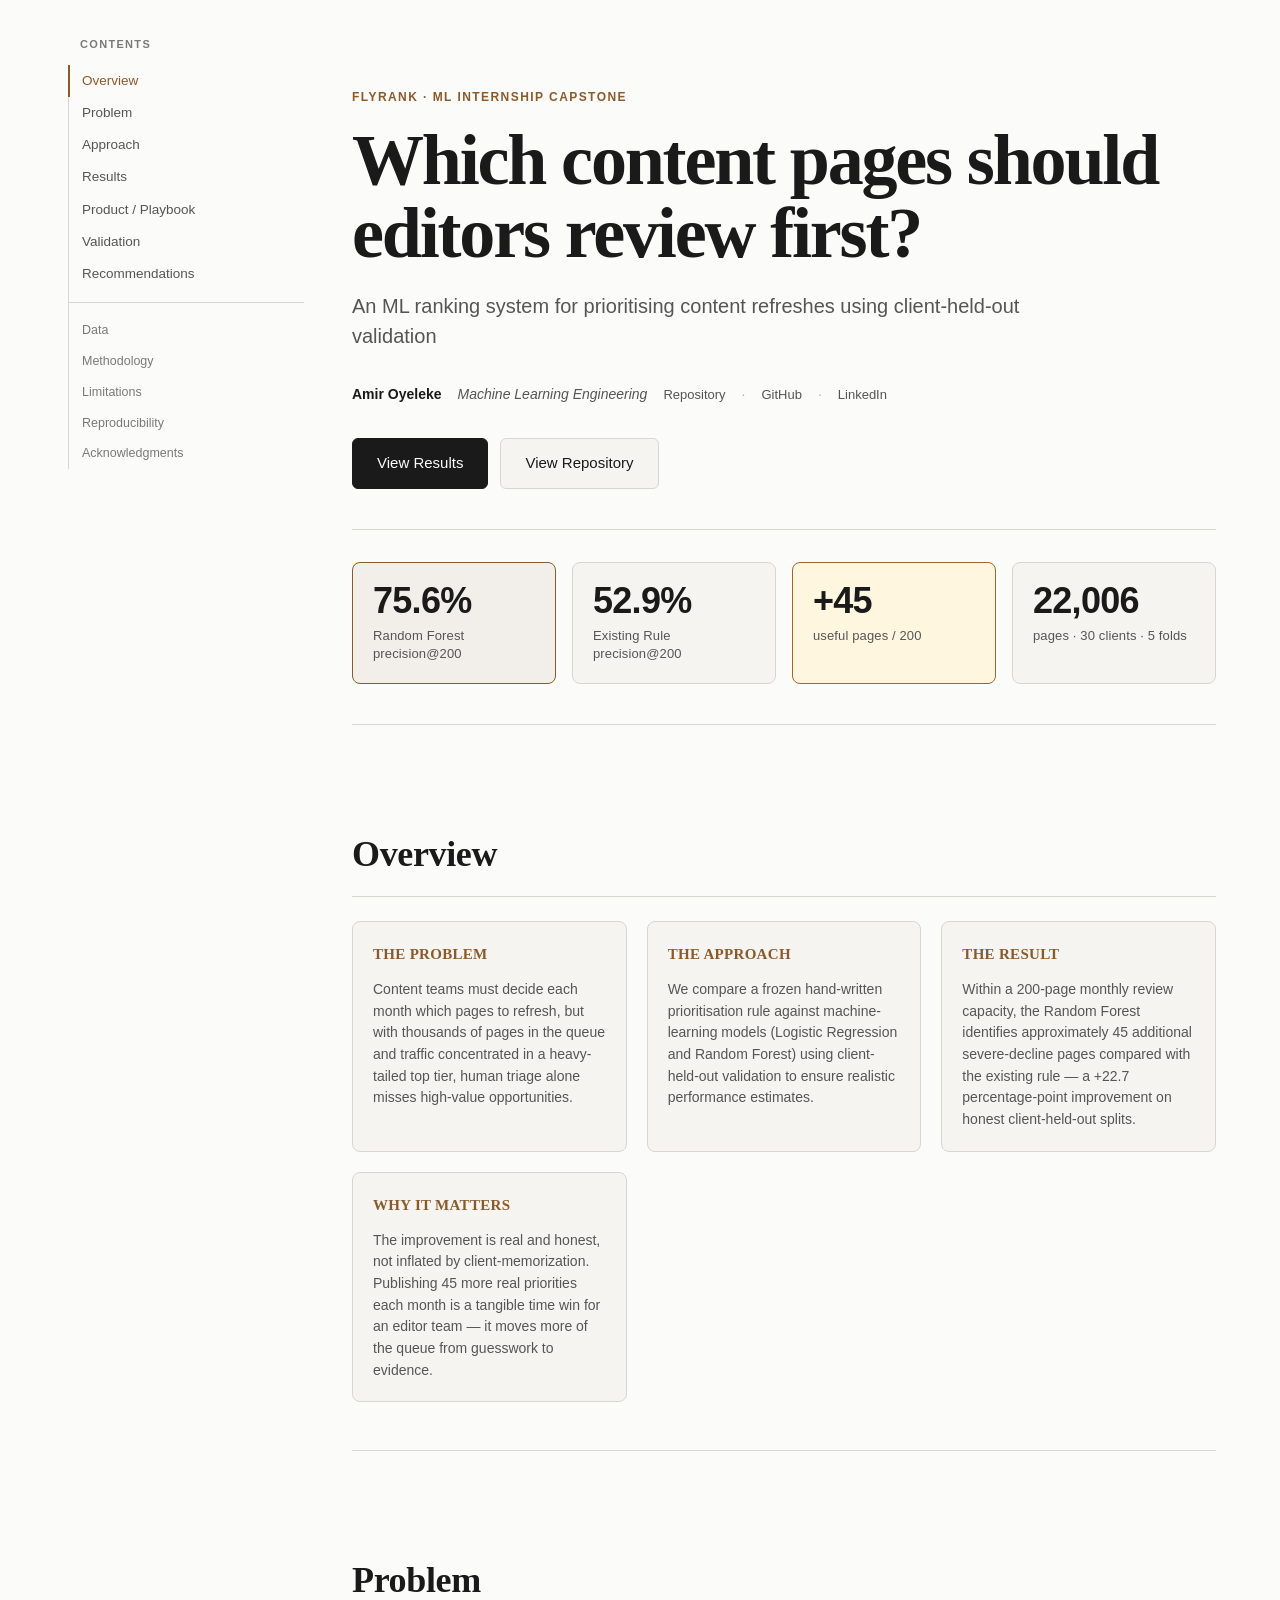
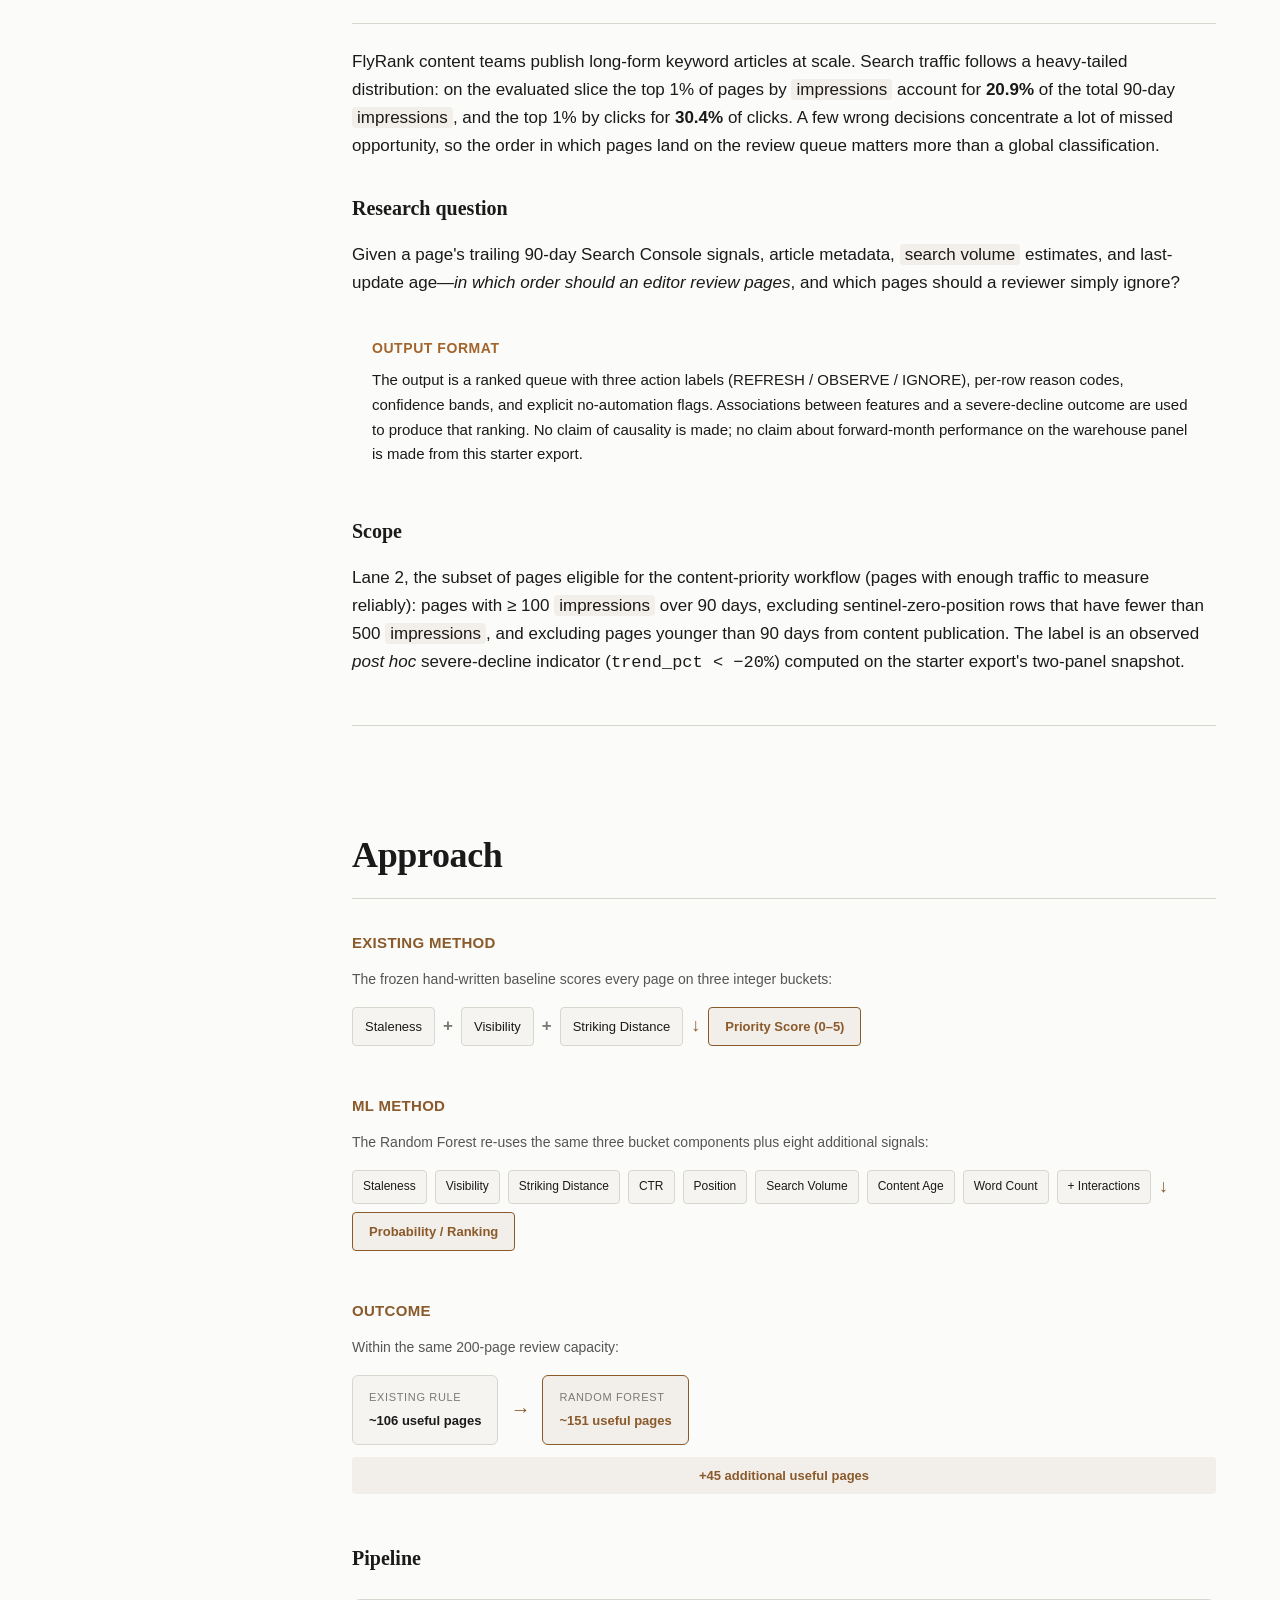
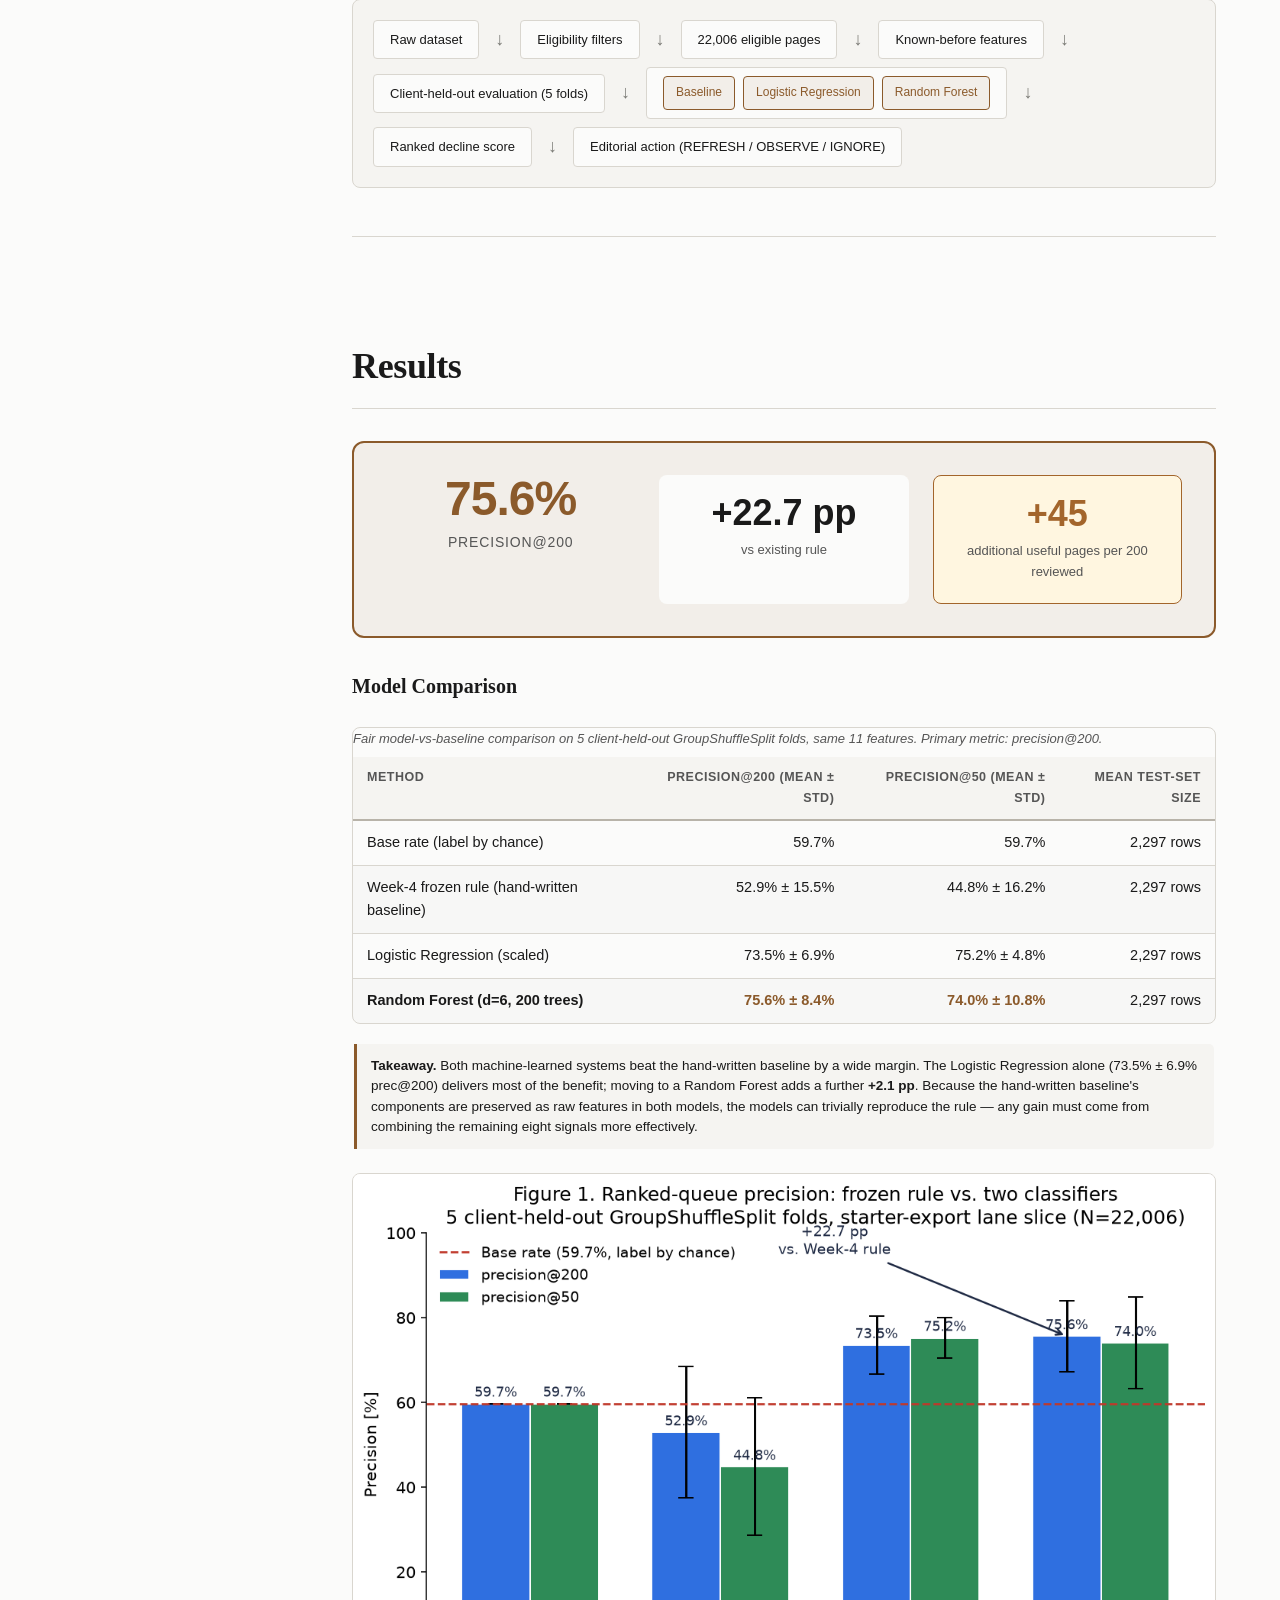
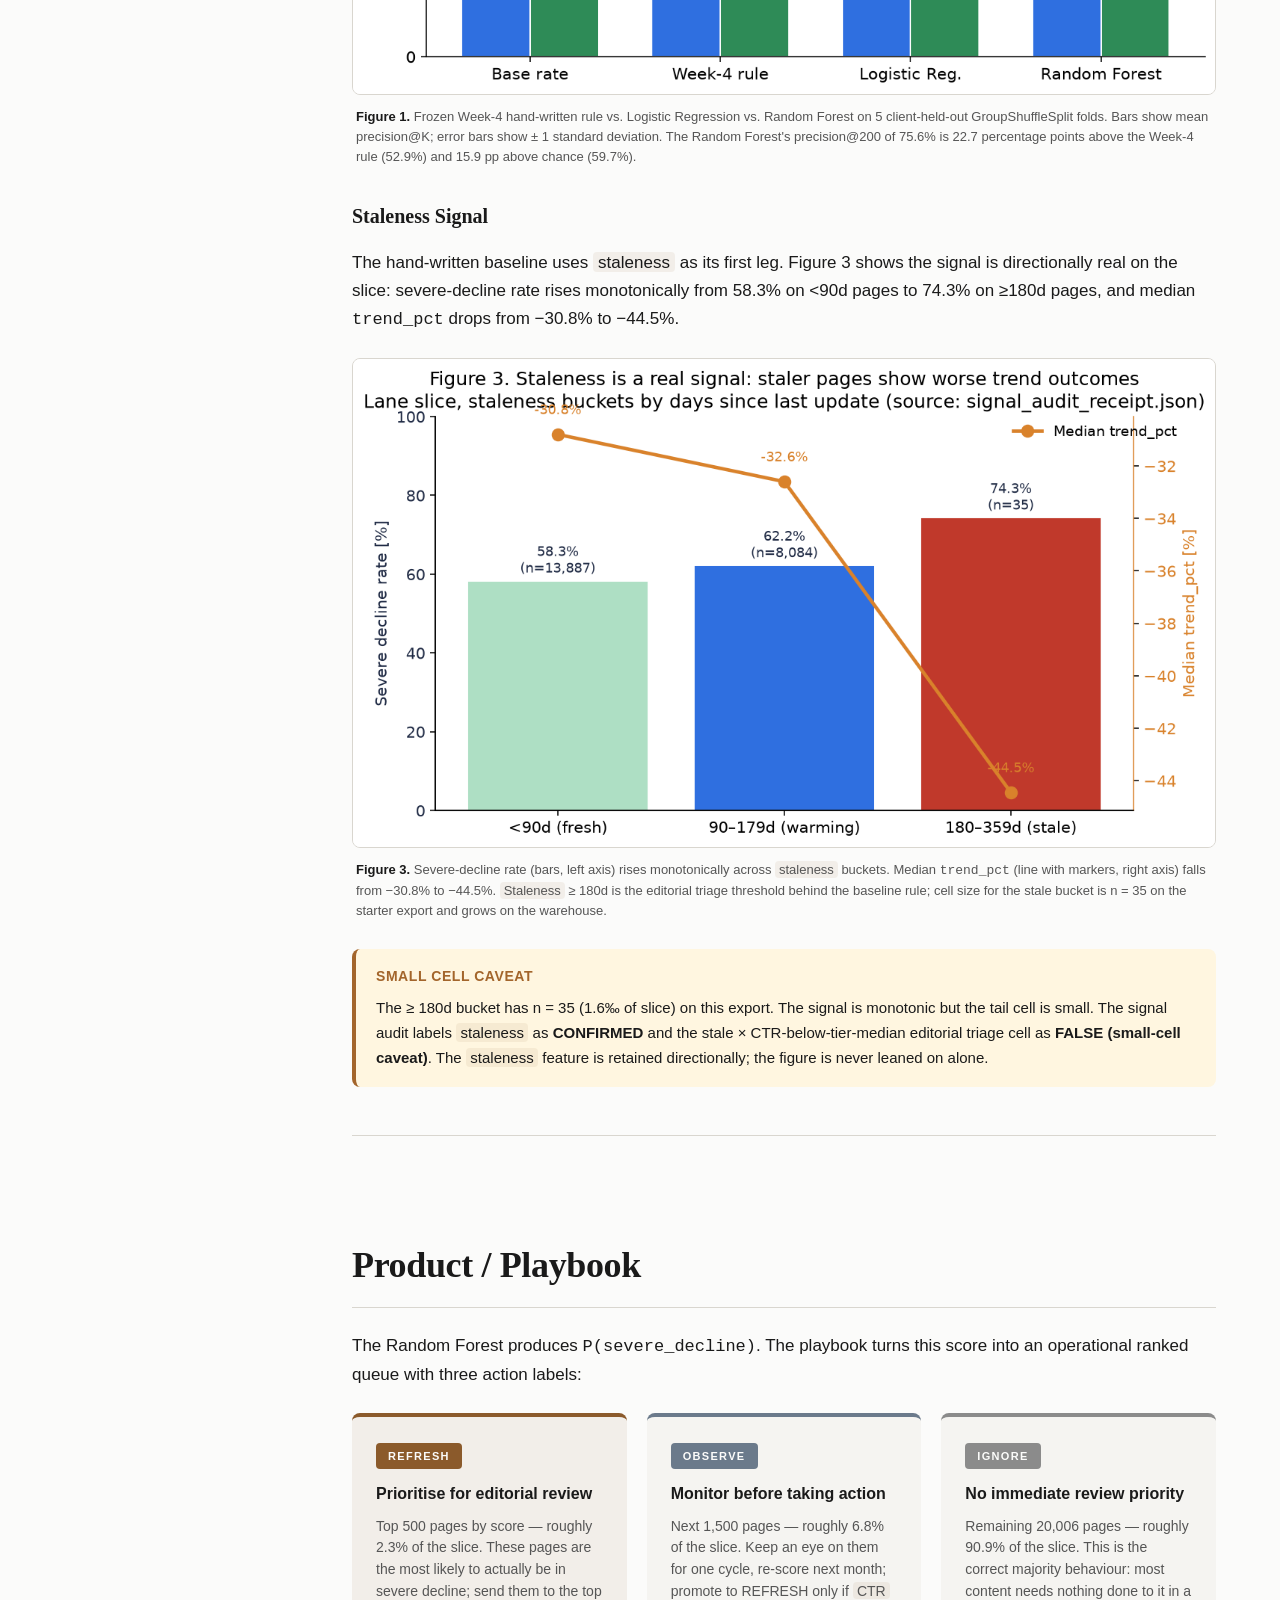
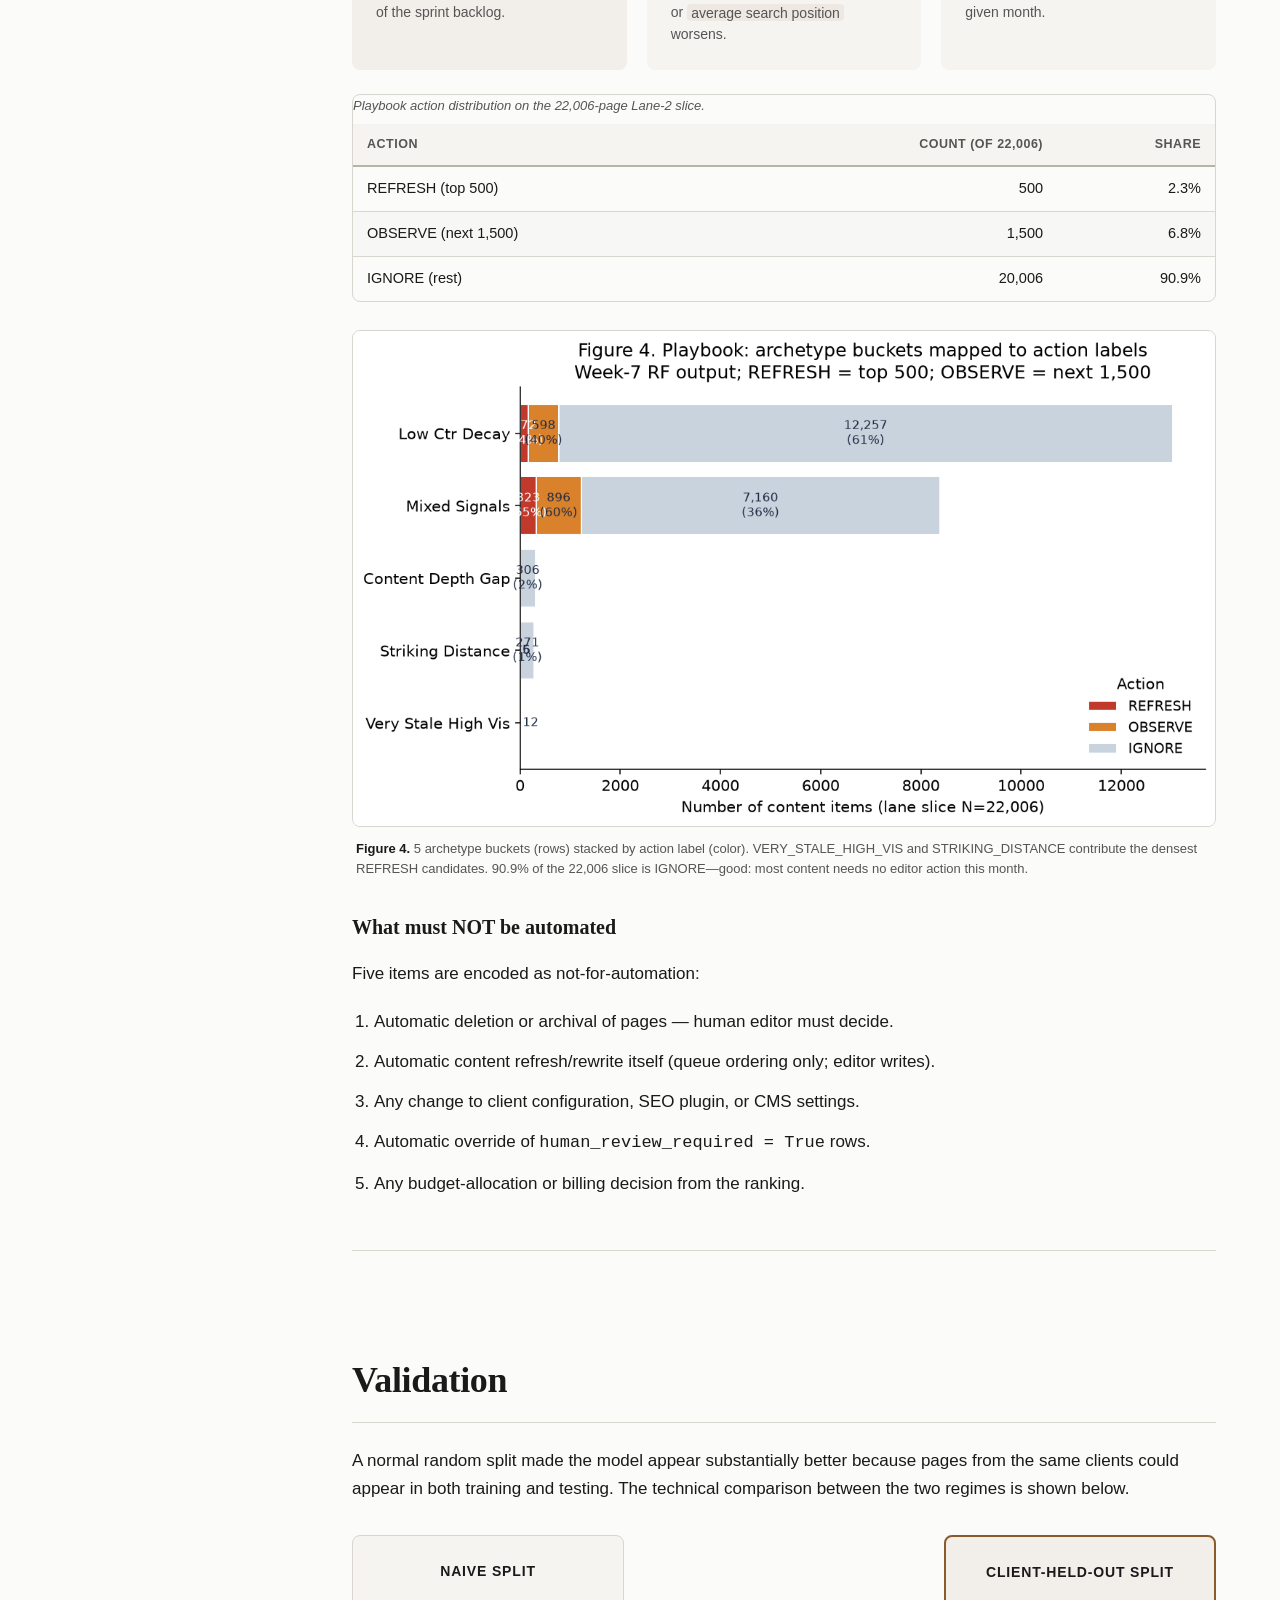
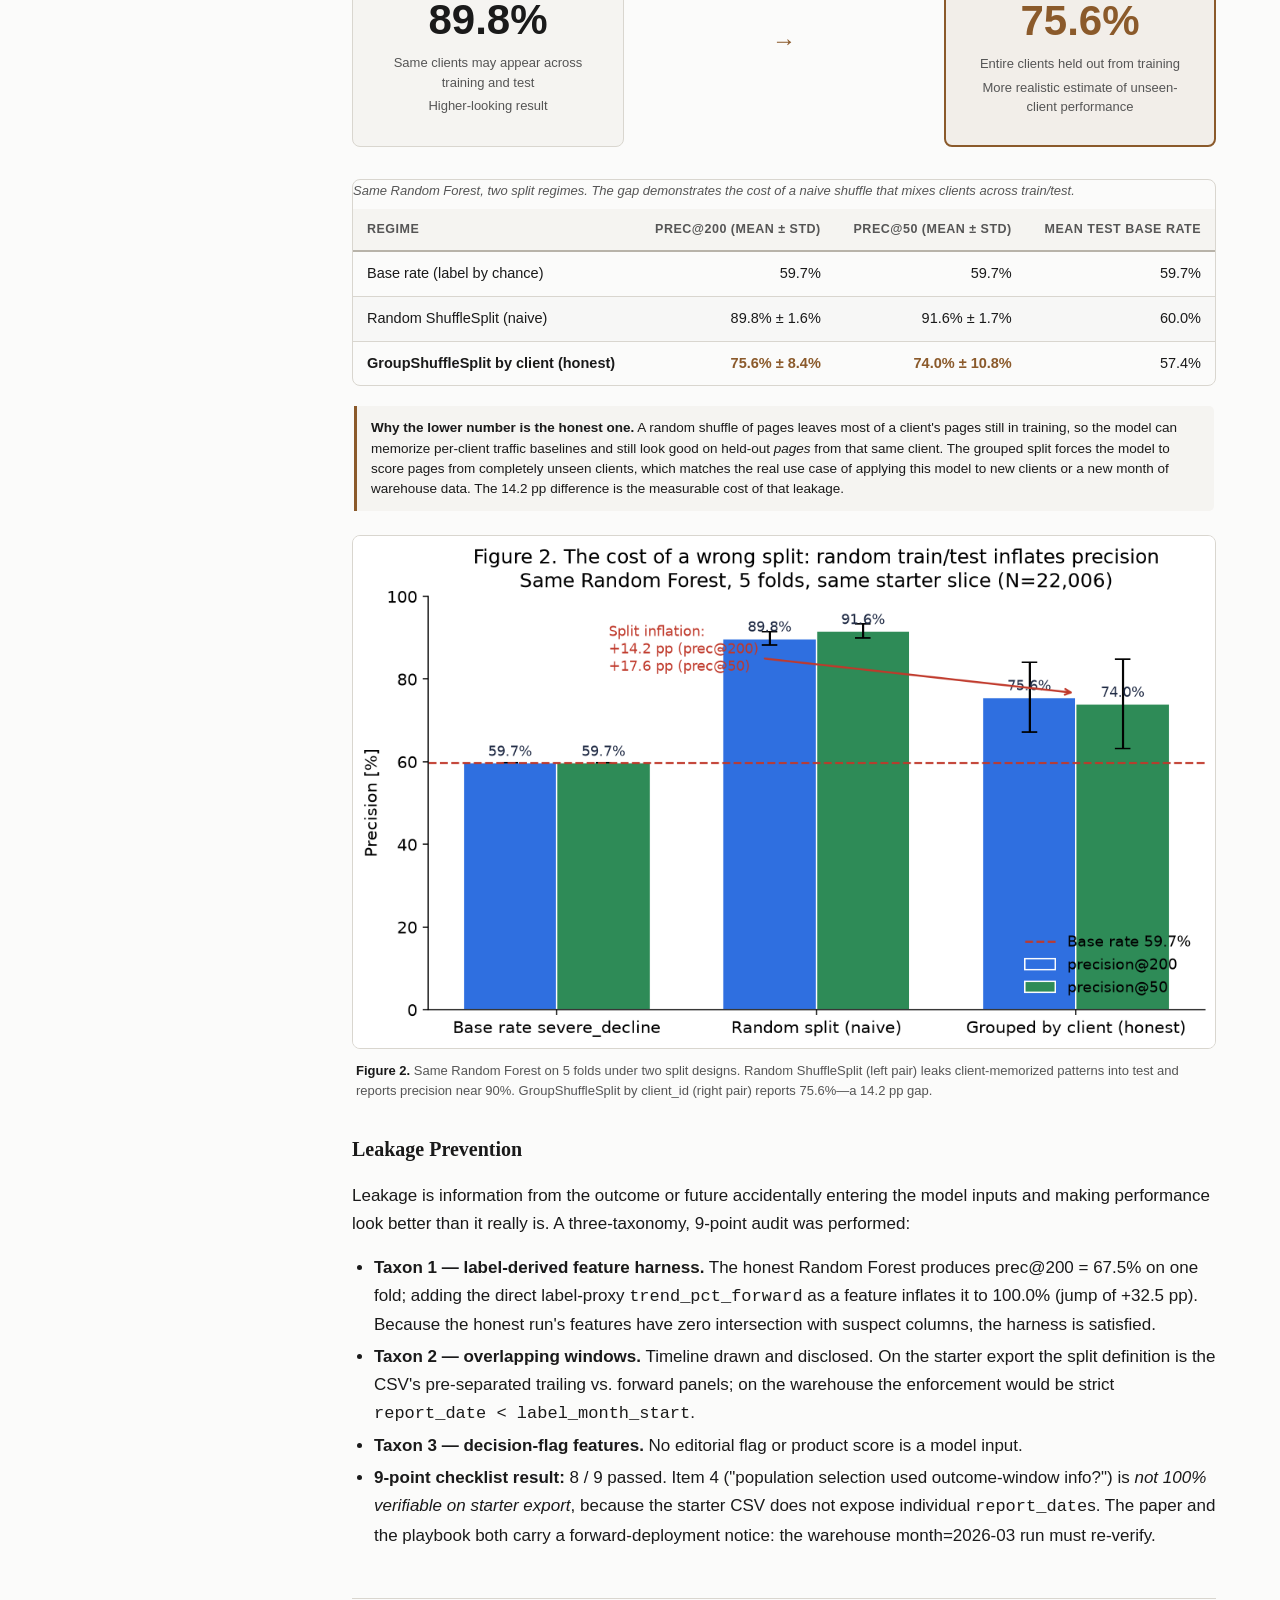
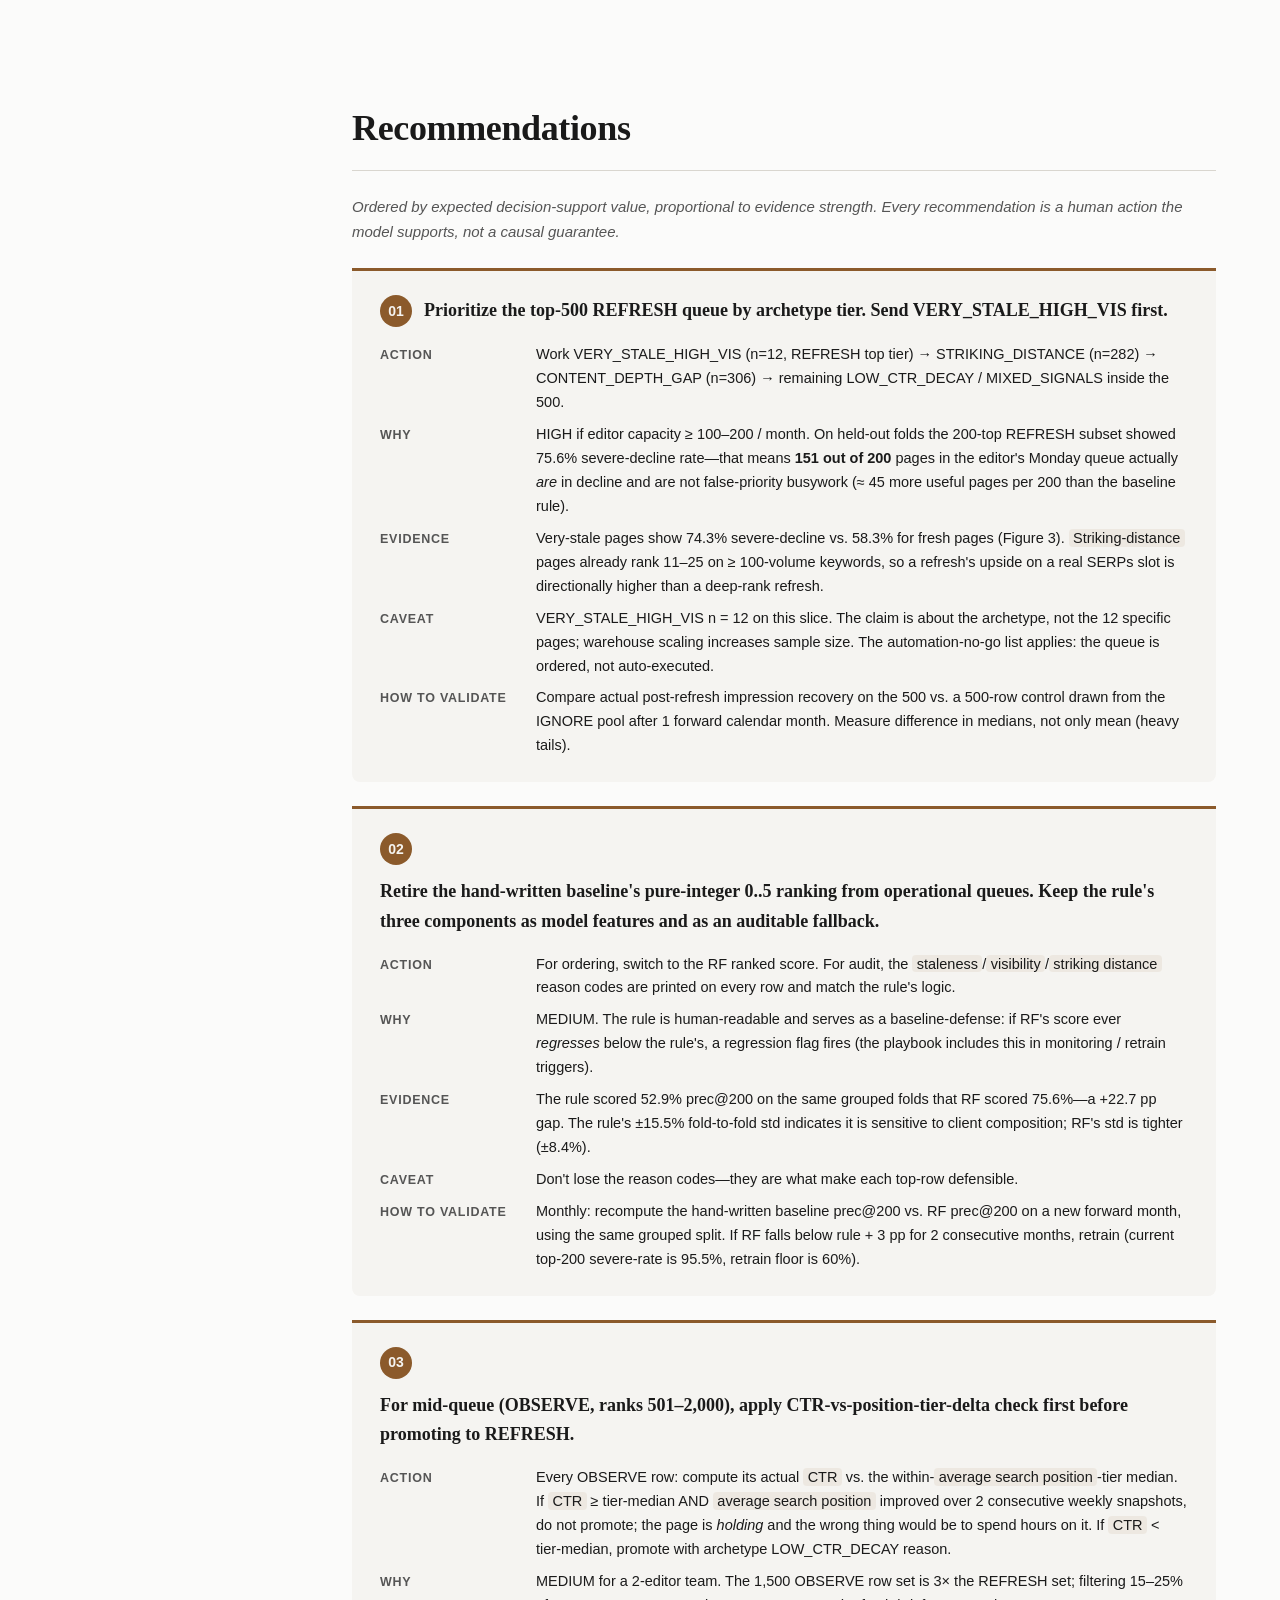
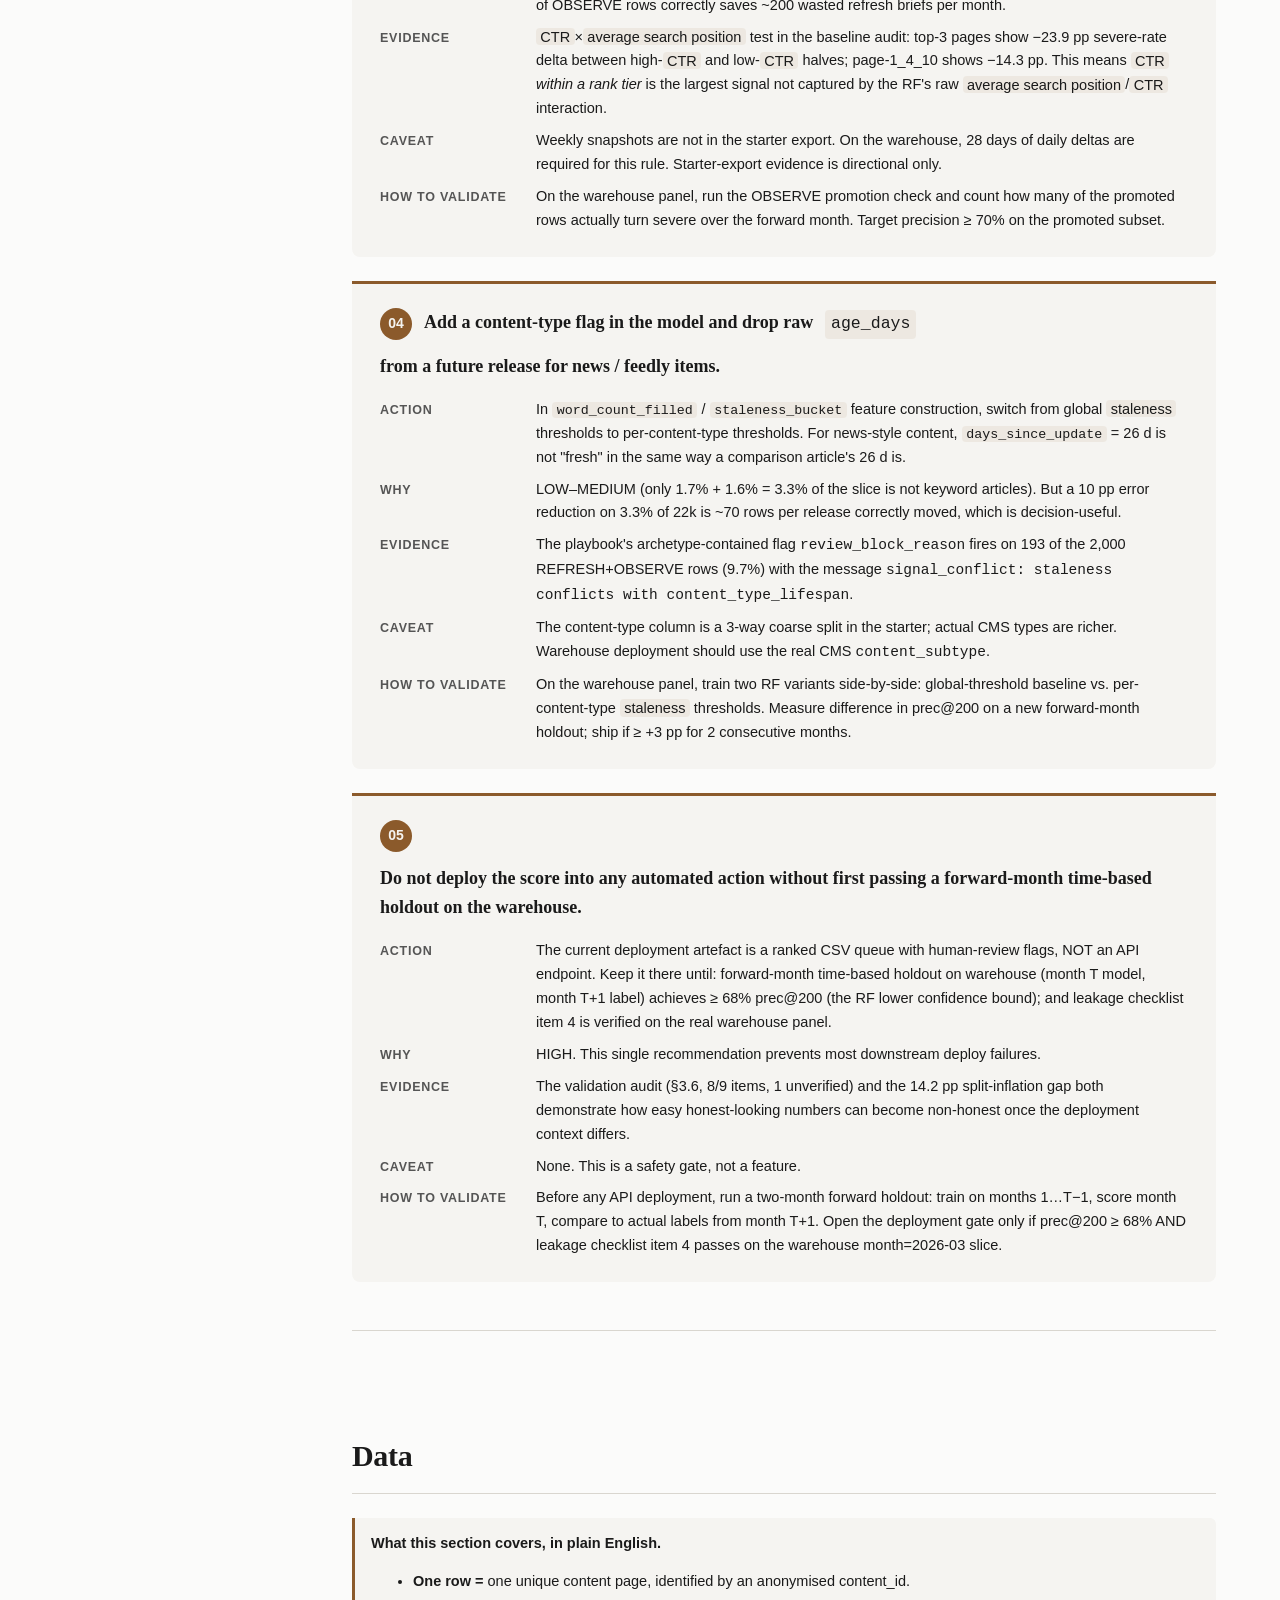
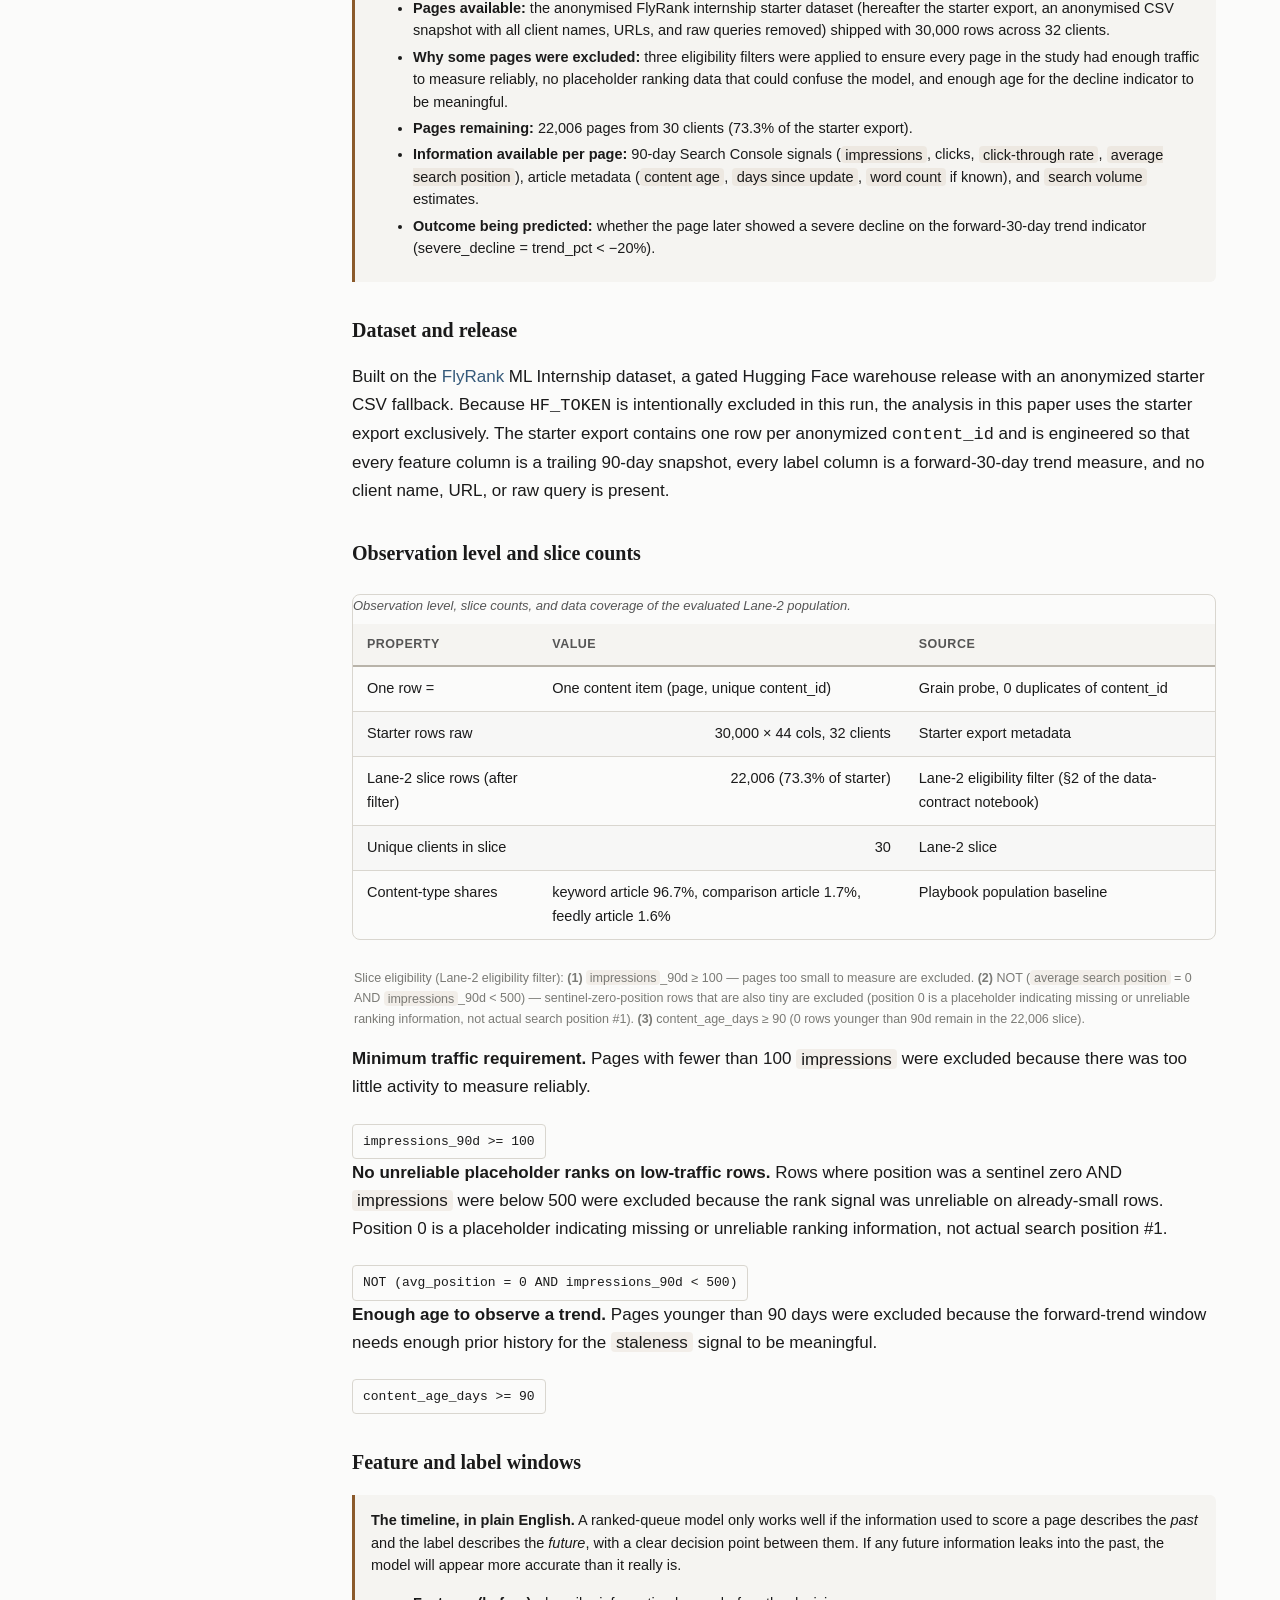
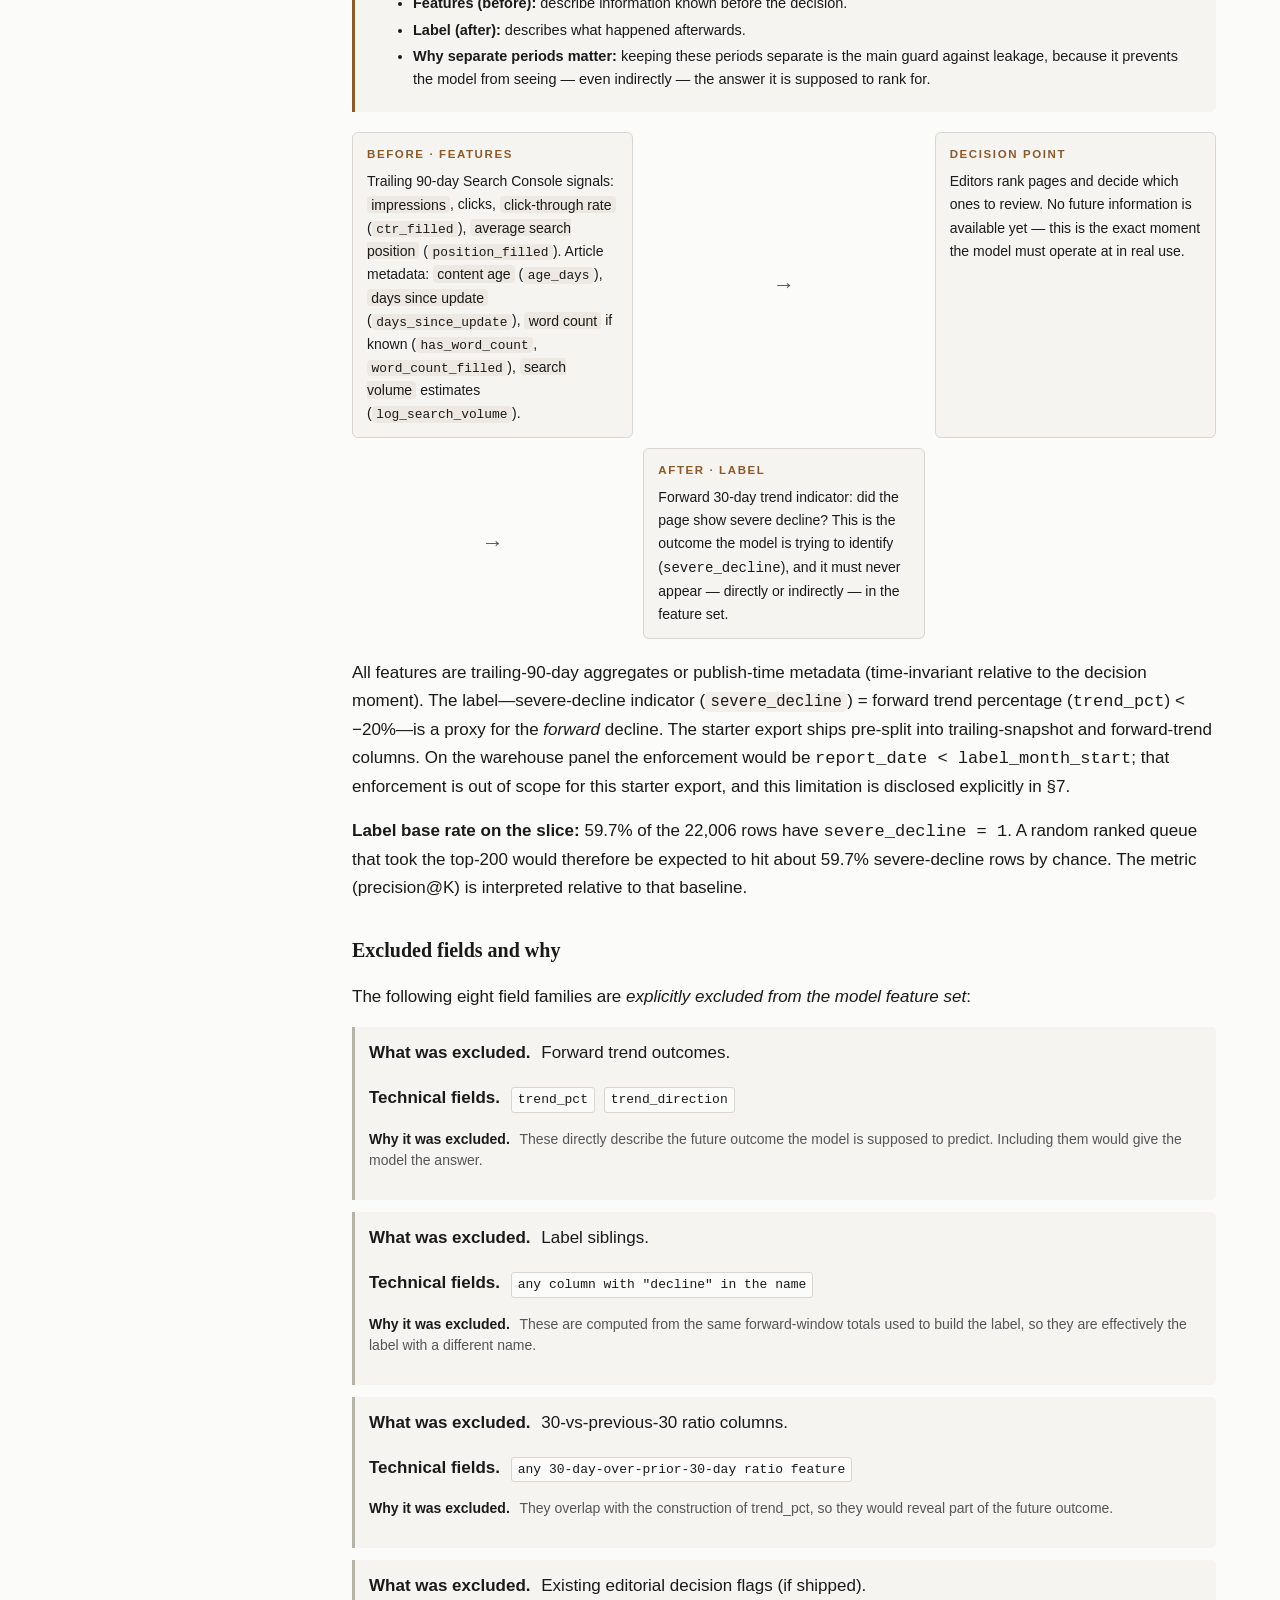
==== public/index.html @ 02f3bd27 "feat; chnages made to UI" ====
<!doctype html>
<html lang="en">
<head>
<meta charset="utf-8" />
<meta name="viewport" content="width=device-width, initial-scale=1, viewport-fit=cover" />
<meta name="color-scheme" content="light dark" />

<title>Which Content Pages Should Editors Review First? — FlyRank ML Internship Research</title>
<meta name="author" content="Amir Oyeleke" />
<meta name="description" content="An applied ML study comparing a frozen hand-written rule against a Random Forest on a 22,006-page editor-review ranked-queue task. Within a 200-page review capacity the model identifies about 151 severe-decline pages compared with about 106 using the existing rule — an improvement of +22.7 percentage points on honest client-held-out splits." />

<meta property="og:title" content="Which Content Pages Should Editors Review First?" />
<meta property="og:description" content="A Random Forest vs. hand-written rule comparison for editor-priority queues. The model finds about 151 useful severe-decline pages per 200 reviewed versus 106 for the baseline, on client-held-out splits measured across 22,006 pages from the FlyRank ML Internship dataset." />
<meta property="og:type" content="article" />
<meta property="article:author" content="Amir Oyeleke" />
<meta property="article:tag" content="machine learning" />
<meta property="article:tag" content="search" />
<meta property="article:tag" content="ranking" />

<link rel="stylesheet" href="./styles.css" />
</head>
<body>
<a class="skiplink" href="#main">Skip to content</a>

<button id="nav-toggle" class="nav-toggle" type="button" aria-controls="sitenav" aria-expanded="false">
  Contents
</button>

<div class="page">
  <nav id="sitenav" class="sitenav" aria-label="Section navigation">
    <h2>Contents</h2>
    <ul>
      <li><a href="#overview" class="nav-top">Overview</a></li>
      <li><a href="#problem" class="nav-top">Problem</a></li>
      <li><a href="#approach" class="nav-top">Approach</a></li>
      <li><a href="#results" class="nav-top">Results</a></li>
      <li><a href="#playbook" class="nav-top">Product / Playbook</a></li>
      <li><a href="#validation" class="nav-top">Validation</a></li>
      <li><a href="#recommendations" class="nav-top">Recommendations</a></li>
      <li class="nav-divider" aria-hidden="true"></li>
      <li><a href="#data" class="nav-technical">Data</a></li>
      <li><a href="#methodology" class="nav-technical">Methodology</a></li>
      <li><a href="#limitations" class="nav-technical">Limitations</a></li>
      <li><a href="#reproducibility" class="nav-technical">Reproducibility</a></li>
      <li><a href="#acknowledgments" class="nav-technical">Acknowledgments</a></li>
    </ul>
  </nav>

  <main id="main">
    <!-- ================= HERO ================= -->
    <header class="hero" role="banner">
      <div class="hero-content">
        <p class="hero-kicker">FLYRANK · ML INTERNSHIP CAPSTONE</p>
        <h1 class="hero-title">Which content pages should editors review first?</h1>
        <p class="hero-subtitle">An ML ranking system for prioritising content refreshes using client-held-out validation</p>
        
        <div class="hero-author">
          <span class="author-name">Amir Oyeleke</span>
          <span class="author-role">Machine Learning Engineering</span>
          <a href="https://github.com/Lakes41/flyrank-ml" target="_blank" rel="noopener noreferrer" class="author-link">Repository</a>
          <span class="author-sep" aria-hidden="true">·</span>
          <a href="https://github.com/lakes41/" target="_blank" rel="noopener noreferrer" class="author-link">GitHub</a>
          <span class="author-sep" aria-hidden="true">·</span>
          <a href="https://www.linkedin.com/in/amir-oyeleke-5b3168296" target="_blank" rel="noopener noreferrer" class="author-link">LinkedIn</a>
        </div>

        <div class="hero-cta">
          <a href="#results" class="btn btn-primary">View Results</a>
          <a href="https://github.com/Lakes41/flyrank-ml" target="_blank" rel="noopener noreferrer" class="btn btn-secondary">View Repository</a>
        </div>
      </div>

      <div class="hero-metrics">
        <div class="metric metric-primary">
          <div class="metric-value">75.6%</div>
          <div class="metric-label">Random Forest<br>precision@200</div>
        </div>
        <div class="metric metric-secondary">
          <div class="metric-value">52.9%</div>
          <div class="metric-label">Existing Rule<br>precision@200</div>
        </div>
        <div class="metric metric-impact">
          <div class="metric-value">+45</div>
          <div class="metric-label">useful pages / 200</div>
        </div>
        <div class="metric metric-context">
          <div class="metric-value">22,006</div>
          <div class="metric-label">pages · 30 clients · 5 folds</div>
        </div>
      </div>
    </header>

    <!-- ================= OVERVIEW ================= -->
    <section id="overview" aria-labelledby="overview-h">
      <h2 class="section-title" id="overview-h">Overview</h2>
      
      <div class="overview-grid">
        <div class="overview-item">
          <h3>The Problem</h3>
          <p>Content teams must decide each month which pages to refresh, but with thousands of pages in the queue and traffic concentrated in a heavy-tailed top tier, human triage alone misses high-value opportunities.</p>
        </div>
        <div class="overview-item">
          <h3>The Approach</h3>
          <p>We compare a frozen hand-written prioritisation rule against machine-learning models (Logistic Regression and Random Forest) using client-held-out validation to ensure realistic performance estimates.</p>
        </div>
        <div class="overview-item">
          <h3>The Result</h3>
          <p>Within a 200-page monthly review capacity, the Random Forest identifies approximately 45 additional severe-decline pages compared with the existing rule — a +22.7 percentage-point improvement on honest client-held-out splits.</p>
        </div>
        <div class="overview-item">
          <h3>Why It Matters</h3>
          <p>The improvement is real and honest, not inflated by client-memorization. Publishing 45 more real priorities each month is a tangible time win for an editor team — it moves more of the queue from guesswork to evidence.</p>
        </div>
      </div>
    </section>

    <hr class="divider" />

    <!-- ================= PROBLEM ================= -->
    <section id="problem" aria-labelledby="problem-h">
      <h2 class="section-title" id="problem-h">Problem</h2>

      <p>FlyRank content teams publish long-form keyword articles at scale. Search traffic follows a heavy-tailed distribution: on the evaluated slice the top 1% of pages by <span class="feature">impressions</span> account for <strong>20.9%</strong> of the total 90-day <span class="feature">impressions</span>, and the top 1% by clicks for <strong>30.4%</strong> of clicks. A few wrong decisions concentrate a lot of missed opportunity, so the order in which pages land on the review queue matters more than a global classification.</p>

      <h3>Research question</h3>
      <p>Given a page's trailing 90-day Search Console signals, article metadata, <span class="feature">search volume</span> estimates, and last-update age—<em>in which order should an editor review pages</em>, and which pages should a reviewer simply ignore?</p>

      <div class="callout">
        <h4>Output format</h4>
        <p>The output is a ranked queue with three action labels (REFRESH / OBSERVE / IGNORE), per-row reason codes, confidence bands, and explicit no-automation flags. Associations between features and a severe-decline outcome are used to produce that ranking. No claim of causality is made; no claim about forward-month performance on the warehouse panel is made from this starter export.</p>
      </div>

      <h3>Scope</h3>
      <p>Lane 2, the subset of pages eligible for the content-priority workflow (pages with enough traffic to measure reliably): pages with ≥ 100 <span class="feature">impressions</span> over 90 days, excluding sentinel-zero-position rows that have fewer than 500 <span class="feature">impressions</span>, and excluding pages younger than 90 days from content publication. The label is an observed <em>post hoc</em> severe-decline indicator (<code>trend_pct &lt; −20%</code>) computed on the starter export's two-panel snapshot.</p>
    </section>

    <hr class="divider" />

    <!-- ================= APPROACH ================= -->
    <section id="approach" aria-labelledby="approach-h">
      <h2 class="section-title" id="approach-h">Approach</h2>

      <div class="approach-visual">
        <div class="approach-step">
          <h4>Existing Method</h4>
          <p>The frozen hand-written baseline scores every page on three integer buckets:</p>
          <div class="approach-diagram">
            <div class="diagram-box">Staleness</div>
            <span class="diagram-plus">+</span>
            <div class="diagram-box">Visibility</div>
            <span class="diagram-plus">+</span>
            <div class="diagram-box">Striking Distance</div>
            <span class="diagram-arrow">↓</span>
            <div class="diagram-result">Priority Score (0–5)</div>
          </div>
        </div>

        <div class="approach-step">
          <h4>ML Method</h4>
          <p>The Random Forest re-uses the same three bucket components plus eight additional signals:</p>
          <div class="approach-diagram">
            <div class="diagram-box-small">Staleness</div>
            <div class="diagram-box-small">Visibility</div>
            <div class="diagram-box-small">Striking Distance</div>
            <div class="diagram-box-small">CTR</div>
            <div class="diagram-box-small">Position</div>
            <div class="diagram-box-small">Search Volume</div>
            <div class="diagram-box-small">Content Age</div>
            <div class="diagram-box-small">Word Count</div>
            <div class="diagram-box-small">+ Interactions</div>
            <span class="diagram-arrow">↓</span>
            <div class="diagram-result">Probability / Ranking</div>
          </div>
        </div>

        <div class="approach-step">
          <h4>Outcome</h4>
          <p>Within the same 200-page review capacity:</p>
          <div class="approach-comparison">
            <div class="comparison-item">
              <span class="comparison-label">Existing Rule</span>
              <span class="comparison-value">~106 useful pages</span>
            </div>
            <div class="comparison-arrow">→</div>
            <div class="comparison-item comparison-better">
              <span class="comparison-label">Random Forest</span>
              <span class="comparison-value">~151 useful pages</span>
            </div>
            <div class="comparison-diff">+45 additional useful pages</div>
          </div>
        </div>
      </div>

      <h3>Pipeline</h3>
      <div class="pipeline">
        <div class="pipeline-step">Raw dataset</div>
        <div class="pipeline-arrow">↓</div>
        <div class="pipeline-step">Eligibility filters</div>
        <div class="pipeline-arrow">↓</div>
        <div class="pipeline-step">22,006 eligible pages</div>
        <div class="pipeline-arrow">↓</div>
        <div class="pipeline-step">Known-before features</div>
        <div class="pipeline-arrow">↓</div>
        <div class="pipeline-step">Client-held-out evaluation (5 folds)</div>
        <div class="pipeline-arrow">↓</div>
        <div class="pipeline-step pipeline-branch">
          <div>Baseline</div>
          <div>Logistic Regression</div>
          <div>Random Forest</div>
        </div>
        <div class="pipeline-arrow">↓</div>
        <div class="pipeline-step">Ranked decline score</div>
        <div class="pipeline-arrow">↓</div>
        <div class="pipeline-step">Editorial action (REFRESH / OBSERVE / IGNORE)</div>
      </div>
    </section>

    <hr class="divider" />

    <!-- ================= RESULTS ================= -->
    <section id="results" aria-labelledby="results-h">
      <h2 class="section-title" id="results-h">Results</h2>

      <div class="results-hero">
        <div class="results-metric">
          <div class="results-value">75.6%</div>
          <div class="results-label">Precision@200</div>
        </div>
        <div class="results-diff">
          <div class="results-diff-value">+22.7 pp</div>
          <div class="results-diff-label">vs existing rule</div>
        </div>
        <div class="results-impact">
          <div class="results-impact-value">+45</div>
          <div class="results-impact-label">additional useful pages per 200 reviewed</div>
        </div>
      </div>

      <h3>Model Comparison</h3>
      <div class="table-wrap">
        <table>
          <caption>Fair model-vs-baseline comparison on 5 client-held-out GroupShuffleSplit folds, same 11 features. Primary metric: precision@200.</caption>
          <thead>
            <tr>
              <th>Method</th>
              <th class="num">precision@200 (mean ± std)</th>
              <th class="num">precision@50 (mean ± std)</th>
              <th class="num">Mean test-set size</th>
            </tr>
          </thead>
          <tbody>
            <tr>
              <td>Base rate (label by chance)</td>
              <td class="num">59.7%</td>
              <td class="num">59.7%</td>
              <td class="num">2,297 rows</td>
            </tr>
            <tr>
              <td>Week-4 frozen rule (hand-written baseline)</td>
              <td class="num">52.9% ± 15.5%</td>
              <td class="num">44.8% ± 16.2%</td>
              <td class="num">2,297 rows</td>
            </tr>
            <tr>
              <td>Logistic Regression (scaled)</td>
              <td class="num">73.5% ± 6.9%</td>
              <td class="num">75.2% ± 4.8%</td>
              <td class="num">2,297 rows</td>
            </tr>
            <tr>
              <td><strong>Random Forest (d=6, 200 trees)</strong></td>
              <td class="num best">75.6% ± 8.4%</td>
              <td class="num best">74.0% ± 10.8%</td>
              <td class="num">2,297 rows</td>
            </tr>
          </tbody>
        </table>
      </div>

      <div class="takeaway"><strong>Takeaway.</strong> Both machine-learned systems beat the hand-written baseline by a wide margin. The Logistic Regression alone (73.5% ± 6.9% prec@200) delivers most of the benefit; moving to a Random Forest adds a further <strong>+2.1 pp</strong>. Because the hand-written baseline's components are preserved as raw features in both models, the models can trivially reproduce the rule — any gain must come from combining the remaining eight signals more effectively.</div>

      <figure id="fig1" aria-labelledby="fig1-cap">
        <img src="./figures/paper_fig1_model_vs_baseline.png"
             alt="Grouped bar chart comparing frozen Week-4 hand-written rule, Logistic Regression, and Random Forest on precision@200 and precision@50 across 5 client-held-out GroupShuffleSplit folds. Each bar shows the mean with standard deviation error bars. The Random Forest reaches 75.6% precision@200, 22.7 percentage points above the Week-4 rule at 52.9%. A dashed red base-rate line at 59.7% is annotated for reference."
             width="1200" height="732" loading="lazy" decoding="async" />
        <figcaption id="fig1-cap"><strong>Figure 1.</strong> Frozen Week-4 hand-written rule vs. Logistic Regression vs. Random Forest on 5 client-held-out GroupShuffleSplit folds. Bars show mean precision@K; error bars show ± 1 standard deviation. The Random Forest's precision@200 of 75.6% is 22.7 percentage points above the Week-4 rule (52.9%) and 15.9 pp above chance (59.7%).</figcaption>
      </figure>

      <h3 id="results-staleness">Staleness Signal</h3>
      <p>The hand-written baseline uses <span class="feature">staleness</span> as its first leg. Figure 3 shows the signal is directionally real on the slice: severe-decline rate rises monotonically from 58.3% on &lt;90d pages to 74.3% on ≥180d pages, and median <code>trend_pct</code> drops from −30.8% to −44.5%.</p>

      <figure id="fig3" aria-labelledby="fig3-cap">
        <img src="./figures/paper_fig3_staleness_signal.png"
             alt="Dual-axis figure with bars and a line across three staleness buckets: less than 90 days, 90 to 179 days, and 180 days or more. The bars (left axis) show severe-decline rate rising monotonically from 58.3% to 62.2% to 74.3%, with sample sizes inside each bar. The line (right axis) shows median trend percentage falling from approximately minus 30.8% to minus 32.6% to minus 44.5%."
             width="1200" height="840" loading="lazy" decoding="async" />
        <figcaption id="fig3-cap"><strong>Figure 3.</strong> Severe-decline rate (bars, left axis) rises monotonically across <span class="feature">staleness</span> buckets. Median <code>trend_pct</code> (line with markers, right axis) falls from −30.8% to −44.5%. <span class="feature">Staleness</span> ≥ 180d is the editorial triage threshold behind the baseline rule; cell size for the stale bucket is n = 35 on the starter export and grows on the warehouse.</figcaption>
      </figure>

      <div class="callout warn">
        <h4>Small cell caveat</h4>
        <p>The ≥ 180d bucket has n = 35 (1.6‰ of slice) on this export. The signal is monotonic but the tail cell is small. The signal audit labels <span class="feature">staleness</span> as <strong>CONFIRMED</strong> and the stale × CTR-below-tier-median editorial triage cell as <strong>FALSE (small-cell caveat)</strong>. The <span class="feature">staleness</span> feature is retained directionally; the figure is never leaned on alone.</p>
      </div>
    </section>

    <hr class="divider" />

    <!-- ================= PRODUCT / PLAYBOOK ================= -->
    <section id="playbook" aria-labelledby="play-h">
      <h2 class="section-title" id="play-h">Product / Playbook</h2>

      <p>The Random Forest produces <code>P(severe_decline)</code>. The playbook turns this score into an operational ranked queue with three action labels:</p>

      <div class="action-grid">
        <div class="action-card action-refresh">
          <div class="action-icon">REFRESH</div>
          <h4>Prioritise for editorial review</h4>
          <p>Top 500 pages by score — roughly 2.3% of the slice. These pages are the most likely to actually be in severe decline; send them to the top of the sprint backlog.</p>
        </div>
        <div class="action-card action-observe">
          <div class="action-icon">OBSERVE</div>
          <h4>Monitor before taking action</h4>
          <p>Next 1,500 pages — roughly 6.8% of the slice. Keep an eye on them for one cycle, re-score next month; promote to REFRESH only if <span class="feature">CTR</span> or <span class="feature">average search position</span> worsens.</p>
        </div>
        <div class="action-card action-ignore">
          <div class="action-icon">IGNORE</div>
          <h4>No immediate review priority</h4>
          <p>Remaining 20,006 pages — roughly 90.9% of the slice. This is the correct majority behaviour: most content needs nothing done to it in a given month.</p>
        </div>
      </div>

      <div class="table-wrap">
        <table>
          <caption>Playbook action distribution on the 22,006-page Lane-2 slice.</caption>
          <thead>
            <tr><th>Action</th><th class="num">Count (of 22,006)</th><th class="num">Share</th></tr>
          </thead>
          <tbody>
            <tr><td>REFRESH (top 500)</td><td class="num">500</td><td class="num">2.3%</td></tr>
            <tr><td>OBSERVE (next 1,500)</td><td class="num">1,500</td><td class="num">6.8%</td></tr>
            <tr><td>IGNORE (rest)</td><td class="num">20,006</td><td class="num">90.9%</td></tr>
          </tbody>
        </table>
      </div>

      <figure id="fig4" aria-labelledby="fig4-cap">
        <img src="./figures/paper_fig4_playbook_archetypes.png"
             alt="Horizontal stacked bar chart showing how five page archetypes are distributed across the three playbook action labels: REFRESH, OBSERVE, and IGNORE. The archetypes, from top to bottom, are VERY_STALE_HIGH_VIS, STRIKING_DISTANCE, CONTENT_DEPTH_GAP, MIXED_SIGNALS, and LOW_CTR_DECAY. The first two archetypes contribute the densest REFRESH candidates, while the last two are overwhelmingly IGNORE."
             width="1200" height="732" loading="lazy" decoding="async" />
        <figcaption id="fig4-cap"><strong>Figure 4.</strong> 5 archetype buckets (rows) stacked by action label (color). VERY_STALE_HIGH_VIS and STRIKING_DISTANCE contribute the densest REFRESH candidates. 90.9% of the 22,006 slice is IGNORE—good: most content needs no editor action this month.</figcaption>
      </figure>

      <h3>What must NOT be automated</h3>
      <p>Five items are encoded as not-for-automation:</p>
      <ol class="nogo-list">
        <li>Automatic deletion or archival of pages — human editor must decide.</li>
        <li>Automatic content refresh/rewrite itself (queue ordering only; editor writes).</li>
        <li>Any change to client configuration, SEO plugin, or CMS settings.</li>
        <li>Automatic override of <code>human_review_required = True</code> rows.</li>
        <li>Any budget-allocation or billing decision from the ranking.</li>
      </ol>
    </section>

    <hr class="divider" />

    <!-- ================= VALIDATION ================= -->
    <section id="validation" aria-labelledby="val-h">
      <h2 class="section-title" id="val-h">Validation</h2>

      <p>A normal random split made the model appear substantially better because pages from the same clients could appear in both training and testing. The technical comparison between the two regimes is shown below.</p>

      <div class="validation-comparison">
        <div class="validation-col validation-naive">
          <h4>Naive Split</h4>
          <div class="validation-metric">89.8%</div>
          <p>Same clients may appear across training and test</p>
          <p class="validation-note">Higher-looking result</p>
        </div>
        <div class="validation-arrow">→</div>
        <div class="validation-col validation-honest">
          <h4>Client-Held-Out Split</h4>
          <div class="validation-metric">75.6%</div>
          <p>Entire clients held out from training</p>
          <p class="validation-note">More realistic estimate of unseen-client performance</p>
        </div>
      </div>

      <div class="table-wrap">
        <table>
          <caption>Same Random Forest, two split regimes. The gap demonstrates the cost of a naive shuffle that mixes clients across train/test.</caption>
          <thead>
            <tr>
              <th>Regime</th>
              <th class="num">prec@200 (mean ± std)</th>
              <th class="num">prec@50 (mean ± std)</th>
              <th class="num">Mean test base rate</th>
            </tr>
          </thead>
          <tbody>
            <tr><td>Base rate (label by chance)</td><td class="num">59.7%</td><td class="num">59.7%</td><td class="num">59.7%</td></tr>
            <tr><td>Random ShuffleSplit (naive)</td><td class="num">89.8% ± 1.6%</td><td class="num">91.6% ± 1.7%</td><td class="num">60.0%</td></tr>
            <tr><td><strong>GroupShuffleSplit by client (honest)</strong></td><td class="num best">75.6% ± 8.4%</td><td class="num best">74.0% ± 10.8%</td><td class="num">57.4%</td></tr>
          </tbody>
        </table>
      </div>

      <div class="takeaway"><strong>Why the lower number is the honest one.</strong> A random shuffle of pages leaves most of a client's pages still in training, so the model can memorize per-client traffic baselines and still look good on held-out <em>pages</em> from that same client. The grouped split forces the model to score pages from completely unseen clients, which matches the real use case of applying this model to new clients or a new month of warehouse data. The 14.2 pp difference is the measurable cost of that leakage.</div>

      <figure id="fig2" aria-labelledby="fig2-cap">
        <img src="./figures/paper_fig2_split_inflation.png"
             alt="Bar chart showing the same Random Forest under two split regimes. A naive Random ShuffleSplit reports 89.8% precision@200 and 91.6% precision@50. The honest GroupShuffleSplit by client_id reports 75.6% and 74.0% respectively. An annotated arrow shows a split inflation of +14.2 percentage points on precision@200 and +17.6 on precision@50."
             width="1200" height="732" loading="lazy" decoding="async" />
        <figcaption id="fig2-cap"><strong>Figure 2.</strong> Same Random Forest on 5 folds under two split designs. Random ShuffleSplit (left pair) leaks client-memorized patterns into test and reports precision near 90%. GroupShuffleSplit by client_id (right pair) reports 75.6%—a 14.2 pp gap.</figcaption>
      </figure>

      <h3>Leakage Prevention</h3>
      <p>Leakage is information from the outcome or future accidentally entering the model inputs and making performance look better than it really is. A three-taxonomy, 9-point audit was performed:</p>
      
      <ul>
        <li><strong>Taxon 1 — label-derived feature harness.</strong> The honest Random Forest produces prec@200 = 67.5% on one fold; adding the direct label-proxy <code>trend_pct_forward</code> as a feature inflates it to 100.0% (jump of +32.5 pp). Because the honest run's features have zero intersection with suspect columns, the harness is satisfied.</li>
        <li><strong>Taxon 2 — overlapping windows.</strong> Timeline drawn and disclosed. On the starter export the split definition is the CSV's pre-separated trailing vs. forward panels; on the warehouse the enforcement would be strict <code>report_date &lt; label_month_start</code>.</li>
        <li><strong>Taxon 3 — decision-flag features.</strong> No editorial flag or product score is a model input.</li>
        <li><strong>9-point checklist result:</strong> 8 / 9 passed. Item 4 ("population selection used outcome-window info?") is <em>not 100% verifiable on starter export</em>, because the starter CSV does not expose individual <code>report_date</code>s. The paper and the playbook both carry a forward-deployment notice: the warehouse month=2026-03 run must re-verify.</li>
      </ul>
    </section>

    <hr class="divider" />

    <!-- ================= RECOMMENDATIONS ================= -->
    <section id="recommendations" aria-labelledby="recs-h">
      <h2 class="section-title" id="recs-h">Recommendations</h2>

      <p class="section-lead">Ordered by expected decision-support value, proportional to evidence strength. Every recommendation is a human action the model <em>supports</em>, not a causal guarantee.</p>

      <article class="rec" aria-labelledby="r1-h">
        <h3 id="r1-h"><span class="rank" aria-hidden="true">01</span>Prioritize the top-500 REFRESH queue by archetype tier. Send VERY_STALE_HIGH_VIS first.</h3>
        <dl>
          <dt>Action</dt>
          <dd>Work VERY_STALE_HIGH_VIS (n=12, REFRESH top tier) → STRIKING_DISTANCE (n=282) → CONTENT_DEPTH_GAP (n=306) → remaining LOW_CTR_DECAY / MIXED_SIGNALS inside the 500.</dd>
          <dt>Why</dt>
          <dd>HIGH if editor capacity ≥ 100–200 / month. On held-out folds the 200-top REFRESH subset showed 75.6% severe-decline rate—that means <strong>151 out of 200</strong> pages in the editor's Monday queue actually <em>are</em> in decline and are not false-priority busywork (≈ 45 more useful pages per 200 than the baseline rule).</dd>
          <dt>Evidence</dt>
          <dd>Very-stale pages show 74.3% severe-decline vs. 58.3% for fresh pages (Figure 3). <span class="feature">Striking-distance</span> pages already rank 11–25 on ≥ 100-volume keywords, so a refresh's upside on a real SERPs slot is directionally higher than a deep-rank refresh.</dd>
          <dt>Caveat</dt>
          <dd>VERY_STALE_HIGH_VIS n = 12 on this slice. The claim is about the archetype, not the 12 specific pages; warehouse scaling increases sample size. The automation-no-go list applies: the queue is ordered, not auto-executed.</dd>
          <dt>How to validate</dt>
          <dd>Compare actual post-refresh impression recovery on the 500 vs. a 500-row control drawn from the IGNORE pool after 1 forward calendar month. Measure difference in medians, not only mean (heavy tails).</dd>
        </dl>
      </article>

      <article class="rec" aria-labelledby="r2-h">
        <h3 id="r2-h"><span class="rank" aria-hidden="true">02</span>Retire the hand-written baseline's pure-integer 0..5 ranking from operational queues. Keep the rule's three components as model features and as an auditable fallback.</h3>
        <dl>
          <dt>Action</dt>
          <dd>For ordering, switch to the RF ranked score. For audit, the <span class="feature">staleness</span>/<span class="feature">visibility</span>/<span class="feature">striking distance</span> reason codes are printed on every row and match the rule's logic.</dd>
          <dt>Why</dt>
          <dd>MEDIUM. The rule is human-readable and serves as a baseline-defense: if RF's score ever <em>regresses</em> below the rule's, a regression flag fires (the playbook includes this in monitoring / retrain triggers).</dd>
          <dt>Evidence</dt>
          <dd>The rule scored 52.9% prec@200 on the same grouped folds that RF scored 75.6%—a +22.7 pp gap. The rule's ±15.5% fold-to-fold std indicates it is sensitive to client composition; RF's std is tighter (±8.4%).</dd>
          <dt>Caveat</dt>
          <dd>Don't lose the reason codes—they are what make each top-row defensible.</dd>
          <dt>How to validate</dt>
          <dd>Monthly: recompute the hand-written baseline prec@200 vs. RF prec@200 on a new forward month, using the same grouped split. If RF falls below rule + 3 pp for 2 consecutive months, retrain (current top-200 severe-rate is 95.5%, retrain floor is 60%).</dd>
        </dl>
      </article>

      <article class="rec" aria-labelledby="r3-h">
        <h3 id="r3-h"><span class="rank" aria-hidden="true">03</span>For mid-queue (OBSERVE, ranks 501–2,000), apply CTR-vs-position-tier-delta check first before promoting to REFRESH.</h3>
        <dl>
          <dt>Action</dt>
          <dd>Every OBSERVE row: compute its actual <span class="feature">CTR</span> vs. the within-<span class="feature">average search position</span>-tier median. If <span class="feature">CTR</span> ≥ tier-median AND <span class="feature">average search position</span> improved over 2 consecutive weekly snapshots, do not promote; the page is <em>holding</em> and the wrong thing would be to spend hours on it. If <span class="feature">CTR</span> &lt; tier-median, promote with archetype LOW_CTR_DECAY reason.</dd>
          <dt>Why</dt>
          <dd>MEDIUM for a 2-editor team. The 1,500 OBSERVE row set is 3× the REFRESH set; filtering 15–25% of OBSERVE rows correctly saves ~200 wasted refresh briefs per month.</dd>
          <dt>Evidence</dt>
          <dd><span class="feature">CTR</span>×<span class="feature">average search position</span> test in the baseline audit: top-3 pages show −23.9 pp severe-rate delta between high-<span class="feature">CTR</span> and low-<span class="feature">CTR</span> halves; page-1_4_10 shows −14.3 pp. This means <span class="feature">CTR</span> <em>within a rank tier</em> is the largest signal not captured by the RF's raw <span class="feature">average search position</span>/<span class="feature">CTR</span> interaction.</dd>
          <dt>Caveat</dt>
          <dd>Weekly snapshots are not in the starter export. On the warehouse, 28 days of daily deltas are required for this rule. Starter-export evidence is directional only.</dd>
          <dt>How to validate</dt>
          <dd>On the warehouse panel, run the OBSERVE promotion check and count how many of the promoted rows actually turn severe over the forward month. Target precision ≥ 70% on the promoted subset.</dd>
        </dl>
      </article>

      <article class="rec" aria-labelledby="r4-h">
        <h3 id="r4-h"><span class="rank" aria-hidden="true">04</span>Add a content-type flag in the model and drop raw <code class="feature">age_days</code> from a future release for news / feedly items.</h3>
        <dl>
          <dt>Action</dt>
          <dd>In <code class="feature">word_count_filled</code> / <code class="feature">staleness_bucket</code> feature construction, switch from global <span class="feature">staleness</span> thresholds to per-content-type thresholds. For news-style content, <code class="feature">days_since_update</code> = 26 d is not "fresh" in the same way a comparison article's 26 d is.</dd>
          <dt>Why</dt>
          <dd>LOW–MEDIUM (only 1.7% + 1.6% = 3.3% of the slice is not keyword articles). But a 10 pp error reduction on 3.3% of 22k is ~70 rows per release correctly moved, which is decision-useful.</dd>
          <dt>Evidence</dt>
          <dd>The playbook's archetype-contained flag <code>review_block_reason</code> fires on 193 of the 2,000 REFRESH+OBSERVE rows (9.7%) with the message <code>signal_conflict: staleness conflicts with content_type_lifespan</code>.</dd>
          <dt>Caveat</dt>
          <dd>The content-type column is a 3-way coarse split in the starter; actual CMS types are richer. Warehouse deployment should use the real CMS <code>content_subtype</code>.</dd>
          <dt>How to validate</dt>
          <dd>On the warehouse panel, train two RF variants side-by-side: global-threshold baseline vs. per-content-type <span class="feature">staleness</span> thresholds. Measure difference in prec@200 on a new forward-month holdout; ship if ≥ +3 pp for 2 consecutive months.</dd>
        </dl>
      </article>

      <article class="rec" aria-labelledby="r5-h">
        <h3 id="r5-h"><span class="rank" aria-hidden="true">05</span>Do not deploy the score into any automated action without first passing a forward-month time-based holdout on the warehouse.</h3>
        <dl>
          <dt>Action</dt>
          <dd>The current deployment artefact is a ranked CSV queue with human-review flags, NOT an API endpoint. Keep it there until: forward-month time-based holdout on warehouse (month T model, month T+1 label) achieves ≥ 68% prec@200 (the RF lower confidence bound); and leakage checklist item 4 is verified on the real warehouse panel.</dd>
          <dt>Why</dt>
          <dd>HIGH. This single recommendation prevents most downstream deploy failures.</dd>
          <dt>Evidence</dt>
          <dd>The validation audit (§3.6, 8/9 items, 1 unverified) and the 14.2 pp split-inflation gap both demonstrate how easy honest-looking numbers can become non-honest once the deployment context differs.</dd>
          <dt>Caveat</dt>
          <dd>None. This is a safety gate, not a feature.</dd>
          <dt>How to validate</dt>
          <dd>Before any API deployment, run a two-month forward holdout: train on months 1…T−1, score month T, compare to actual labels from month T+1. Open the deployment gate only if prec@200 ≥ 68% AND leakage checklist item 4 passes on the warehouse month=2026-03 slice.</dd>
        </dl>
      </article>
    </section>

    <hr class="divider" />

    <!-- ================= DATA (TECHNICAL) ================= -->
    <section id="data" aria-labelledby="data-h">
      <h2 class="section-title section-title-technical" id="data-h">Data</h2>

      <div class="preamble">
      <p><strong>What this section covers, in plain English.</strong></p>
      <ul>
      <li><strong>One row =</strong> one unique content page, identified by an anonymised content_id.</li>
      <li><strong>Pages available:</strong> the anonymised FlyRank internship starter dataset (hereafter the starter export, an anonymised CSV snapshot with all client names, URLs, and raw queries removed) shipped with 30,000 rows across 32 clients.</li>
      <li><strong>Why some pages were excluded:</strong> three eligibility filters were applied to ensure every page in the study had enough traffic to measure reliably, no placeholder ranking data that could confuse the model, and enough age for the decline indicator to be meaningful.</li>
      <li><strong>Pages remaining:</strong> 22,006 pages from 30 clients (73.3% of the starter export).</li>
      <li><strong>Information available per page:</strong> 90-day Search Console signals (<span class="feature">impressions</span>, clicks, <span class="feature">click-through rate</span>, <span class="feature">average search position</span>), article metadata (<span class="feature">content age</span>, <span class="feature">days since update</span>, <span class="feature">word count</span> if known), and <span class="feature">search volume</span> estimates.</li>
      <li><strong>Outcome being predicted:</strong> whether the page later showed a severe decline on the forward-30-day trend indicator (severe_decline = trend_pct < −20%).</li>
      </ul>
      </div>

      <h3 id="d-release">Dataset and release</h3>
      <p>Built on the <a href="https://flyrank.ai" target="_blank" rel="noopener noreferrer">FlyRank</a> ML Internship dataset, a gated Hugging Face warehouse release with an anonymized starter CSV fallback. Because <code>HF_TOKEN</code> is intentionally excluded in this run, the analysis in this paper uses the starter export exclusively. The starter export contains one row per anonymized <code>content_id</code> and is engineered so that every feature column is a trailing 90-day snapshot, every label column is a forward-30-day trend measure, and no client name, URL, or raw query is present.</p>

      <h3 id="d-grain">Observation level and slice counts</h3>

      <div class="table-wrap">
        <table>
          <caption>Observation level, slice counts, and data coverage of the evaluated Lane-2 population.</caption>
          <thead>
            <tr><th>Property</th><th>Value</th><th>Source</th></tr>
          </thead>
          <tbody>
            <tr><td>One row =</td><td>One content item (page, unique content_id)</td><td>Grain probe, 0 duplicates of content_id</td></tr>
            <tr><td>Starter rows raw</td><td class="num">30,000 × 44 cols, 32 clients</td><td>Starter export metadata</td></tr>
            <tr><td>Lane-2 slice rows (after filter)</td><td class="num">22,006 (73.3% of starter)</td><td>Lane-2 eligibility filter (§2 of the data-contract notebook)</td></tr>
            <tr><td>Unique clients in slice</td><td class="num">30</td><td>Lane-2 slice</td></tr>
            <tr><td>Content-type shares</td><td>keyword article 96.7%, comparison article 1.7%, feedly article 1.6%</td><td>Playbook population baseline</td></tr>
          </tbody>
        </table>
      </div>
      <p class="table-note">Slice eligibility (Lane-2 eligibility filter): <strong>(1)</strong> <span class="feature">impressions</span>_90d ≥ 100 — pages too small to measure are excluded. <strong>(2)</strong> NOT (<span class="feature">average search position</span> = 0 AND <span class="feature">impressions</span>_90d &lt; 500) — sentinel-zero-position rows that are also tiny are excluded (position 0 is a placeholder indicating missing or unreliable ranking information, not actual search position #1). <strong>(3)</strong> content_age_days ≥ 90 (0 rows younger than 90d remain in the 22,006 slice).</p>

      <p><strong>Minimum traffic requirement.</strong> Pages with fewer than 100 <span class="feature">impressions</span> were excluded because there was too little activity to measure reliably.</p>
      <p class="filter-rule">impressions_90d >= 100</p>
      <p><strong>No unreliable placeholder ranks on low-traffic rows.</strong> Rows where position was a sentinel zero AND <span class="feature">impressions</span> were below 500 were excluded because the rank signal was unreliable on already-small rows. Position 0 is a placeholder indicating missing or unreliable ranking information, not actual search position #1.</p>
      <p class="filter-rule">NOT (avg_position = 0 AND impressions_90d < 500)</p>
      <p><strong>Enough age to observe a trend.</strong> Pages younger than 90 days were excluded because the forward-trend window needs enough prior history for the <span class="feature">staleness</span> signal to be meaningful.</p>
      <p class="filter-rule">content_age_days >= 90</p>

      <h3 id="d-windows">Feature and label windows</h3>

      <div class="preamble">
        <p><strong>The timeline, in plain English.</strong> A ranked-queue model only works well if the information used to score a page describes the <em>past</em> and the label describes the <em>future</em>, with a clear decision point between them. If any future information leaks into the past, the model will appear more accurate than it really is.</p>
        <ul>
        <li><strong>Features (before):</strong> describe information known before the decision.</li>
        <li><strong>Label (after):</strong> describes what happened afterwards.</li>
        <li><strong>Why separate periods matter:</strong> keeping these periods separate is the main guard against leakage, because it prevents the model from seeing — even indirectly — the answer it is supposed to rank for.</li>
        </ul>
      </div>

      <div class="timeline" role="img" aria-label="Past information to decision point to future outcome timeline">
        <div class="tl"><p class="h">Before · Features</p>Trailing 90-day Search Console signals: <span class="feature">impressions</span>, clicks, <span class="feature">click-through rate</span> (<code class="feature">ctr_filled</code>), <span class="feature">average search position</span> (<code class="feature">position_filled</code>). Article metadata: <span class="feature">content age</span> (<code class="feature">age_days</code>), <span class="feature">days since update</span> (<code class="feature">days_since_update</code>), <span class="feature">word count</span> if known (<code class="feature">has_word_count</code>, <code class="feature">word_count_filled</code>), <span class="feature">search volume</span> estimates (<code class="feature">log_search_volume</code>).</div>
        <div class="tl tl-arrow">→</div>
        <div class="tl"><p class="h">Decision point</p>Editors rank pages and decide which ones to review. No future information is available yet — this is the exact moment the model must operate at in real use.</div>
        <div class="tl tl-arrow">→</div>
        <div class="tl"><p class="h">After · Label</p>Forward 30-day trend indicator: did the page show severe decline? This is the outcome the model is trying to identify (<code>severe_decline</code>), and it must never appear — directly or indirectly — in the feature set.</div>
      </div>

      <p>All features are trailing-90-day aggregates or publish-time metadata (time-invariant relative to the decision moment). The label—severe-decline indicator (<code class="feature">severe_decline</code>) = forward trend percentage (<code>trend_pct</code>) &lt; −20%—is a proxy for the <em>forward</em> decline. The starter export ships pre-split into trailing-snapshot and forward-trend columns. On the warehouse panel the enforcement would be <code>report_date &lt; label_month_start</code>; that enforcement is out of scope for this starter export, and this limitation is disclosed explicitly in §7.</p>

      <p><strong>Label base rate on the slice:</strong> 59.7% of the 22,006 rows have <code>severe_decline = 1</code>. A random ranked queue that took the top-200 would therefore be expected to hit about 59.7% severe-decline rows by chance. The metric (precision@K) is interpreted relative to that baseline.</p>

      <h3 id="d-excluded">Excluded fields and why</h3>
      <p>The following eight field families are <em>explicitly excluded from the model feature set</em>:</p>

      <div class="excl">
        <p><span class="w">What was excluded.</span> Forward trend outcomes.</p>
        <p><span class="w">Technical fields.</span>
          <span class="code">trend_pct</span>
          <span class="code">trend_direction</span>
        </p>
        <p class="why"><span class="w">Why it was excluded.</span> These directly describe the future outcome the model is supposed to predict. Including them would give the model the answer.</p>
      </div>

      <div class="excl">
        <p><span class="w">What was excluded.</span> Label siblings.</p>
        <p><span class="w">Technical fields.</span>
          <span class="code">any column with "decline" in the name</span>
        </p>
        <p class="why"><span class="w">Why it was excluded.</span> These are computed from the same forward-window totals used to build the label, so they are effectively the label with a different name.</p>
      </div>

      <div class="excl">
        <p><span class="w">What was excluded.</span> 30-vs-previous-30 ratio columns.</p>
        <p><span class="w">Technical fields.</span>
          <span class="code">any 30-day-over-prior-30-day ratio feature</span>
        </p>
        <p class="why"><span class="w">Why it was excluded.</span> They overlap with the construction of trend_pct, so they would reveal part of the future outcome.</p>
      </div>

      <div class="excl">
        <p><span class="w">What was excluded.</span> Existing editorial decision flags (if shipped).</p>
        <p><span class="w">Technical fields.</span>
          <span class="code">any editorial-flag / product-score column from outside the training panel</span>
        </p>
        <p class="why"><span class="w">Why it was excluded.</span> They encode a human decision that may already incorporate knowledge of the future trend, so they would not be a fair input.</p>
      </div>

      <div class="excl">
        <p><span class="w">What was excluded.</span> Client-domain / URL / raw query / PII.</p>
        <p><span class="w">Technical fields.</span>
          <span class="code">client_domain</span>
          <span class="code">raw query</span>
          <span class="code">PII columns (not present in starter export; would be excluded if present)</span>
        </p>
        <p class="why"><span class="w">Why it was excluded.</span> Reproducibility and privacy — such fields should never be part of a public model input set, and could anchor predictions to identity rather than signal.</p>
      </div>

      <div class="excl">
        <p><span class="w">What was excluded.</span> Row counts or revenue figures computed inside the label month.</p>
        <p><span class="w">Technical fields.</span>
          <span class="code">any in-label-month aggregations</span>
        </p>
        <p class="why"><span class="w">Why it was excluded.</span> They would violate the before/after timeline because the numbers come from the period the label is drawn from.</p>
      </div>

      <div class="excl">
        <p><span class="w">What was excluded.</span> has_position=1 indicators tied to label-month impressions.</p>
        <p><span class="w">Technical fields.</span>
          <span class="code">any label-month has_position / coverage flag (currently unverifiable on starter export)</span>
        </p>
        <p class="why"><span class="w">Why it was excluded.</span> Because they would describe coverage during the label window, potentially leaking forward information.</p>
      </div>

      <div class="excl">
        <p><span class="w">What was excluded.</span> Columns derived from the same last-30-days totals used in trend_pct.</p>
        <p><span class="w">Technical fields.</span>
          <span class="code">any last-30-days totals shared with trend_pct construction</span>
        </p>
        <p class="why"><span class="w">Why it was excluded.</span> They encode pieces of the label's own numerator or denominator, effectively giving the model partial access to the answer.</p>
      </div>

      <p>This exclusion set is checked in two places: the Lane-2 eligibility filter's leakage harness (column-set intersection, measured prec@200 jumps from 78.4% to 100% when label-derived columns are added), and the validation audit's 9-point leakage taxonomy attack.</p>
    </section>

    <hr class="divider" />

    <!-- ================= METHODOLOGY (TECHNICAL) ================= -->
    <section id="methodology" aria-labelledby="meth-h">
      <h2 class="section-title section-title-technical" id="meth-h">Methodology</h2>

      <div class="preamble">
        <p><strong>Methodology, in seven natural questions.</strong> This section is structured around the questions a sceptical reader would ask first. Implementation details follow each answer; readers who only need the result can skip to §4.</p>
        <ol>
          <li><strong>What is the model trying to identify?</strong> → §3.1</li>
          <li><strong>What information does the model use?</strong> → §3.2–§3.3</li>
          <li><strong>What was the existing approach?</strong> → §3.3 (hand-written baseline)</li>
          <li><strong>What models were tested?</strong> → §3.4</li>
          <li><strong>How was the test kept fair?</strong> → §3.5 (client-held-out validation)</li>
          <li><strong>How was cheating / leakage prevented?</strong> → §3.6</li>
          <li><strong>How was performance measured?</strong> → §3.7 (precision@200, precision@50)</li>
        </ol>
      </div>

      <h3 id="m-label">What is the model trying to identify?</h3>
      <p>The label is the outcome the model is trying to identify (in this study, whether a page later showed severe decline).</p>
      <ul>
        <li><strong>Task:</strong> ranking via probabilistic binary classification. We learn a score <code>P(severe_decline = 1 | X)</code>, rank rows by decreasing score, and inspect the top-K for precision.</li>
        <li>Ranking as a surrogate for action priority: a page that <em>ranked higher</em> on the held-out test fold is a page the editor should review <em>earlier</em> that month.</li>
        <li>Causal silence: no assumption that a refresh <em>will</em> recover the trend; no assumption that a severe-decline label <em>caused</em> the model's feature distribution. The model is an associative priority ranker used as decision support.</li>
        <li>Heavy-tailed traffic is handled by ranking (not a balanced-accuracy target) and by <code>log(1 + x)</code> preprocessing on <span class="feature">impressions</span> and <span class="feature">search volume</span>.</li>
      </ul>

      <p>Severe-decline indicator (<code class="feature">severe_decline</code>) (binary, 1 = YES) is defined as forward trend percentage (<code>trend_pct</code>) &lt; −20% on the starter export forward panel. This is the same label used throughout the project notebooks. The threshold is a <em>hand-written safe floor</em> used in the session—not tuned on the validation split. Base rate on the 22,006-slice: <strong>59.7%</strong>.</p>

      <h3 id="m-features">What information does the model use?</h3>
      <p>Features are the information available to the model when ranking a page; all are known before the decision moment, nothing from the future is allowed in.</p>
      <p>Every feature below is known-before (trailing snapshot or static article metadata).</p>

      <div class="table-wrap">
        <table>
          <caption>Feature construction table. All 11 features are knowable-before the label window.</caption>
          <thead>
            <tr><th>#</th><th>Feature</th><th>Kind</th><th>"Knowable when" and notes</th>
          </thead>
          <tbody>
            <tr><td>1</td><td><code class="feature">log_impressions_90d</code></td><td>Numeric</td><td>log(1 + <span class="feature">impressions</span>_90d) over trailing 90 days</td></tr>
            <tr><td>2</td><td><code class="feature">ctr_filled</code></td><td>Numeric</td><td><span class="feature">Click-through rate</span> over trailing 90d; zeros filled via within-tier median</td></tr>
            <tr><td>3</td><td><code class="feature">position_filled</code></td><td>Numeric</td><td><span class="feature">Average search position</span> (GSC); sentinel 0 → imputed using 50 (neutral "lost-50+" value)</td></tr>
            <tr><td>4</td><td><code class="feature">log_search_volume</code></td><td>Numeric</td><td>log(1 + keyword_volume_estimate), 0-filled where missing; <span class="feature">keyword volume</span> log-scaled</td></tr>
            <tr><td>5</td><td><code class="feature">age_days</code></td><td>Numeric</td><td><span class="feature">Content age</span> in days (static since publication)</td></tr>
            <tr><td>6</td><td><code class="feature">days_since_update</code></td><td>Numeric</td><td><span class="feature">Days since update</span>; source of the <span class="feature">staleness</span> signal</td></tr>
            <tr><td>7</td><td><code class="feature">staleness_bucket</code></td><td>Ordinal [0..2]</td><td><span class="feature">Staleness</span> bucket: &lt;90d = 0; 90–179d = 1; ≥180d = 2</td></tr>
            <tr><td>8</td><td><code class="feature">vis_bucket</code></td><td>Ordinal [0..2]</td><td><span class="feature">Visibility</span> buckets: &lt;2k = 0; 2k–10k = 1; ≥10k = 2</td></tr>
            <tr><td>9</td><td><code class="feature">striking_bonus</code></td><td>Binary</td><td><span class="feature">Striking-distance bonus</span>: 1 iff 11 ≤ <span class="feature">average search position</span> ≤ 25 AND <span class="feature">search volume</span> ≥ 100</td></tr>
            <tr><td>10</td><td><code class="feature">has_word_count</code></td><td>Binary</td><td><span class="feature">Word-count availability flag</span>; 0 means NULL not 0 words</td></tr>
            <tr><td>11</td><td><code class="feature">word_count_filled</code></td><td>Numeric</td><td>Median-imputed <span class="feature">word count</span>: word_count if known, else within-content-type median</td></tr>
          </tbody>
        </table>
      </div>

      <p>The three bucket columns (7–9) are the components of the hand-written baseline rule. Including them as raw features in the classifier lets the hand-written baseline nest <em>inside</em> every tree/split—guaranteeing the baseline is fair: the Random Forest can trivially reproduce the rule, and any gain above it must come from non-linear interaction or the additional 8 features.</p>

      <h3 id="m-baseline">What was the existing approach?</h3>
      <p>The baseline is the existing hand-written rule used as the comparison point. A new model must beat this baseline by a clear margin before it can replace the rule. This is the hand-written baseline developed in Week 4.</p>

      <p><strong>Rule in plain words.</strong> A page scores high when it is (a) stale and (b) high-<span class="feature">visibility</span> (≥10k <span class="feature">impressions</span> 90d), OR (c) at <span class="feature">striking distance</span> on a meaningful-volume keyword.</p>
      <p><strong>Score = <code class="feature">staleness_bucket</code>(0–2) + <code class="feature">vis_bucket</code>(0–2) + <code class="feature">striking_bonus</code>(0/1)</strong> → integer in {0..5}.</p>

      <div class="table-wrap">
        <table>
          <caption>Frozen Week-4 rule (hand-written baseline): action thresholds and distribution on the 22,006-slice.</caption>
          <thead>
            <tr><th>Action</th><th>Threshold</th><th class="num">Count</th><th class="num">Share of 22,006</th></tr>
          </thead>
          <tbody>
            <tr><td>REFRESH</td><td>score ≥ 3</td><td class="num">56 rows</td><td class="num">0.3%</td></tr>
            <tr><td>OBSERVE</td><td>score = 2</td><td class="num">4,009 rows</td><td class="num">18.2%</td></tr>
            <tr><td>IGNORE</td><td>score ≤ 1</td><td class="num">17,941 rows</td><td class="num">81.5%</td></tr>
          </tbody>
        </table>
      </div>

      <p>Leakage check on the rule (documented in the baseline audit notebook): the 4 raw inputs <code>{days_since_last_update, impressions_90d, avg_position, search_volume}</code> have zero intersection with the 8 known label-proxy columns → status <strong>CLEAN</strong>.</p>

      <h3 id="m-models">What models were tested?</h3>
      <p>Four systems, evaluated on the <em>same five folds</em> so the comparison is fair:</p>
      <ol>
        <li><strong>Base rate (59.7%).</strong> Labeling every row as severe_decline=1, then ranking arbitrarily. Precision@K ≈ 59.7%.</li>
        <li><strong>Hand-written baseline rule</strong> (score 0..5, see §3.3).</li>
        <li><strong>Logistic Regression with StandardScaler in a Pipeline.</strong> <code>LogisticRegression(max_iter=5000)</code>.</li>
        <li><strong>Random Forest classifier</strong> (200 trees, <code>max_depth=6</code>, <code>min_samples_leaf=5</code>, <code>class_weight='balanced_subsample'</code>, <code>random_state=42</code>). The hand-written baseline nests inside this model via the bucket features, so any score below the rule would be a modeling bug (none observed).</li>
      </ol>

      <h3 id="m-validation">How was the test kept fair?</h3>
      <p>Client-held-out validation means entire clients are excluded from training and used only for testing, so the model cannot memorise a client's traffic pattern and still appear to generalise.</p>

      <div class="preamble">
        <p><strong>Why we keep whole clients out of training.</strong> The most common way a ranked-queue model looks great on paper but fails in practice is client-level memorization: the model learns that Client A's pages always do X and Client B's pages always do Y, instead of learning general signals that transfer to an unseen new client. A normal random shuffle splits individual pages between train and test — it leaves most of a client's pages in training and leaks the client-specific baseline into the test set.</p>
        <p><strong>What we do instead.</strong> Before any fold is created, we split the 30 clients into groups. Inside a single fold, every page from a given client appears either in training OR in test, never both. This is the conservative, realistic choice for a tool that is meant to be re-used on future FlyRank clients whose traffic baselines we have never seen.</p>
        <p><strong>The numbers.</strong> When the same Random Forest is evaluated with a naive page-level shuffle (clients mixed in both halves), the measured precision@200 is <strong>89.8%</strong>. With the honest grouped split it is <strong>75.6%</strong>. The −14.2 percentage-point gap is exactly the amount of client-level memorization the grouped split removes. The lower, honest number (75.6%) is reported as the paper's result because it is the better estimate of what an unseen new client would experience. In later sections this split-design difference is shown in a dedicated table and chart.</p>
      </div>

      <div class="callout warn" aria-label="Validation design caution">
        <h4>Honest split design — formal parameters</h4>
        <p><code>GroupShuffleSplit(n_splits=5, test_size=0.2, random_state=42)</code> grouped by <code>client_id</code>. A client never contributes rows to both train and test inside a single fold.</p>
      </div>

      <p><strong>Inflation check (the validation audit).</strong> The same Random Forest on a naive ShuffleSplit (client-mixed) shows <strong>89.8% ± 1.6% prec@200</strong>; on the grouped split it shows <strong>75.6% ± 8.4% prec@200</strong>, a gap of <strong>−14.2 pp</strong>. The lower grouped number is the honest one reported in this paper.</p>

      <h3 id="m-leakage">How was cheating / leakage prevented?</h3>
      <p>Leakage is information from the outcome or future accidentally entering the model inputs and making performance look better than it really is.</p>
      <p>A three-taxonomy, 9-point audit:</p>

      <ul>
        <li><strong>Taxon 1 — label-derived feature harness.</strong> The honest Random Forest produces prec@200 = 67.5% on one fold; adding the direct label-proxy <code>trend_pct_forward</code> as a feature inflates it to 100.0% (jump of +32.5 pp). Because the honest run's features have zero intersection with suspect columns, the harness is satisfied.</li>
        <li><strong>Taxon 2 — overlapping windows.</strong> Timeline drawn and disclosed. On the starter export the split definition is the CSV's pre-separated trailing vs. forward panels; on the warehouse the enforcement would be strict <code>report_date &lt; label_month_start</code>.</li>
        <li><strong>Taxon 3 — decision-flag features.</strong> No editorial flag or product score is a model input.</li>
        <li><strong>9-point checklist result:</strong> 8 / 9 passed. Item 4 ("population selection used outcome-window info?") is <em>not 100% verifiable on starter export</em>, because the starter CSV does not expose individual <code>report_date</code>s. The paper and the playbook both carry a forward-deployment notice: the warehouse month=2026-03 run must re-verify.</li>
      </ul>

      <h3 id="m-metrics">How was performance measured?</h3>

      <p>If editors can review only 200 pages, precision@200 measures how many of those 200 recommendations are genuinely severe-decline pages.</p>

      <div class="preamble">
        <p><strong>Why precision@200?</strong> An editorial team typically reviews 200 pages in a focused sprint. We therefore score every method <em>only on the top 200 pages it recommends</em>, rather than on the entire 22,006-page queue.</p>
        <p><strong>Plain language.</strong> If an editor can review only 200 pages, precision@200 measures how many of those recommended pages actually belong to the severe-decline group. A precision@200 of 75.6% means about 151 out of the top 200 are correctly identified severe-decline pages; 52.9% means about 106 out of 200. The gap between the two (≈ 45 pages per 200) is the practical editorial capacity gained by switching from the rule to the model.</p>
        <p><strong>Formal definition.</strong> Let <em>y&#770;_rank</em> be the model's sorted scores (highest on top) applied to the held-out client test fold. Then:</p>
        <div class="verbatim">precision@200 = (number of rows among ranks 1..200 with severe_decline=1) ÷ 200</div>
        <p>Precision@50 is the same definition over the first 50 rows — the "first day of the sprint" queue. Results are reported as the mean across the 5 folds, ± one standard deviation. The base rate of the label (59.7%) is always shown next to every metric so a reader can see how much better a result is than a random ranked queue.</p>
      </div>

      <p>Primary: <strong>precision@200</strong> on the client-held-out test fold. Secondary: <strong>precision@50</strong> (the "first day of the sprint" queue—reviewers want the 50 highest-value actions done first). Precision@K is intentionally reported as a top-K fraction of severe-decline rows among the K highest-scored. Base rate is printed next to every metric; a result of 70% on a 59.7% base rate is a ~10 pp lift, not a 70% hit rate in isolation.</p>
    </section>

    <hr class="divider" />

    <!-- ================= LIMITATIONS (TECHNICAL) ================= -->
    <section id="limitations" aria-labelledby="lim-h">
      <h2 class="section-title section-title-technical" id="lim-h">Limitations &amp; Honest Framing — <em>What this research cannot tell us</em></h2>

      <div class="limitations-intro">
        <p>A ranking is a decision-support tool, not a guarantee. High measured ranking performance on the starter export is necessary but not sufficient evidence. Specifically, the following are <strong>not proven</strong> by this work and should not be inferred:</p>
        <ul>
          <li><strong>Refreshing a page will improve its traffic.</strong> The model predicts historical association with decline. Causal evidence that an editor action (refresh) then reverses traffic loss would need a controlled A/B test on the warehouse panel.</li>
          <li><strong>Future clients will perform identically.</strong> The 30 clients in the starter slice form a convenience sample. Generalisation to a new client, a new content vertical, or a new calendar month is measured only directionally by the grouped split; full confidence requires re-running on warehouse data.</li>
          <li><strong>The model explains <em>why</em> a page declined.</strong> Top permutation importance tells us which features <em>co-incide</em> with decline on this slice, but a low-<span class="feature">CTR</span> page is not declining <em>because</em> <span class="feature">CTR</span> is low — the causal chain in the reverse direction is not tested.</li>
          <li><strong>Recommendations should automatically trigger actions.</strong> The playbook exports a ranked CSV with human-review flags for editorial use. No deployment step (auto-archive, auto-refresh, auto-rewrite, billing changes) is authorised; the automation-no-go list in §5.2 applies.</li>
        </ul>
      </div>

      <h3>Starter-export scope, not warehouse</h3>
      <p>All numbers in this paper come from the 30,000-row anonymized starter export and its 22,006-row Lane 2 slice. The numbers are: representative of <em>association patterns within the starter export</em> on the <em>two-panel</em> snapshot it ships; <strong>not</strong> forward-month predictions on the warehouse panel; <strong>not</strong> validated on a later calendar month (time-based holdout is a separate, required deployment gate); <strong>not</strong> applicable to clients outside the 30 represented.</p>

      <h3>Label construction is proxy-level, not ground-truth</h3>
      <p><code>severe_decline = trend_pct &lt; −20%</code> is a hand-thresholded proxy, not a confirmed "editor-should-have-refreshed" label. Actual recoveries after a refresh are not in the starter export; the playbook's recommendations assume that directing editor attention to a declining-page queue is directionally useful, but the paper provides no causal evidence that the REFRESH action on a specific page <em>caused</em> recovery.</p>

      <h3>Staleness ≥ 180d cell size</h3>
      <p>The ≥ 180d bucket has n = 35 (1.6‰) on this slice. Figure 3 is monotonic, so the signal direction is retained, but the precise 74.3% severe-decline figure for the stale cell has a wide confidence interval on this export. The figure is used directionally and should be re-measured on the warehouse month=2026-03 run.</p>

      <h3>Grouped split but not time-based</h3>
      <p>The grouped split prevents client memorization but does not prevent <em>calendar</em> drift—in real operations the model runs on month T and labels come from month T+1. The 5 GroupShuffleSplit folds are a cross-section, not a temporal holdout. Expect measured precision (75.6%) to be a lower-variance but possibly optimistic (up to a few pp) estimate of forward-month precision.</p>

      <h3>Probabilities are ranked but not calibrated</h3>
      <p>HIGH/MEDIUM/LOW bands are score quantiles, not calibrated P(decline | X). For ranking (queue order) this is acceptable. For any use that treats the number as a literal probability (e.g., expected-value revenue math), a Platt / isotonic calibration step is required on the warehouse holdout.</p>

      <h3>Content-depth signal is directionally reversed on this slice</h3>
      <p>The <span class="feature">word count</span> long-form thesis scored <strong>FALSE</strong> on the starter export. The model retains <code class="feature">has_word_count</code> flag and <code class="feature">word_count_filled</code> with low weights via the bucket design, but no recommendation about <span class="feature">word count</span> should be framed as "adding words helps the page" from this evidence alone.</p>

      <h3>Heavy-tail dominance: small ranking changes can dominate outcomes</h3>
      <p>Top 1% of pages by <span class="feature">impressions</span> hold 20.9% of all <span class="feature">impressions</span>. An ordering change in that 1% changes the aggregate opportunity number more than a 10% change on pages 5,000–10,000. As a result, prec@200 (not MAP / NDCG) is the primary metric; the paper never reports a global ranking metric without anchoring it to top-200 behavior.</p>

      <h3>Missing feature: explicit keyword intent</h3>
      <p>Intent-type features (informational / transactional / comparison) are absent in the starter export beyond the 3-way content-type split. Page-1 comparison articles that show declining <span class="feature">CTR</span> might need a CTA change, not a refresh—the playbook does not distinguish them.</p>
    </section>

    <hr class="divider" />

    <!-- ================= REPRODUCIBILITY (TECHNICAL) ================= -->
    <section id="reproducibility" aria-labelledby="repr-h">
      <h2 class="section-title section-title-technical" id="repr-h">Reproducibility</h2>

      <p>All results in this paper can be inspected or reproduced from the public research repository.</p>

      <p>
        <a class="repo-cta" href="https://github.com/Lakes41/flyrank-ml" target="_blank" rel="noopener noreferrer">
          View research repository ↗
        </a>
      </p>

      <h3 id="r-layout">Repository layout and primary notebook</h3>
      <p>The primary source of truth is the executed capstone notebook. Supporting analysis notebooks (all executed, output cells populated) cover the end-to-end pipeline. Notebook links (w01 through w07) are kept as-is because they are URL/notebook names, essential for reproducibility; only prose references elsewhere were rewritten to descriptive language.</p>

      <div class="repro-grid">
        <div class="repro-card">
          <h4>Primary</h4>
          <ul>
            <li><a href="https://github.com/Lakes41/flyrank-ml/blob/main/work/notebooks/capstone.ipynb" target="_blank" rel="noopener noreferrer">capstone.ipynb</a></li>
          </ul>
        </div>
        <div class="repro-card">
          <h4>Framing &amp; contract</h4>
          <ul>
            <li><a href="https://github.com/Lakes41/flyrank-ml/blob/main/work/notebooks/w01_research_question.ipynb" target="_blank" rel="noopener noreferrer">w01_research_question</a></li>
            <li><a href="https://github.com/Lakes41/flyrank-ml/blob/main/work/notebooks/w02_ml_task_framing.ipynb" target="_blank" rel="noopener noreferrer">w02_ml_task_framing</a></li>
            <li><a href="https://github.com/Lakes41/flyrank-ml/blob/main/work/notebooks/w03_data_contract.ipynb" target="_blank" rel="noopener noreferrer">w03_data_contract</a></li>
          </ul>
        </div>
        <div class="repro-card">
          <h4>Baseline &amp; audit</h4>
          <ul>
            <li><a href="https://github.com/Lakes41/flyrank-ml/blob/main/work/notebooks/w04_baseline_score.ipynb" target="_blank" rel="noopener noreferrer">w04_baseline_score</a></li>
            <li><a href="https://github.com/Lakes41/flyrank-ml/blob/main/work/notebooks/w04_signal_audit.ipynb" target="_blank" rel="noopener noreferrer">w04_signal_audit</a></li>
          </ul>
        </div>
        <div class="repro-card">
          <h4>Model &amp; validation</h4>
          <ul>
            <li><a href="https://github.com/Lakes41/flyrank-ml/blob/main/work/notebooks/w05_model.ipynb" target="_blank" rel="noopener noreferrer">w05_model</a></li>
            <li><a href="https://github.com/Lakes41/flyrank-ml/blob/main/work/notebooks/w06_validation_audit.ipynb" target="_blank" rel="noopener noreferrer">w06_validation_audit</a></li>
            <li><a href="https://github.com/Lakes41/flyrank-ml/blob/main/work/notebooks/w07_action_playbook.ipynb" target="_blank" rel="noopener noreferrer">w07_action_playbook</a></li>
          </ul>
        </div>
      </div>

      <h3 id="r-artefacts">Generated artefacts used by the paper</h3>

      <div class="repro-grid">
        <div class="repro-card">
          <h4>Output tables</h4>
          <ul>
            <li><a href="https://github.com/Lakes41/flyrank-ml/blob/main/work/outputs/baseline_metrics.json" target="_blank" rel="noopener noreferrer">baseline_metrics.json</a></li>
            <li><a href="https://github.com/Lakes41/flyrank-ml/blob/main/work/outputs/signal_audit_receipt.json" target="_blank" rel="noopener noreferrer">signal_audit_receipt.json</a></li>
            <li><a href="https://github.com/Lakes41/flyrank-ml/blob/main/work/outputs/model_comparison.json" target="_blank" rel="noopener noreferrer">model_comparison.json</a></li>
            <li><a href="https://github.com/Lakes41/flyrank-ml/blob/main/work/outputs/validation_audit.json" target="_blank" rel="noopener noreferrer">validation_audit.json</a></li>
            <li><a href="https://github.com/Lakes41/flyrank-ml/blob/main/work/outputs/playbook_summary.json" target="_blank" rel="noopener noreferrer">playbook_summary.json</a></li>
          </ul>
        </div>
        <div class="repro-card">
          <h4>Figures &amp; paper assets</h4>
          <ul>
            <li><a href="https://github.com/Lakes41/flyrank-ml/blob/main/work/figures/paper_fig1_model_vs_baseline.png" target="_blank" rel="noopener noreferrer">fig1_model_vs_baseline</a></li>
            <li><a href="https://github.com/Lakes41/flyrank-ml/blob/main/work/figures/paper_fig2_split_inflation.png" target="_blank" rel="noopener noreferrer">fig2_split_inflation</a></li>
            <li><a href="https://github.com/Lakes41/flyrank-ml/blob/main/work/figures/paper_fig3_staleness_signal.png" target="_blank" rel="noopener noreferrer">fig3_staleness_signal</a></li>
            <li><a href="https://github.com/Lakes41/flyrank-ml/blob/main/work/figures/paper_fig4_playbook_archetypes.png" target="_blank" rel="noopener noreferrer">fig4_playbook_archetypes</a></li>
            <li><a href="https://github.com/Lakes41/flyrank-ml/blob/main/work/research_paper.md" target="_blank" rel="noopener noreferrer">research_paper.md (source)</a></li>
          </ul>
        </div>
      </div>

      <h3 id="r-from-scratch">Reproducing from scratch</h3>
      <ol>
        <li>Ensure Python ≥ 3.10, with <code>pandas</code>, <code>numpy</code>, <code>duckdb</code>, <code>scikit-learn</code>, <code>matplotlib</code> installed.</li>
        <li>Confirm <code>data/raw/content_refresh_anonymized.csv</code> exists (the starter fallback; no <code>HF_TOKEN</code> needed).</li>
        <li>Execute notebooks in order w03 → w04_baseline → w04_signal_audit → w05 → w06 → w07 (each uses the artifacts of the prior notebooks).</li>
        <li>Regenerate PNG figures from the JSON outputs (figure-generation code is in the repo's work pipeline).</li>
        <li>Then run <code>capstone.ipynb</code>, which mirrors this paper.</li>
      </ol>
      <p><code>random_state = 42</code> everywhere it appears, and splits are seeded, so grouped-fold results are deterministic relative to the starter export.</p>
    </section>

    <hr class="divider" />

    <!-- ================= ACKNOWLEDGMENTS (TECHNICAL) ================= -->
    <section id="acknowledgments" class="acks" aria-labelledby="acks-h">
      <h2 class="section-title section-title-technical" id="acks-h">Acknowledgments &amp; Data Credit</h2>

      <p>This research was developed as part of the FlyRank ML Internship programme and is built on the <strong>FlyRank ML Internship dataset</strong>, which provided the foundation for the analysis, modelling, and evaluation presented in this paper. I would like to acknowledge <a href="https://flyrank.ai" target="_blank" rel="noopener noreferrer">flyrank.ai</a> for providing the data and research context that made this work possible.</p>

      <p>I am also grateful for the opportunity to apply practical machine-learning methods to a real-world prioritisation problem, with a strong emphasis on reproducibility, careful validation, and honest interpretation of results. Any conclusions, limitations, and recommendations presented here are my own and should be understood within the scope of the dataset and methodology used in this study.</p>
    </section>

    <footer class="page-footer" role="contentinfo">
      <p>&copy; Amir Oyeleke. Research artefact for the FlyRank ML Internship program.</p>
      <p>Starter-export scope · Associative evidence only · Not causal.</p>
    </footer>
  </main>
</div>

<script src="./app.js" defer></script>
</body>
</html>
---- public/styles.css ----
:root {
  /* Base colors */
  --bg: #fbfbfa;
  --bg-soft: #f5f4f1;
  --fg: #1a1a1a;
  --fg-muted: #555;
  --fg-subtle: #7a7a75;
  
  /* Semantic colors */
  --accent: #8b5a2b;
  --accent-soft: #f3ead8;
  --accent-bg: rgba(139, 90, 43, 0.08);
  --border: #d9d6cf;
  --border-strong: #b8b3a9;
  --warn: #a3652b;
  --warn-bg: #fff6e0;
  --ok: #2a6e55;
  --link: #355a7a;
  
  /* Action colors */
  --action-refresh: #8b5a2b;
  --action-observe: #6b7a8b;
  --action-ignore: #8b8b8b;
  
  /* Typography */
  --mono: ui-monospace, SFMono-Regular, Menlo, Consolas, "Liberation Mono", monospace;
  --serif: "Source Serif Pro", "Iowan Old Style", "Palatino Linotype", Georgia, serif;
  --sans: "Inter", -apple-system, BlinkMacSystemFont, "Segoe UI", Roboto, Helvetica, Arial, sans-serif;
  
  /* Spacing */
  --space-xs: 4px;
  --space-sm: 8px;
  --space-md: 16px;
  --space-lg: 24px;
  --space-xl: 32px;
  --space-2xl: 48px;
  --space-3xl: 64px;
  
  /* Layout */
  --content-max: 960px;
  --hero-max: 1200px;
}

@media (prefers-color-scheme: dark) {
  :root {
    --bg: #141516;
    --bg-soft: #1c1d1e;
    --fg: #ecece9;
    --fg-muted: #b3b0a9;
    --fg-subtle: #8a877f;
    --accent: #d8a66b;
    --accent-soft: #2c2518;
    --accent-bg: rgba(216, 166, 107, 0.12);
    --border: #3a3a37;
    --border-strong: #58564f;
    --warn: #e0a871;
    --warn-bg: #3a2c06;
    --ok: #6fbf9f;
    --link: #89b4d4;
    --action-refresh: #d8a66b;
    --action-observe: #a6b3c4;
    --action-ignore: #c4c4c4;
  }
}

* { box-sizing: border-box; }

html { scroll-behavior: smooth; scroll-padding-top: 80px; }

body {
  margin: 0;
  background: var(--bg);
  color: var(--fg);
  font-family: var(--sans);
  font-size: 17px;
  line-height: 1.65;
  -webkit-font-smoothing: antialiased;
  text-rendering: optimizeLegibility;
}

a { color: var(--link); text-decoration: none; }
a:hover { text-decoration: underline; }

.skiplink {
  position: absolute; left: -9999px; top: 0;
  background: var(--fg); color: var(--bg);
  padding: 8px 12px; z-index: 1000;
}
.skiplink:focus { left: 8px; top: 8px; }

.page {
  max-width: var(--hero-max);
  margin: 0 auto;
  padding: 0 24px;
  display: grid;
  grid-template-columns: 240px minmax(0, 1fr);
  gap: 48px;
}

/* ========== NAV ========== */
.sitenav {
  position: sticky;
  top: 24px;
  align-self: start;
  max-height: calc(100vh - 48px);
  overflow-y: auto;
  font-size: 13.5px;
  line-height: 1.5;
  padding: 12px 0 24px 4px;
}
.sitenav h2 {
  font-size: 11px;
  font-weight: 600;
  letter-spacing: 0.12em;
  text-transform: uppercase;
  color: var(--fg-subtle);
  margin: 0 0 12px;
  padding: 0 12px;
}
.sitenav ul {
  list-style: none;
  padding: 0;
  margin: 0;
  border-left: 1px solid var(--border);
}
.sitenav li { margin: 0; }
.sitenav a {
  display: block;
  padding: 6px 12px;
  color: var(--fg-muted);
  text-decoration: none;
  border-left: 2px solid transparent;
  margin-left: -1px;
  transition: color 0.1s, border-color 0.1s;
}
.sitenav a:hover { color: var(--fg); text-decoration: none; }
.sitenav a.active {
  color: var(--accent);
  border-left-color: var(--accent);
  font-weight: 500;
}
.sitenav .nav-divider {
  margin: 12px 0;
  border-left: none;
  border-top: 1px solid var(--border);
  padding: 0;
}
.sitenav .nav-technical {
  font-size: 12.5px;
  color: var(--fg-subtle);
}
.sitenav .nav-technical:hover {
  color: var(--fg-muted);
}

.nav-toggle {
  display: none;
  position: fixed;
  top: 12px;
  right: 12px;
  z-index: 200;
  background: var(--bg-soft);
  border: 1px solid var(--border);
  color: var(--fg);
  padding: 8px 12px;
  border-radius: 6px;
  font-family: var(--sans);
  font-size: 13px;
  cursor: pointer;
}
.nav-toggle:focus-visible { outline: 2px solid var(--accent); outline-offset: 2px; }

/* ========== MAIN ========== */
main { min-width: 0; padding: 40px 0 120px; }

/* ========== HERO ========== */
.hero {
  padding: 48px 0 40px;
  border-bottom: 1px solid var(--border);
  margin-bottom: 48px;
}

.hero-content {
  max-width: var(--content-max);
}

.hero-kicker {
  font-size: 12px;
  font-weight: 600;
  letter-spacing: 0.12em;
  text-transform: uppercase;
  color: var(--accent);
  margin: 0 0 16px;
}

.hero-title {
  font-family: var(--serif);
  font-weight: 700;
  font-size: clamp(42px, 6vw, 72px);
  line-height: 1.02;
  letter-spacing: -0.03em;
  margin: 0 0 20px;
  color: var(--fg);
}

.hero-subtitle {
  font-size: 20px;
  line-height: 1.5;
  font-weight: 400;
  color: var(--fg-muted);
  margin: 0 0 32px;
  max-width: 700px;
}

.hero-author {
  display: flex;
  flex-wrap: wrap;
  align-items: center;
  gap: 8px 16px;
  margin-bottom: 32px;
  font-size: 14px;
}

.author-name {
  font-weight: 600;
  color: var(--fg);
}

.author-role {
  color: var(--fg-muted);
  font-style: italic;
}

.author-link {
  color: var(--fg-muted);
  font-size: 13px;
}
.author-link:hover { color: var(--fg); }

.author-sep { color: var(--border-strong); }

.hero-cta {
  display: flex;
  gap: 12px;
  flex-wrap: wrap;
}

.btn {
  display: inline-flex;
  align-items: center;
  padding: 12px 24px;
  border-radius: 6px;
  font-weight: 500;
  font-size: 15px;
  text-decoration: none;
  transition: all 0.15s ease;
}

.btn-primary {
  background: var(--fg);
  color: var(--bg);
  border: 1px solid var(--fg);
}
.btn-primary:hover {
  text-decoration: none;
  opacity: 0.9;
}

.btn-secondary {
  background: var(--bg-soft);
  color: var(--fg);
  border: 1px solid var(--border);
}
.btn-secondary:hover {
  text-decoration: none;
  border-color: var(--border-strong);
}

.hero-metrics {
  display: grid;
  grid-template-columns: repeat(auto-fit, minmax(180px, 1fr));
  gap: 16px;
  margin-top: 40px;
  padding-top: 32px;
  border-top: 1px solid var(--border);
}

.metric {
  padding: 20px;
  border-radius: 8px;
  background: var(--bg-soft);
  border: 1px solid var(--border);
}

.metric-primary {
  background: var(--accent-bg);
  border-color: var(--accent);
}

.metric-secondary {
  background: var(--bg-soft);
}

.metric-impact {
  background: var(--warn-bg);
  border-color: var(--warn);
}

.metric-context {
  background: var(--bg-soft);
}

.metric-value {
  font-family: var(--sans);
  font-size: 36px;
  font-weight: 600;
  line-height: 1;
  letter-spacing: -0.02em;
  color: var(--fg);
  margin-bottom: 8px;
  font-variant-numeric: tabular-nums;
}

.metric-label {
  font-size: 13px;
  color: var(--fg-muted);
  line-height: 1.4;
  letter-spacing: 0.01em;
}

/* ========== OVERVIEW ========== */
.overview-grid {
  display: grid;
  grid-template-columns: repeat(auto-fit, minmax(220px, 1fr));
  gap: 20px;
  margin: 24px 0;
}

.overview-item {
  padding: 20px;
  background: var(--bg-soft);
  border-radius: 8px;
  border: 1px solid var(--border);
}

.overview-item h3 {
  font-size: 15px;
  font-weight: 600;
  margin: 0 0 12px;
  color: var(--accent);
  letter-spacing: 0.02em;
  text-transform: uppercase;
}

.overview-item p {
  font-size: 14px;
  line-height: 1.55;
  color: var(--fg-muted);
  margin: 0;
}

/* ========== HEADINGS ========== */
section { padding-top: 4px; }

.section-title {
  font-family: var(--serif);
  font-size: clamp(28px, 3.5vw, 36px);
  font-weight: 700;
  letter-spacing: -0.01em;
  margin: 48px 0 24px;
  padding-bottom: 12px;
  border-bottom: 1px solid var(--border);
  color: var(--fg);
}

.section-title-technical {
  font-size: clamp(24px, 3vw, 30px);
}

h3 {
  font-family: var(--serif);
  font-size: 20px;
  font-weight: 600;
  margin: 32px 0 16px;
  color: var(--fg);
}

h4 {
  font-size: 16px;
  font-weight: 600;
  margin: 20px 0 10px;
  color: var(--fg);
}

/* ========== PARAGRAPHS ========== */
p { margin: 0 0 16px; }

.section-lead {
  color: var(--fg-muted);
  font-size: 15px;
  margin-bottom: 24px;
  font-style: italic;
}

.feature {
  background: var(--accent-bg);
  border-radius: 4px;
  padding: 0.05em 0.3em;
  font-weight: 500;
}
code.feature { font-family: var(--mono); font-size: 0.92em; padding: 0.05em 0.35em; }

/* ========== APPROACH VISUAL ========== */
.approach-visual {
  display: grid;
  gap: 32px;
  margin: 32px 0;
}

.approach-step h4 {
  font-size: 15px;
  font-weight: 600;
  margin: 0 0 12px;
  color: var(--accent);
  letter-spacing: 0.02em;
  text-transform: uppercase;
}

.approach-step p {
  font-size: 14px;
  color: var(--fg-muted);
  margin-bottom: 16px;
}

.approach-diagram {
  display: flex;
  flex-wrap: wrap;
  align-items: center;
  gap: 8px;
  margin: 16px 0;
}

.diagram-box {
  padding: 8px 12px;
  background: var(--bg-soft);
  border: 1px solid var(--border);
  border-radius: 4px;
  font-size: 13px;
  font-weight: 500;
  color: var(--fg);
}

.diagram-box-small {
  padding: 6px 10px;
  background: var(--bg-soft);
  border: 1px solid var(--border);
  border-radius: 4px;
  font-size: 12px;
  font-weight: 500;
  color: var(--fg);
}

.diagram-plus {
  color: var(--fg-subtle);
  font-weight: 600;
}

.diagram-arrow {
  color: var(--accent);
  font-weight: 600;
  font-size: 18px;
}

.diagram-result {
  padding: 8px 16px;
  background: var(--accent-bg);
  border: 1px solid var(--accent);
  border-radius: 4px;
  font-size: 13px;
  font-weight: 600;
  color: var(--accent);
}

.approach-comparison {
  display: flex;
  flex-wrap: wrap;
  align-items: center;
  gap: 12px;
  margin: 16px 0;
}

.comparison-item {
  padding: 12px 16px;
  background: var(--bg-soft);
  border: 1px solid var(--border);
  border-radius: 6px;
  font-size: 13px;
}

.comparison-label {
  display: block;
  font-size: 11px;
  color: var(--fg-subtle);
  text-transform: uppercase;
  letter-spacing: 0.06em;
  margin-bottom: 4px;
}

.comparison-value {
  font-weight: 600;
  color: var(--fg);
  font-variant-numeric: tabular-nums;
}

.comparison-better {
  background: var(--accent-bg);
  border-color: var(--accent);
}

.comparison-better .comparison-value {
  color: var(--accent);
}

.comparison-arrow {
  color: var(--accent);
  font-size: 20px;
}

.comparison-diff {
  flex-basis: 100%;
  font-size: 13px;
  font-weight: 600;
  color: var(--accent);
  padding: 8px 12px;
  background: var(--accent-bg);
  border-radius: 4px;
  text-align: center;
}

/* ========== PIPELINE ========== */
.pipeline {
  display: flex;
  flex-wrap: wrap;
  align-items: center;
  gap: 8px 16px;
  margin: 24px 0;
  padding: 20px;
  background: var(--bg-soft);
  border-radius: 8px;
  border: 1px solid var(--border);
}

.pipeline-step {
  padding: 8px 16px;
  background: var(--bg);
  border: 1px solid var(--border);
  border-radius: 4px;
  font-size: 13px;
  font-weight: 500;
  color: var(--fg);
  white-space: nowrap;
}

.pipeline-arrow {
  color: var(--fg-subtle);
  font-size: 18px;
}

.pipeline-branch {
  display: flex;
  flex-wrap: wrap;
  gap: 8px;
}

.pipeline-branch > div {
  padding: 6px 12px;
  background: var(--accent-bg);
  border: 1px solid var(--accent);
  border-radius: 4px;
  font-size: 12px;
  font-weight: 500;
  color: var(--accent);
}

/* ========== RESULTS HERO ========== */
.results-hero {
  display: grid;
  grid-template-columns: repeat(auto-fit, minmax(200px, 1fr));
  gap: 24px;
  margin: 32px 0;
  padding: 32px;
  background: var(--accent-bg);
  border: 2px solid var(--accent);
  border-radius: 12px;
}

.results-metric {
  text-align: center;
}

.results-value {
  font-family: var(--sans);
  font-size: 48px;
  font-weight: 700;
  line-height: 1;
  letter-spacing: -0.02em;
  color: var(--accent);
  margin-bottom: 8px;
  font-variant-numeric: tabular-nums;
}

.results-label {
  font-size: 14px;
  color: var(--fg-muted);
  text-transform: uppercase;
  letter-spacing: 0.06em;
}

.results-diff {
  text-align: center;
  padding: 20px;
  background: var(--bg);
  border-radius: 8px;
}

.results-diff-value {
  font-family: var(--sans);
  font-size: 36px;
  font-weight: 700;
  line-height: 1;
  color: var(--fg);
  margin-bottom: 8px;
  font-variant-numeric: tabular-nums;
}

.results-diff-label {
  font-size: 13px;
  color: var(--fg-muted);
}

.results-impact {
  text-align: center;
  padding: 20px;
  background: var(--warn-bg);
  border: 1px solid var(--warn);
  border-radius: 8px;
}

.results-impact-value {
  font-family: var(--sans);
  font-size: 36px;
  font-weight: 700;
  line-height: 1;
  color: var(--warn);
  margin-bottom: 8px;
  font-variant-numeric: tabular-nums;
}

.results-impact-label {
  font-size: 13px;
  color: var(--fg-muted);
}

/* ========== ACTION CARDS ========== */
.action-grid {
  display: grid;
  grid-template-columns: repeat(auto-fit, minmax(250px, 1fr));
  gap: 20px;
  margin: 24px 0;
}

.action-card {
  padding: 24px;
  border-radius: 8px;
  border-top: 4px solid;
}

.action-refresh {
  background: var(--accent-bg);
  border-color: var(--action-refresh);
}

.action-observe {
  background: var(--bg-soft);
  border-color: var(--action-observe);
}

.action-ignore {
  background: var(--bg-soft);
  border-color: var(--action-ignore);
}

.action-icon {
  display: inline-block;
  padding: 4px 12px;
  border-radius: 4px;
  font-size: 11px;
  font-weight: 700;
  letter-spacing: 0.12em;
  text-transform: uppercase;
  margin-bottom: 12px;
}

.action-refresh .action-icon {
  background: var(--action-refresh);
  color: var(--bg);
}

.action-observe .action-icon {
  background: var(--action-observe);
  color: var(--bg);
}

.action-ignore .action-icon {
  background: var(--action-ignore);
  color: var(--bg);
}

.action-card h4 {
  font-size: 16px;
  font-weight: 600;
  margin: 0 0 8px;
  color: var(--fg);
}

.action-card p {
  font-size: 14px;
  line-height: 1.55;
  color: var(--fg-muted);
  margin: 0;
}

/* ========== VALIDATION COMPARISON ========== */
.validation-comparison {
  display: grid;
  grid-template-columns: repeat(auto-fit, minmax(240px, 1fr));
  gap: 24px;
  margin: 32px 0;
}

.validation-col {
  padding: 24px;
  border-radius: 8px;
  text-align: center;
}

.validation-naive {
  background: var(--bg-soft);
  border: 1px solid var(--border);
}

.validation-honest {
  background: var(--accent-bg);
  border: 2px solid var(--accent);
}

.validation-col h4 {
  font-size: 14px;
  font-weight: 600;
  margin: 0 0 16px;
  color: var(--fg);
  text-transform: uppercase;
  letter-spacing: 0.06em;
}

.validation-metric {
  font-family: var(--sans);
  font-size: 42px;
  font-weight: 700;
  line-height: 1;
  color: var(--fg);
  margin-bottom: 12px;
  font-variant-numeric: tabular-nums;
}

.validation-honest .validation-metric {
  color: var(--accent);
}

.validation-col p {
  font-size: 13px;
  line-height: 1.5;
  color: var(--fg-muted);
  margin: 4px 0;
}

.validation-note {
  font-size: 12px;
  color: var(--fg-subtle);
  margin-top: 12px;
}

.validation-arrow {
  display: flex;
  align-items: center;
  justify-content: center;
  font-size: 24px;
  color: var(--accent);
}

/* ========== TABLES ========== */
.table-wrap {
  overflow-x: auto;
  margin: 24px 0 28px;
  border: 1px solid var(--border);
  border-radius: 8px;
  background: var(--bg);
}

table {
  border-collapse: collapse;
  width: 100%;
  font-size: 14.5px;
  min-width: 560px;
}

table caption {
  text-align: left;
  padding: 0 0 8px;
  font-size: 13px;
  color: var(--fg-muted);
  font-style: italic;
}

th, td {
  text-align: left;
  padding: 10px 14px;
  border-bottom: 1px solid var(--border);
  vertical-align: top;
}

thead th {
  background: var(--bg-soft);
  font-weight: 600;
  font-size: 12.5px;
  color: var(--fg-muted);
  text-transform: uppercase;
  letter-spacing: 0.04em;
  border-bottom: 2px solid var(--border-strong);
}

tbody tr:last-child td { border-bottom: none; }
tbody tr:nth-child(even) td { background: rgba(0,0,0,0.015); }

td.num, th.num { text-align: right; font-variant-numeric: tabular-nums; }
td.best { font-weight: 600; color: var(--accent); }

.table-note {
  font-size: 12.5px;
  color: var(--fg-subtle);
  margin-top: 8px;
  padding: 0 2px;
}

/* ========== FIGURES ========== */
figure {
  margin: 24px 0 28px;
  padding: 0;
}

figure img {
  width: 100%;
  height: auto;
  display: block;
  border: 1px solid var(--border);
  border-radius: 8px;
  background: #fff;
}

figure figcaption {
  font-size: 13px;
  color: var(--fg-muted);
  margin-top: 12px;
  line-height: 1.55;
  padding: 0 4px;
}

figure figcaption strong { color: var(--fg); }

/* ========== CALLOUTS ========== */
.callout {
  margin: 24px 0;
  padding: 16px 20px;
  border-radius: 8px;
  font-size: 15px;
}

.callout.warn {
  background: var(--warn-bg);
  border-left: 4px solid var(--warn);
}

.callout h4 {
  margin: 0 0 8px;
  font-size: 14px;
  font-weight: 600;
  letter-spacing: 0.04em;
  text-transform: uppercase;
  color: var(--warn);
}

.callout p:last-child { margin-bottom: 0; }

/* ========== RECOMMENDATIONS ========== */
.rec {
  margin: 24px 0;
  padding: 24px 28px;
  background: var(--bg-soft);
  border-top: 3px solid var(--accent);
  border-radius: 0 0 8px 8px;
}

.rec h3 {
  margin: 0 0 16px;
  display: flex;
  align-items: baseline;
  gap: 12px;
  flex-wrap: wrap;
  font-size: 18px;
}

.rec .rank {
  display: inline-flex;
  align-items: center;
  justify-content: center;
  width: 32px;
  height: 32px;
  border-radius: 50%;
  background: var(--accent);
  color: var(--bg-soft);
  font-size: 14px;
  font-weight: 700;
  font-family: var(--sans);
  flex: 0 0 auto;
}

.rec dl {
  display: grid;
  grid-template-columns: 140px 1fr;
  gap: 8px 16px;
  margin: 0;
  font-size: 14.5px;
}

.rec dt {
  font-weight: 600;
  color: var(--fg-muted);
  font-size: 12.5px;
  text-transform: uppercase;
  letter-spacing: 0.06em;
  padding-top: 2px;
}

.rec dd { margin: 0; padding: 0; }

/* ========== LISTS ========== */
ul, ol { padding-left: 22px; margin: 0 0 16px; }
ul li, ol li { margin: 4px 0; }

.nogo-list li { padding: 4px 0; }

.excl { margin: 12px 0; padding: 12px 14px; border-left: 3px solid var(--border-strong); border-radius: 0 5px 5px 0; background: var(--bg-soft); }
.excl .w { font-weight: 600; color: var(--fg); margin-right: 6px; }
.excl .code { font-family: var(--mono); font-size: 13px; color: var(--fg); background: var(--bg); border: 1px solid var(--border); border-radius: 3px; padding: 1px 6px; display: inline-block; margin: 4px 4px 0 0; }
.excl .why { margin-top: 8px; font-size: 14px; color: var(--fg-muted); line-height: 1.55; }

/* ========== PREAMBLE ========== */
.preamble {
  background: var(--bg-soft);
  border-left: 3px solid var(--accent);
  padding: 14px 16px;
  margin: 0 0 20px;
  border-radius: 0 6px 6px 0;
  font-size: 14.5px;
  line-height: 1.55;
}
.preamble strong { color: var(--fg); font-weight: 600; }
.preamble ol, .preamble ul { margin: 8px 0 8px 20px; }
.preamble li { margin: 4px 0; }

/* ========== TIMELINE ========== */
.timeline {
  margin: 18px 0 20px;
  display: grid;
  grid-template-columns: repeat(3, 1fr);
  gap: 10px;
  font-size: 14px;
}

.timeline .tl {
  border: 1px solid var(--border);
  background: var(--bg-soft);
  border-radius: 6px;
  padding: 12px 14px;
}

.timeline .tl .h {
  font-size: 11.5px;
  font-weight: 700;
  letter-spacing: 0.14em;
  text-transform: uppercase;
  color: var(--accent);
  margin: 0 0 6px;
}

.timeline .tl-arrow {
  align-self: center;
  text-align: center;
  font-size: 22px;
  color: var(--fg-muted);
  padding: 0;
  grid-column: auto;
  background: none;
  border: none;
}

@media (max-width: 680px) {
  .timeline { grid-template-columns: 1fr; }
  .timeline .tl-arrow { transform: rotate(90deg); padding: 2px 0; }
}

/* ========== LIMITATIONS ========== */
.limitations-intro {
  margin: 0 0 20px;
  padding: 16px 18px;
  border: 1px solid var(--warn);
  background: var(--warn-bg);
  color: var(--fg);
  border-radius: 8px;
  font-size: 14.5px;
  line-height: 1.55;
}

.limitations-intro ul { margin: 8px 0 0; padding-left: 22px; }
.limitations-intro li { margin: 4px 0; }

/* ========== TAKEAWAY ========== */
.takeaway {
  margin: -8px 2px 24px;
  padding: 12px 14px;
  border-left: 3px solid var(--accent);
  background: var(--bg-soft);
  color: var(--fg);
  font-size: 13.5px;
  line-height: 1.5;
  border-radius: 0 5px 5px 0;
}

.takeaway strong { color: var(--fg); font-weight: 600; }

/* ========== FILTER RULE ========== */
.filter-rule {
  font-family: var(--mono);
  font-size: 13px;
  background: var(--bg);
  border: 1px solid var(--border);
  border-radius: 4px;
  padding: 6px 10px;
  margin: 6px 0 0 0;
  display: inline-block;
  color: var(--fg);
}

/* ========== VERBATIM ========== */
.verbatim {
  font-family: ui-monospace, "SF Mono", Menlo, Consolas, monospace;
  font-size: 13px;
  background: var(--bg);
  border: 1px solid var(--border);
  padding: 10px 12px;
  border-radius: 5px;
  color: var(--fg);
  display: block;
  margin: 8px 0;
}

/* ========== REPRO ========== */
.repro-grid {
  display: grid;
  grid-template-columns: repeat(auto-fit, minmax(220px, 1fr));
  gap: 12px;
  margin: 16px 0 24px;
}

.repro-card {
  background: var(--bg-soft);
  border: 1px solid var(--border);
  border-radius: 6px;
  padding: 14px 16px;
}

.repro-card h4 {
  font-size: 13px;
  margin: 0 0 8px;
  color: var(--accent);
  letter-spacing: 0.06em;
  text-transform: uppercase;
}

.repro-card ul { padding-left: 18px; margin: 0; font-size: 13.5px; }
.repro-card ul li { margin: 3px 0; }

.repo-cta {
  display: inline-flex;
  align-items: center;
  gap: 8px;
  background: var(--fg);
  color: var(--bg);
  padding: 10px 16px;
  border-radius: 6px;
  font-weight: 500;
  font-size: 14.5px;
  text-decoration: none;
  margin: 8px 0 20px;
}

.repo-cta:hover { text-decoration: none; opacity: 0.92; }
.repo-cta:focus-visible { outline: 2px solid var(--accent); outline-offset: 3px; }

/* ========== ACKS ========== */
.acks {
  padding: 24px 28px;
  border-top: 1px solid var(--border);
  margin-top: 48px;
  background: var(--bg-soft);
  border-radius: 8px;
}

.acks h2.section-title {
  margin-top: 0;
  padding-top: 0;
  border: none;
}

/* ========== FOOTER ========== */
footer.page-footer {
  margin-top: 80px;
  padding-top: 20px;
  border-top: 1px solid var(--border);
  color: var(--fg-subtle);
  font-size: 12.5px;
}

footer.page-footer p { margin: 0 0 6px; }

/* ========== DIVIDER ========== */
hr.divider {
  border: none;
  border-top: 1px solid var(--border);
  margin: 48px 0;
}

/* ========== RESPONSIVE ========== */
@media (max-width: 1024px) {
  .page { grid-template-columns: 200px minmax(0, 1fr); }
  .hero-metrics { grid-template-columns: repeat(2, 1fr); }
}

@media (max-width: 900px) {
  .page { grid-template-columns: 1fr; padding: 0 18px; }
  .nav-toggle { display: block; }
  .sitenav {
    position: fixed;
    top: 0;
    right: 0;
    width: 280px;
    max-width: 86vw;
    height: 100vh;
    max-height: 100vh;
    background: var(--bg);
    border-left: 1px solid var(--border);
    padding: 60px 16px 32px;
    z-index: 150;
    transform: translateX(100%);
    transition: transform 0.22s ease;
    box-shadow: -8px 0 24px rgba(0,0,0,0.1);
  }
  .sitenav.open { transform: translateX(0); }
  main { padding-top: 60px; }
  .hero-title { font-size: 36px; }
  .hero-metrics { grid-template-columns: 1fr; }
  .results-hero { grid-template-columns: 1fr; }
  .rec dl { grid-template-columns: 1fr; gap: 4px 10px; }
  .rec dt { padding-top: 8px; }
  .rec dd + dt { margin-top: 8px; border-top: 1px dashed var(--border); padding-top: 12px; }
  table { font-size: 13.5px; min-width: 480px; }
  th, td { padding: 8px 10px; }
}

@media (max-width: 640px) {
  body { font-size: 16px; }
  main { padding-top: 52px; padding-bottom: 80px; }
  .hero { padding: 32px 0 24px; margin-bottom: 32px; }
  .hero-title { font-size: 32px; }
  .hero-subtitle { font-size: 18px; }
  .hero-author { flex-direction: column; align-items: flex-start; gap: 4px; }
  .hero-cta { flex-direction: column; }
  .hero-cta .btn { width: 100%; justify-content: center; }
  .section-title { margin-top: 36px; font-size: 24px; }
  .section-title-technical { font-size: 22px; }
  h3 { font-size: 18px; }
  .rec { padding: 16px 18px; }
  .overview-grid { grid-template-columns: 1fr; }
  .action-grid { grid-template-columns: 1fr; }
  .validation-comparison { grid-template-columns: 1fr; }
  .validation-arrow { transform: rotate(90deg); }
  .approach-diagram { flex-direction: column; }
  .approach-comparison { flex-direction: column; }
  .pipeline { flex-direction: column; }
  .pipeline-arrow { transform: rotate(90deg); }
}

/* ========== PRINT ========== */
@media print {
  html { scroll-behavior: auto; }
  .page { grid-template-columns: 1fr; max-width: 100%; padding: 0; }
  .nav-toggle, .sitenav { display: none !important; }
  main { padding: 0; }
  .callout, .rec, .acks { break-inside: avoid; }
  figure { break-inside: avoid; }
  .hero-metrics { break-inside: avoid; }
  .results-hero { break-inside: avoid; }
}
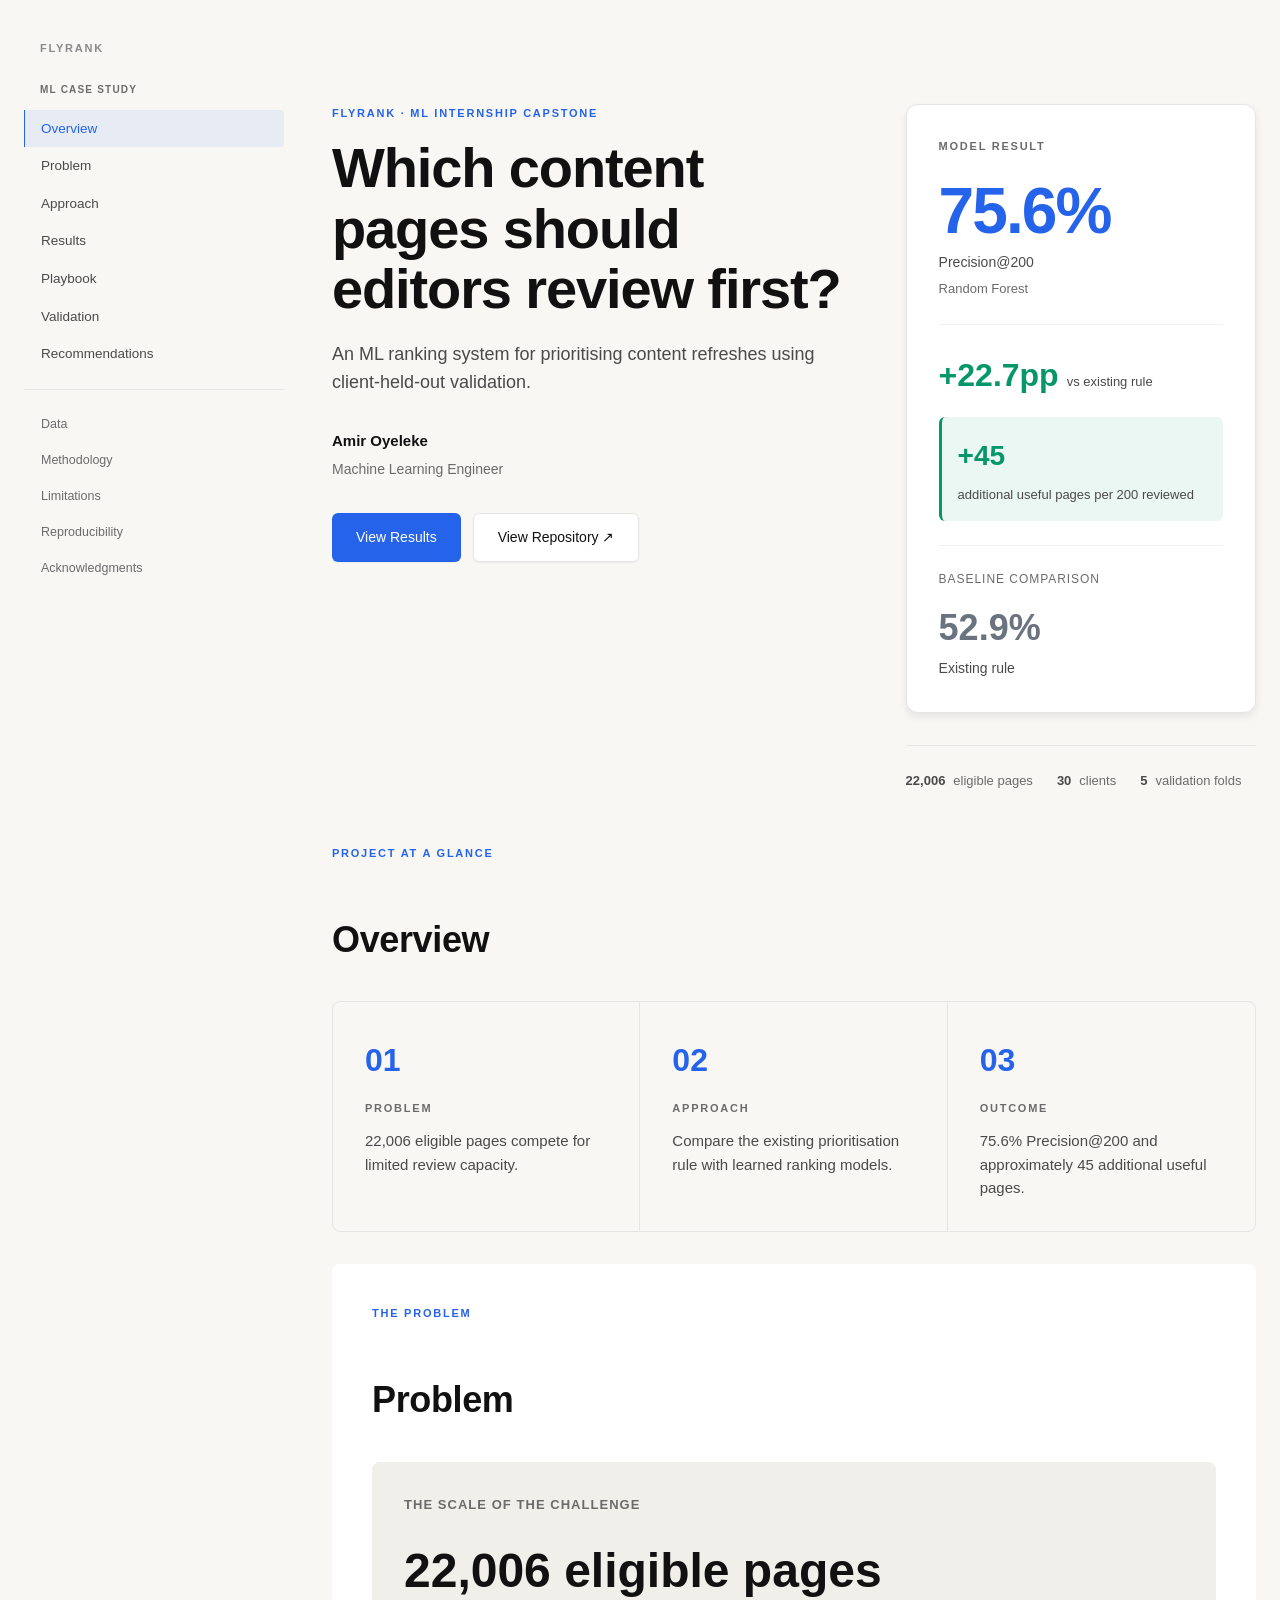
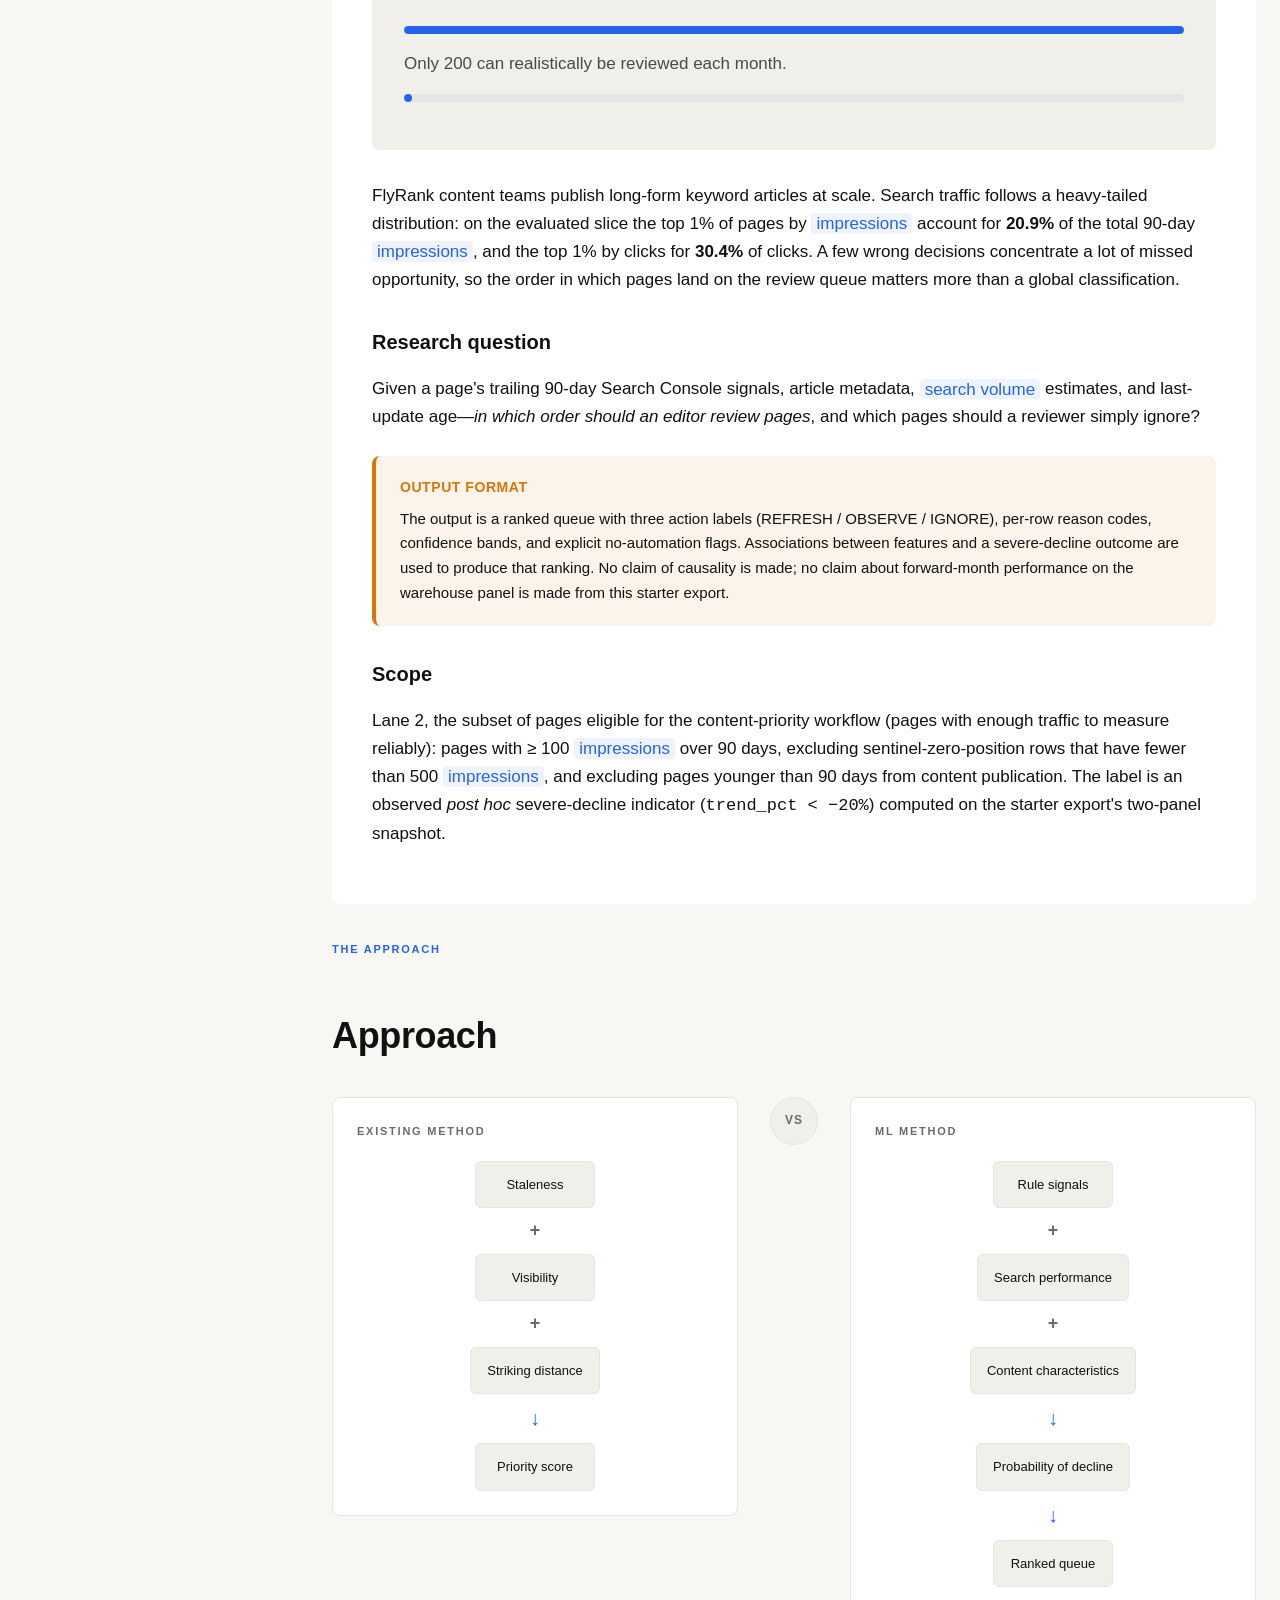
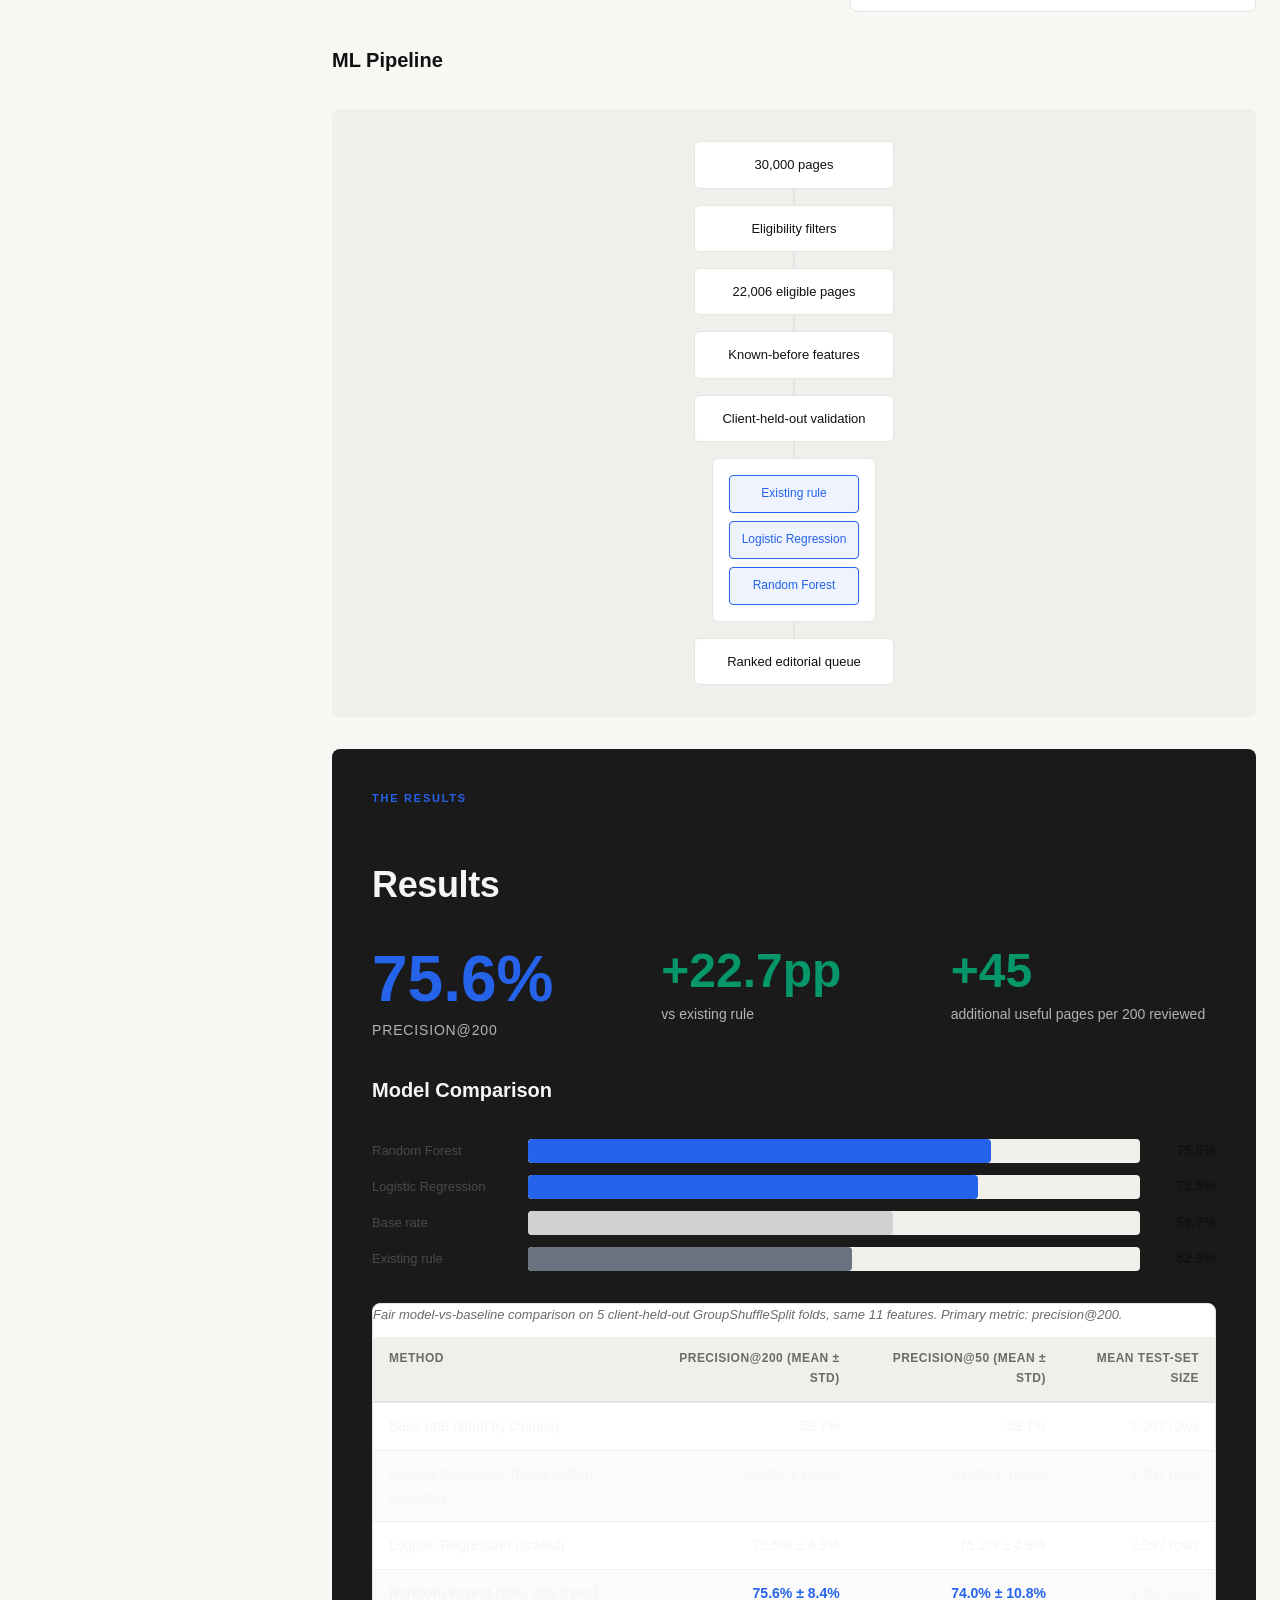
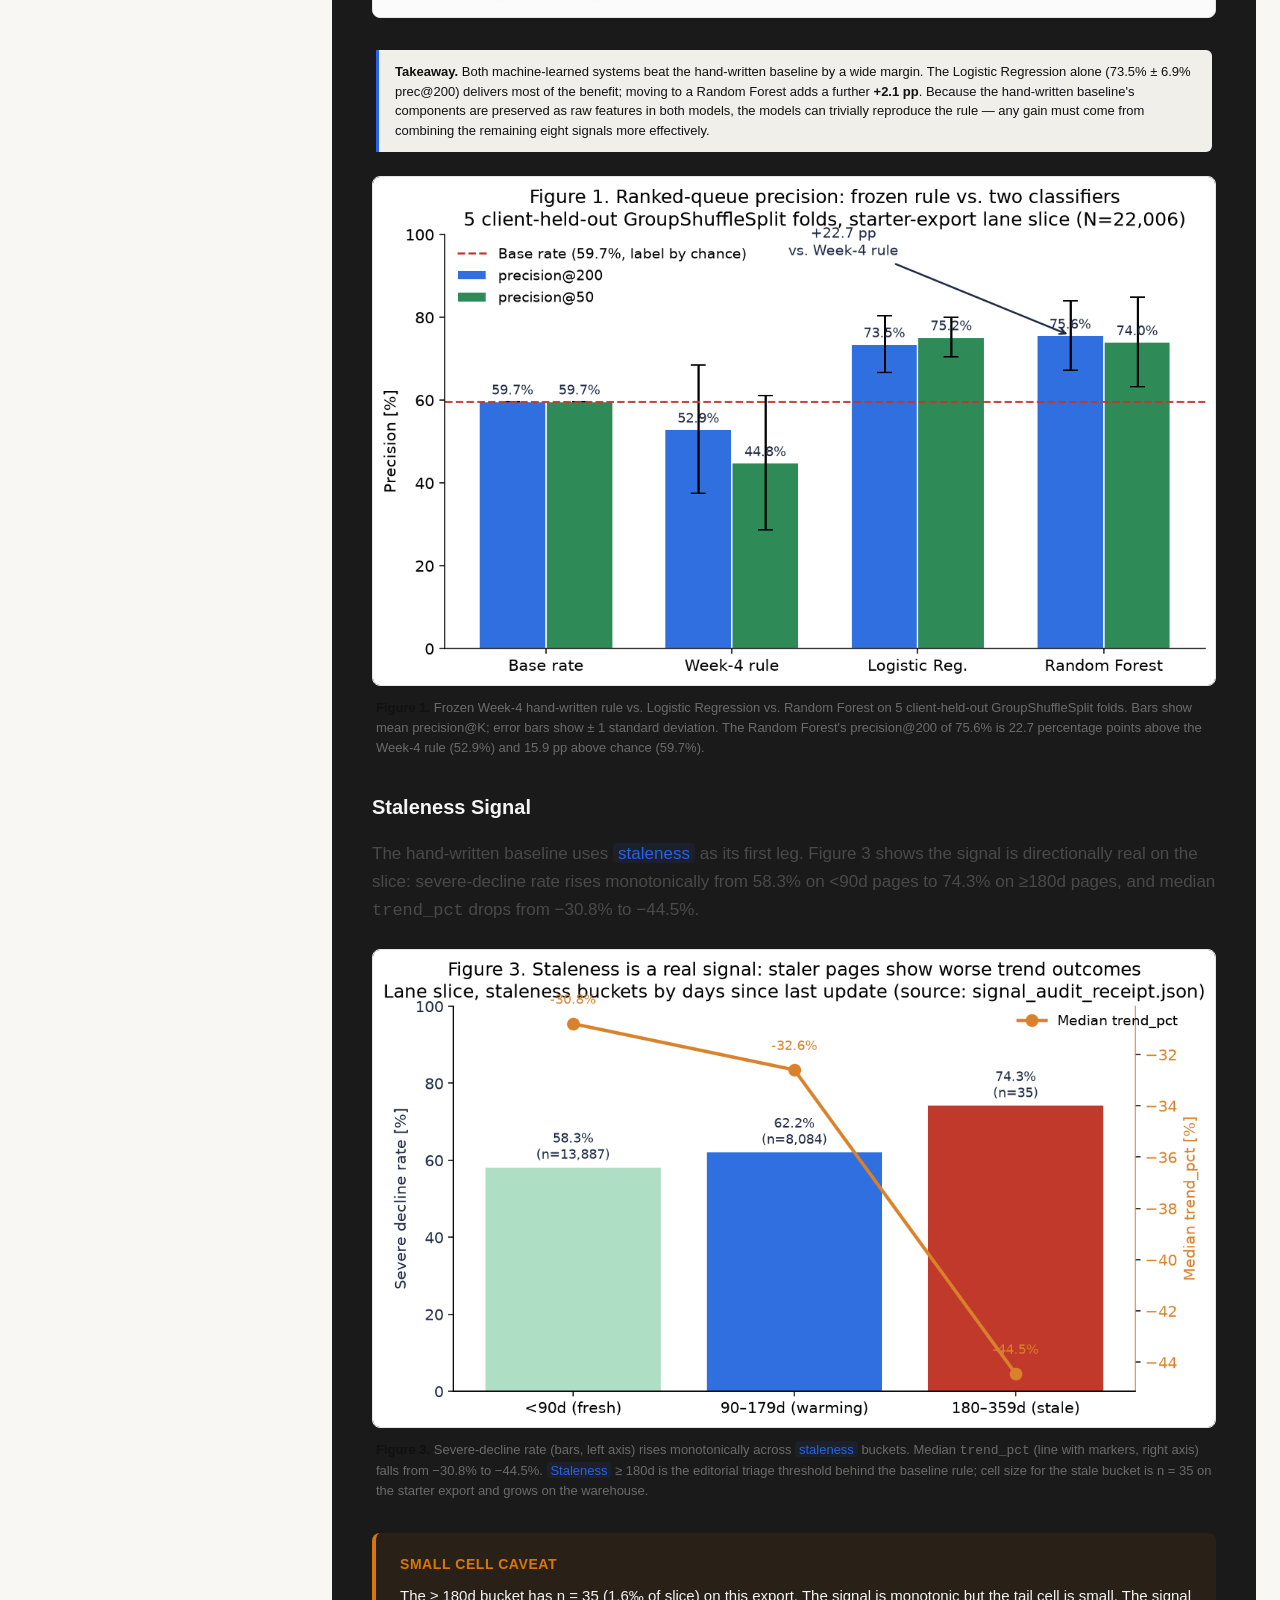
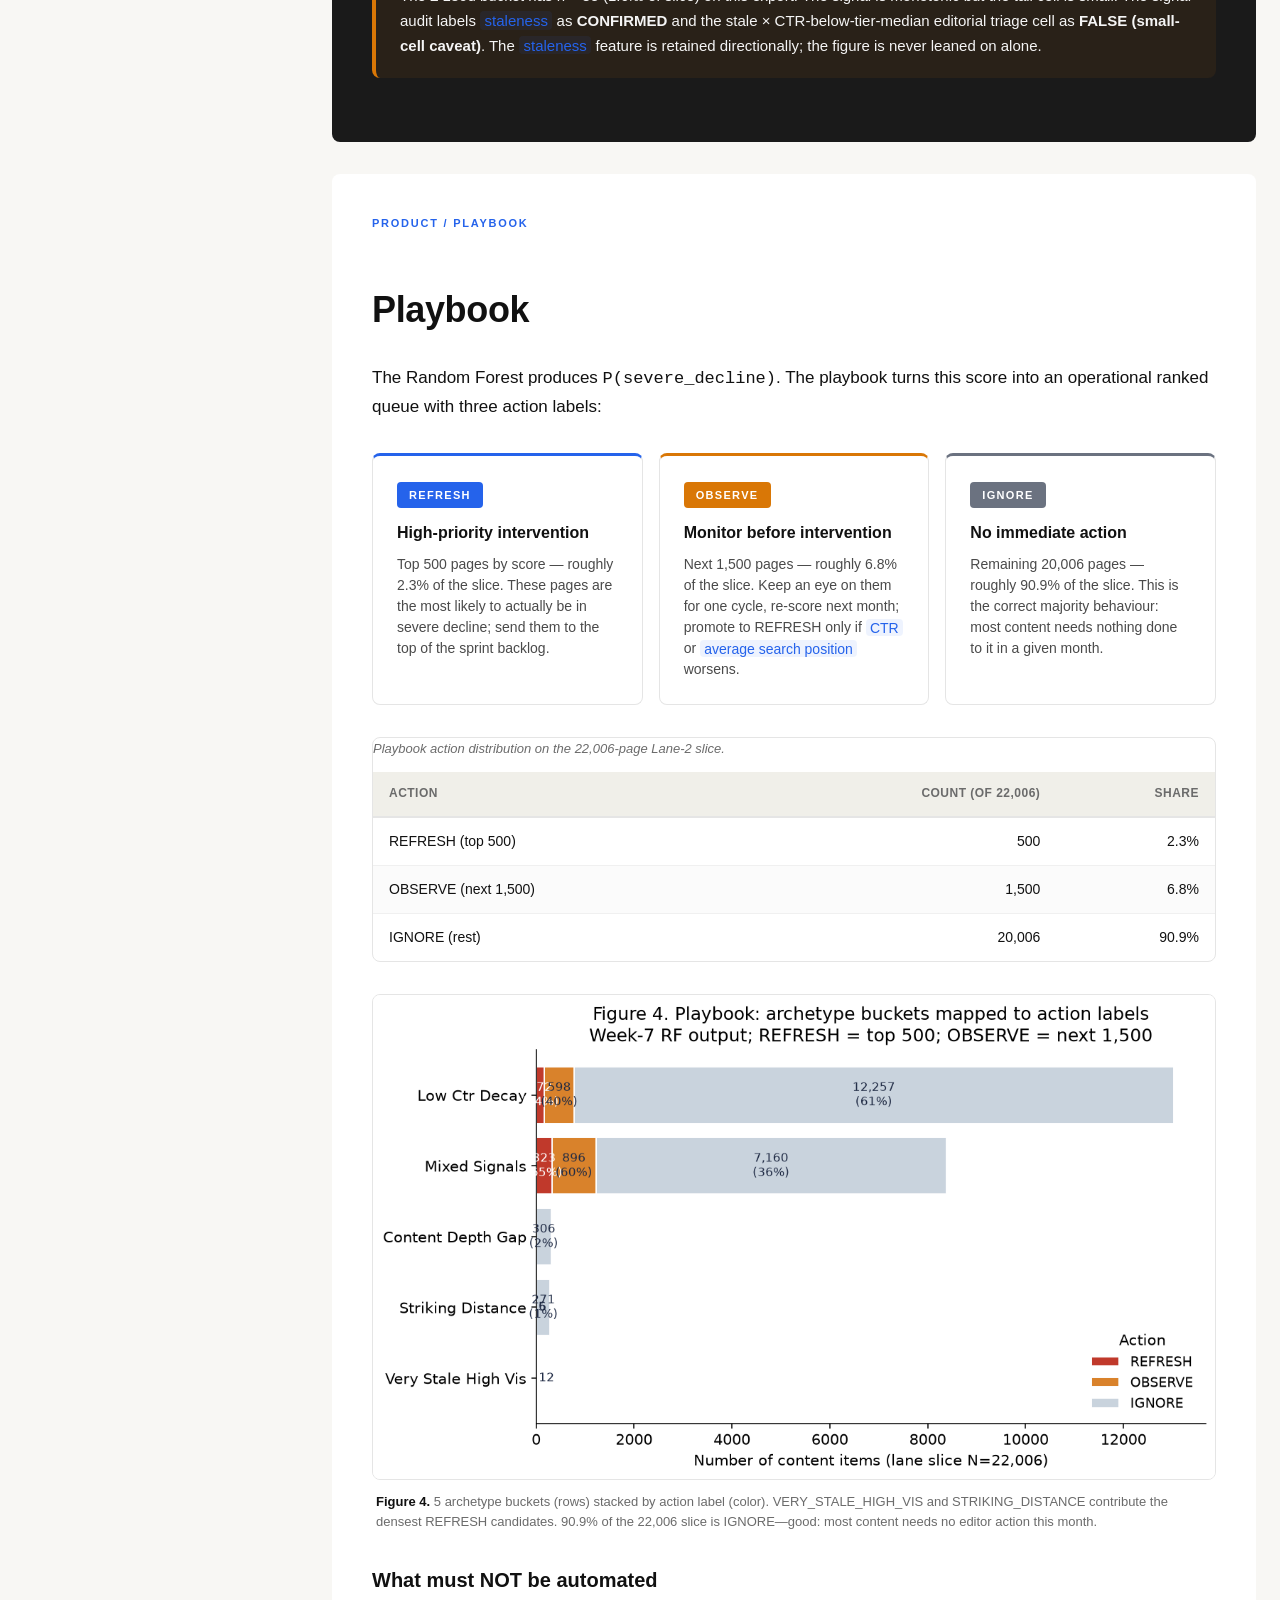
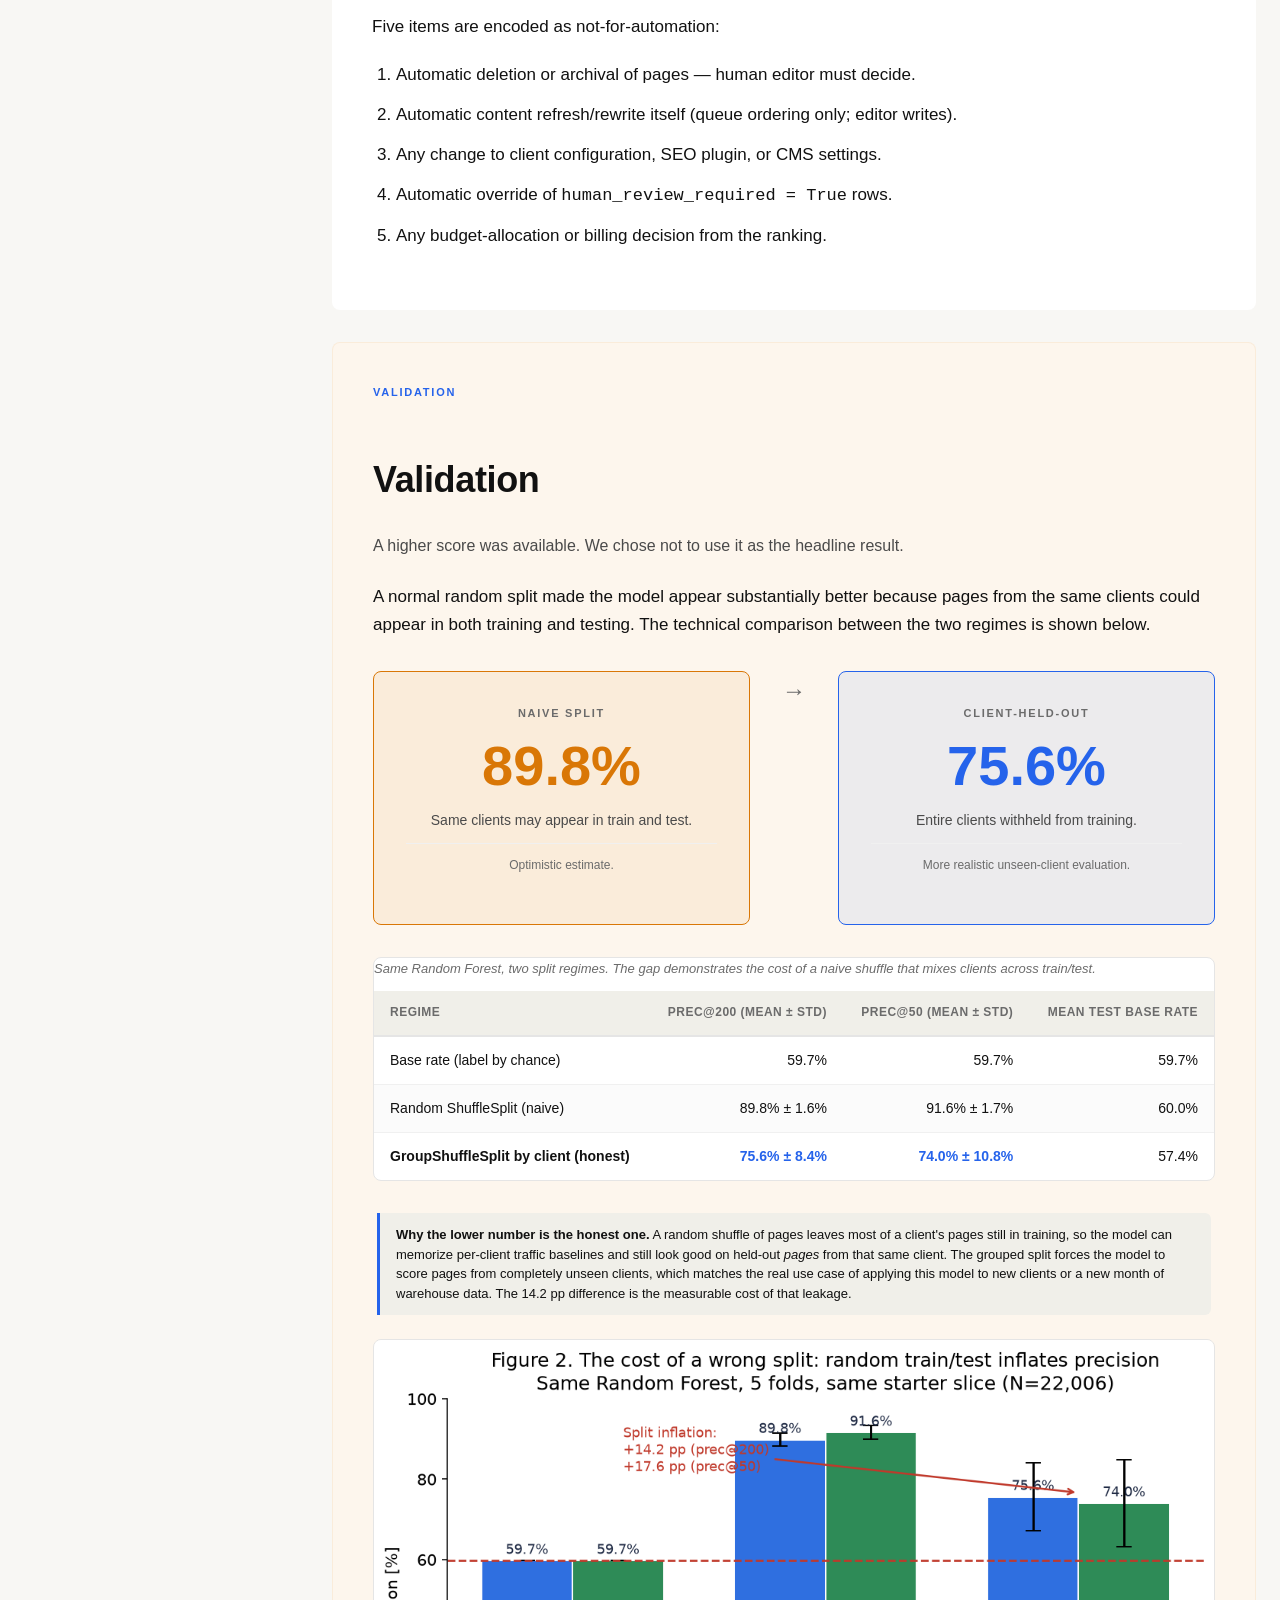
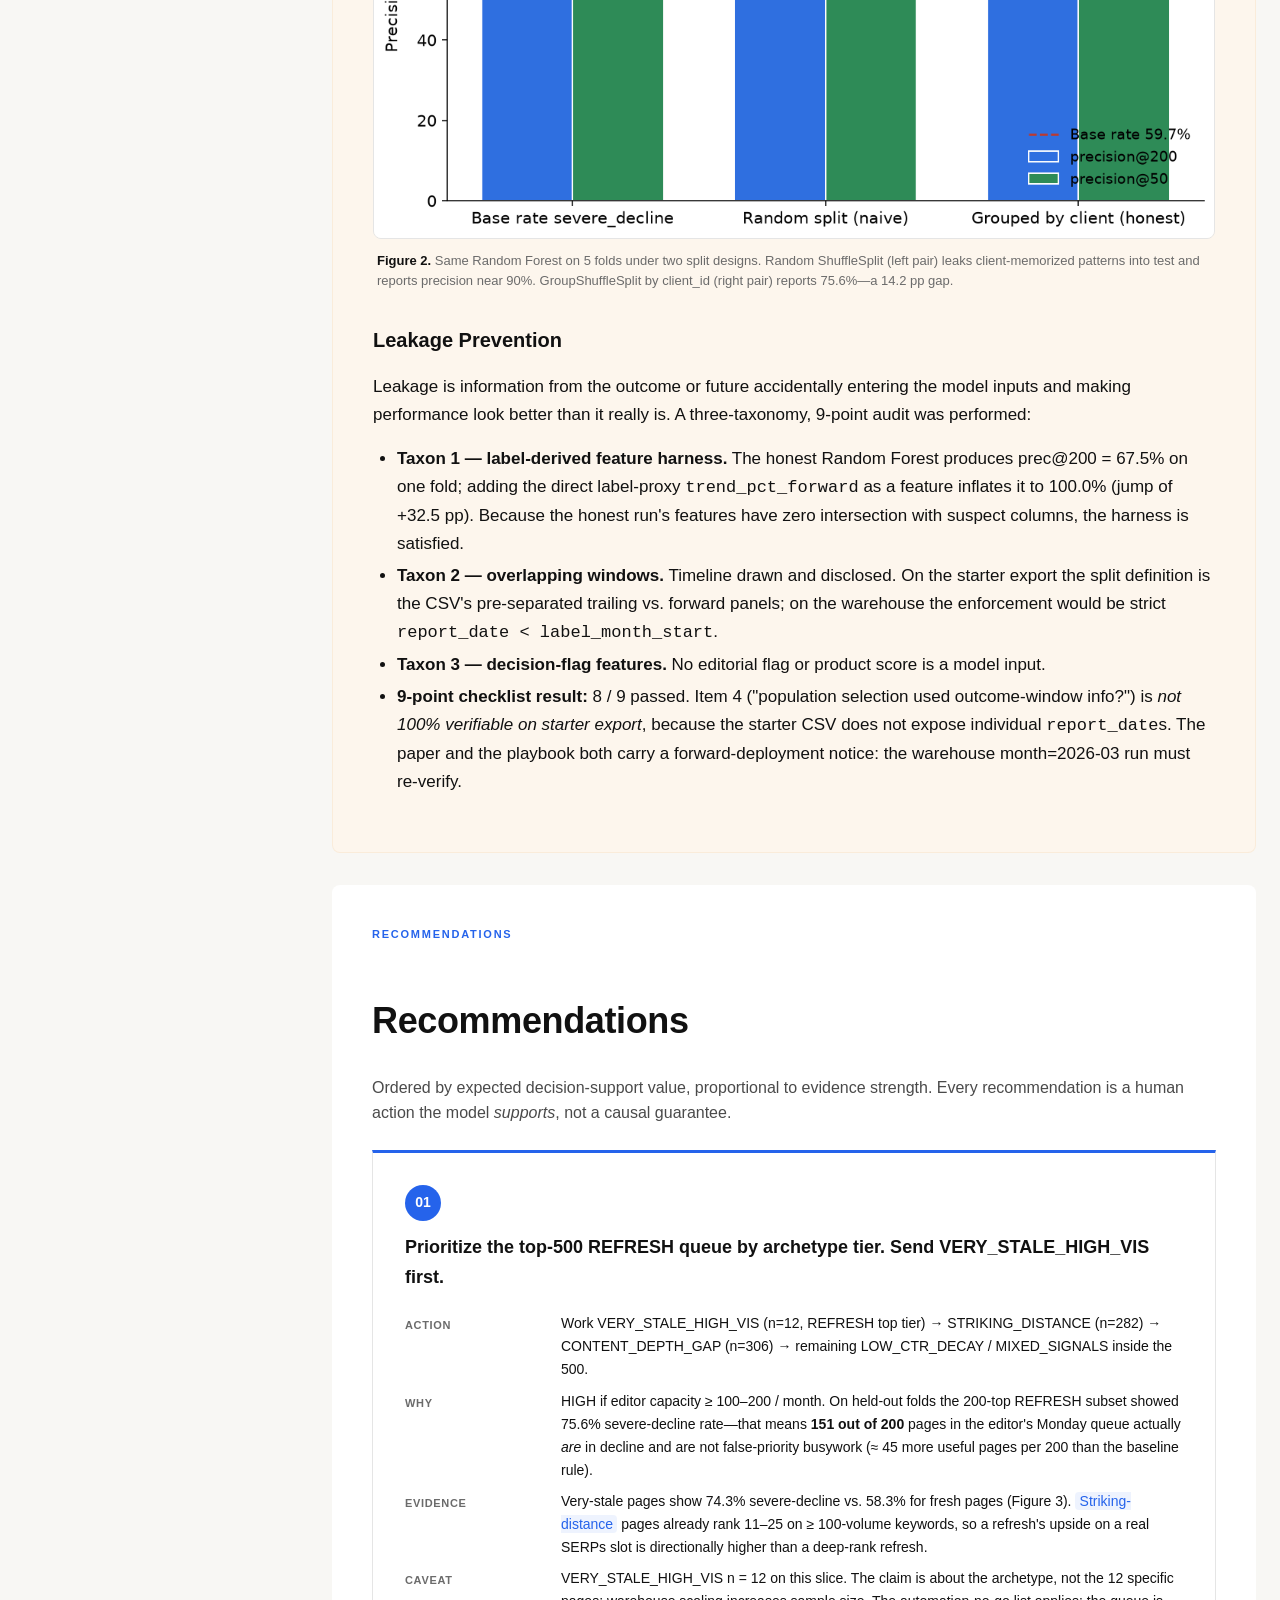
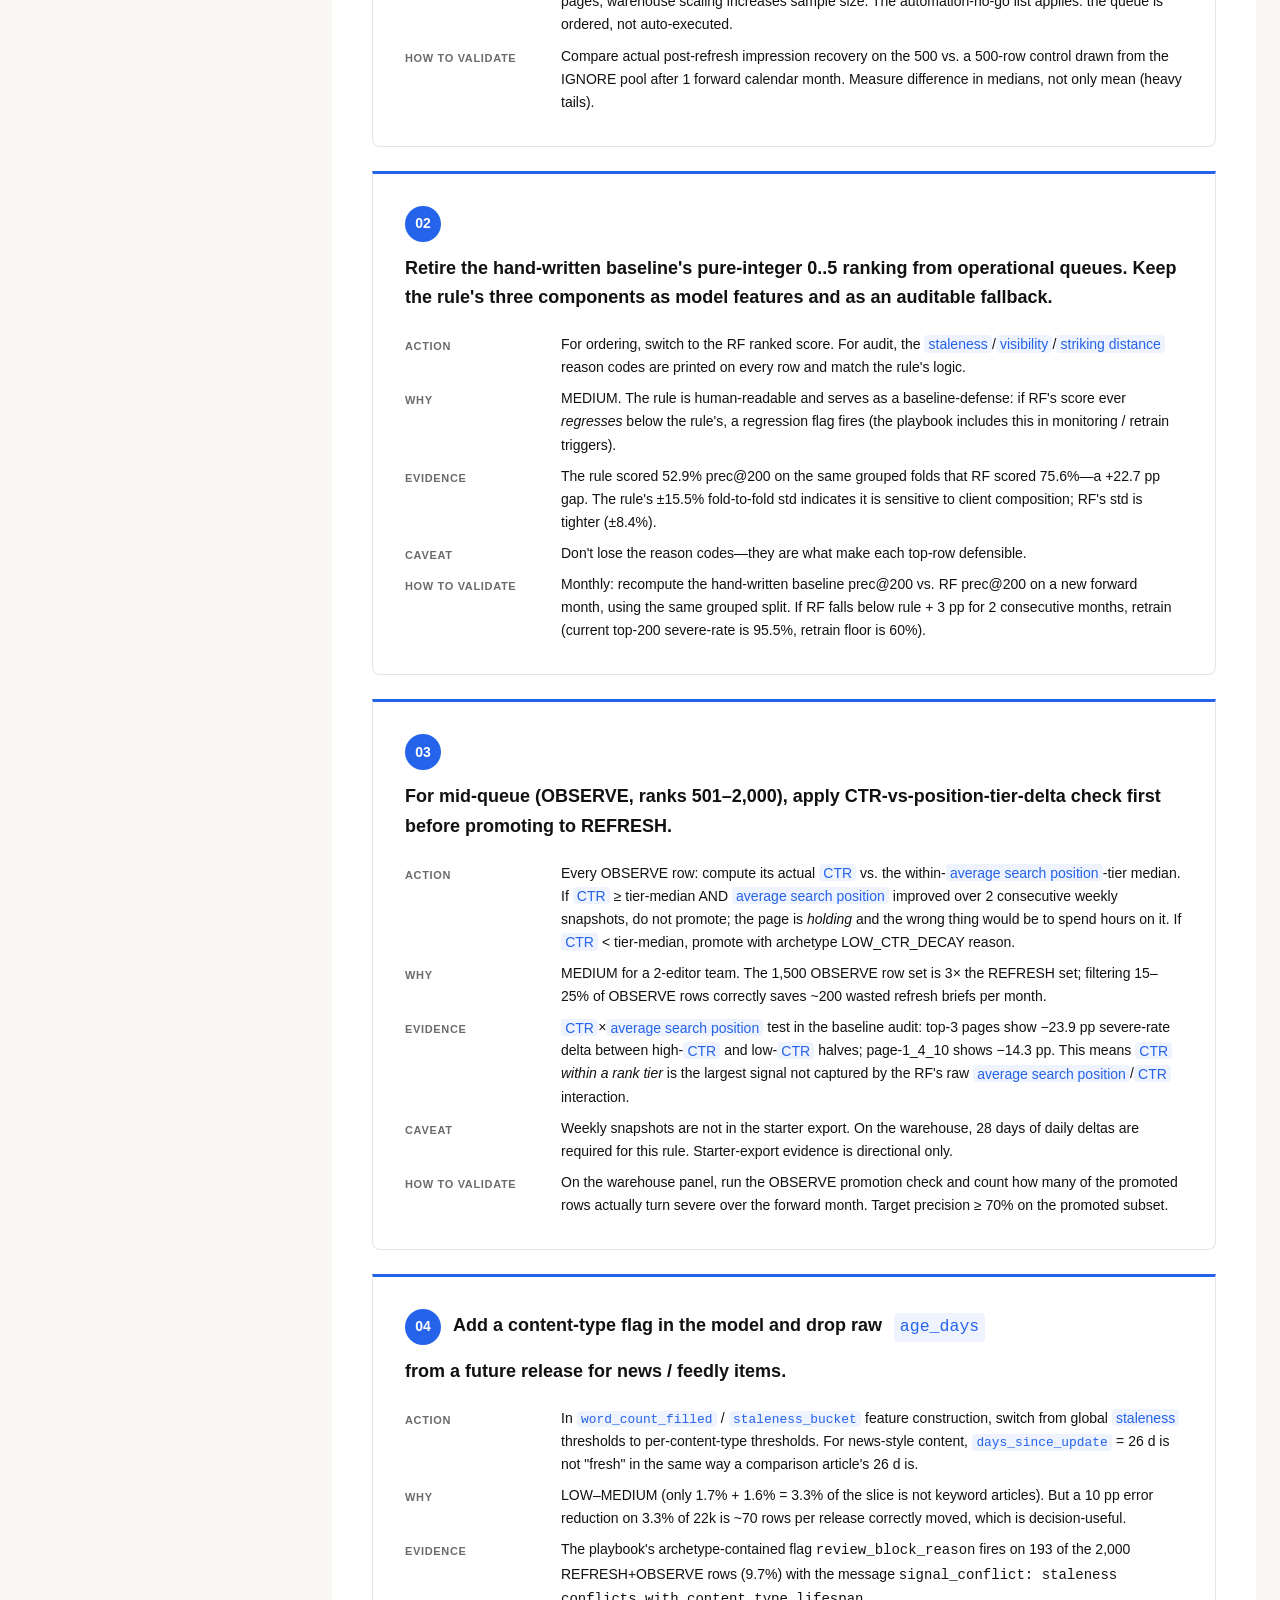
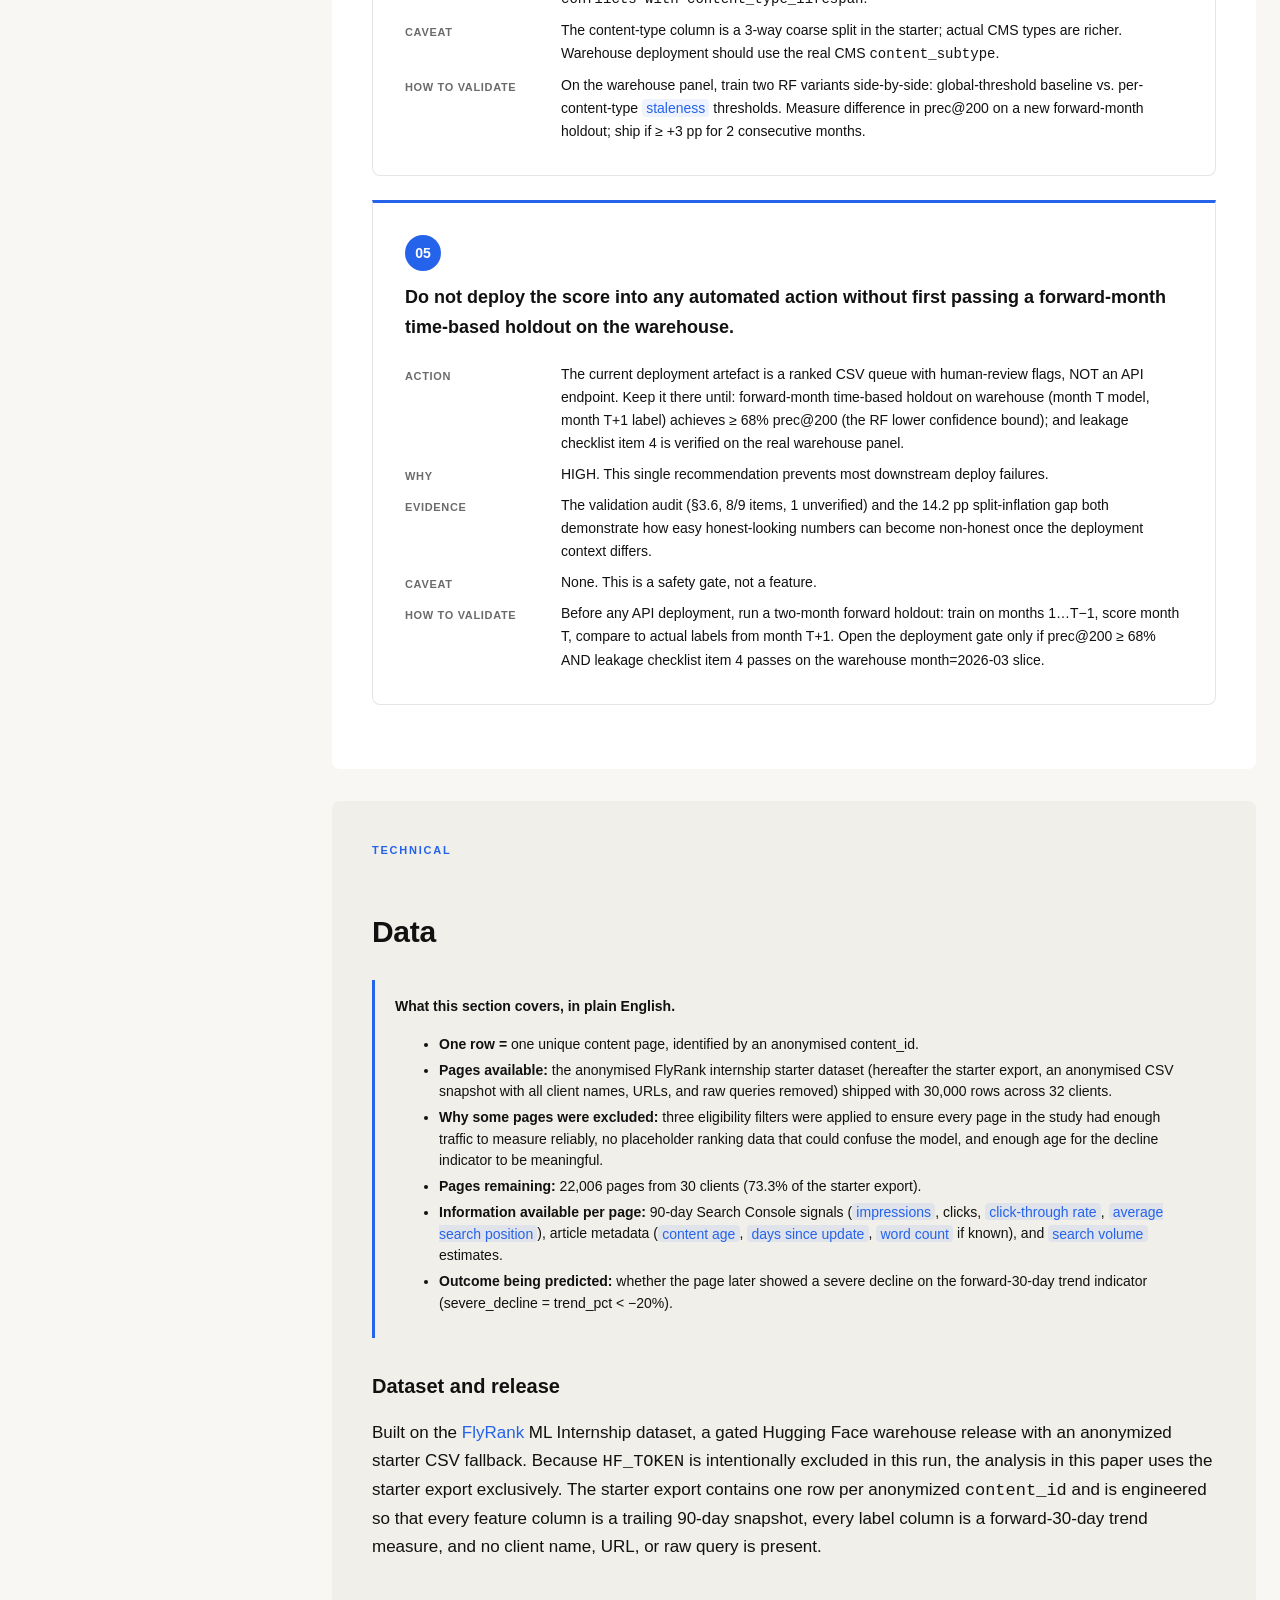
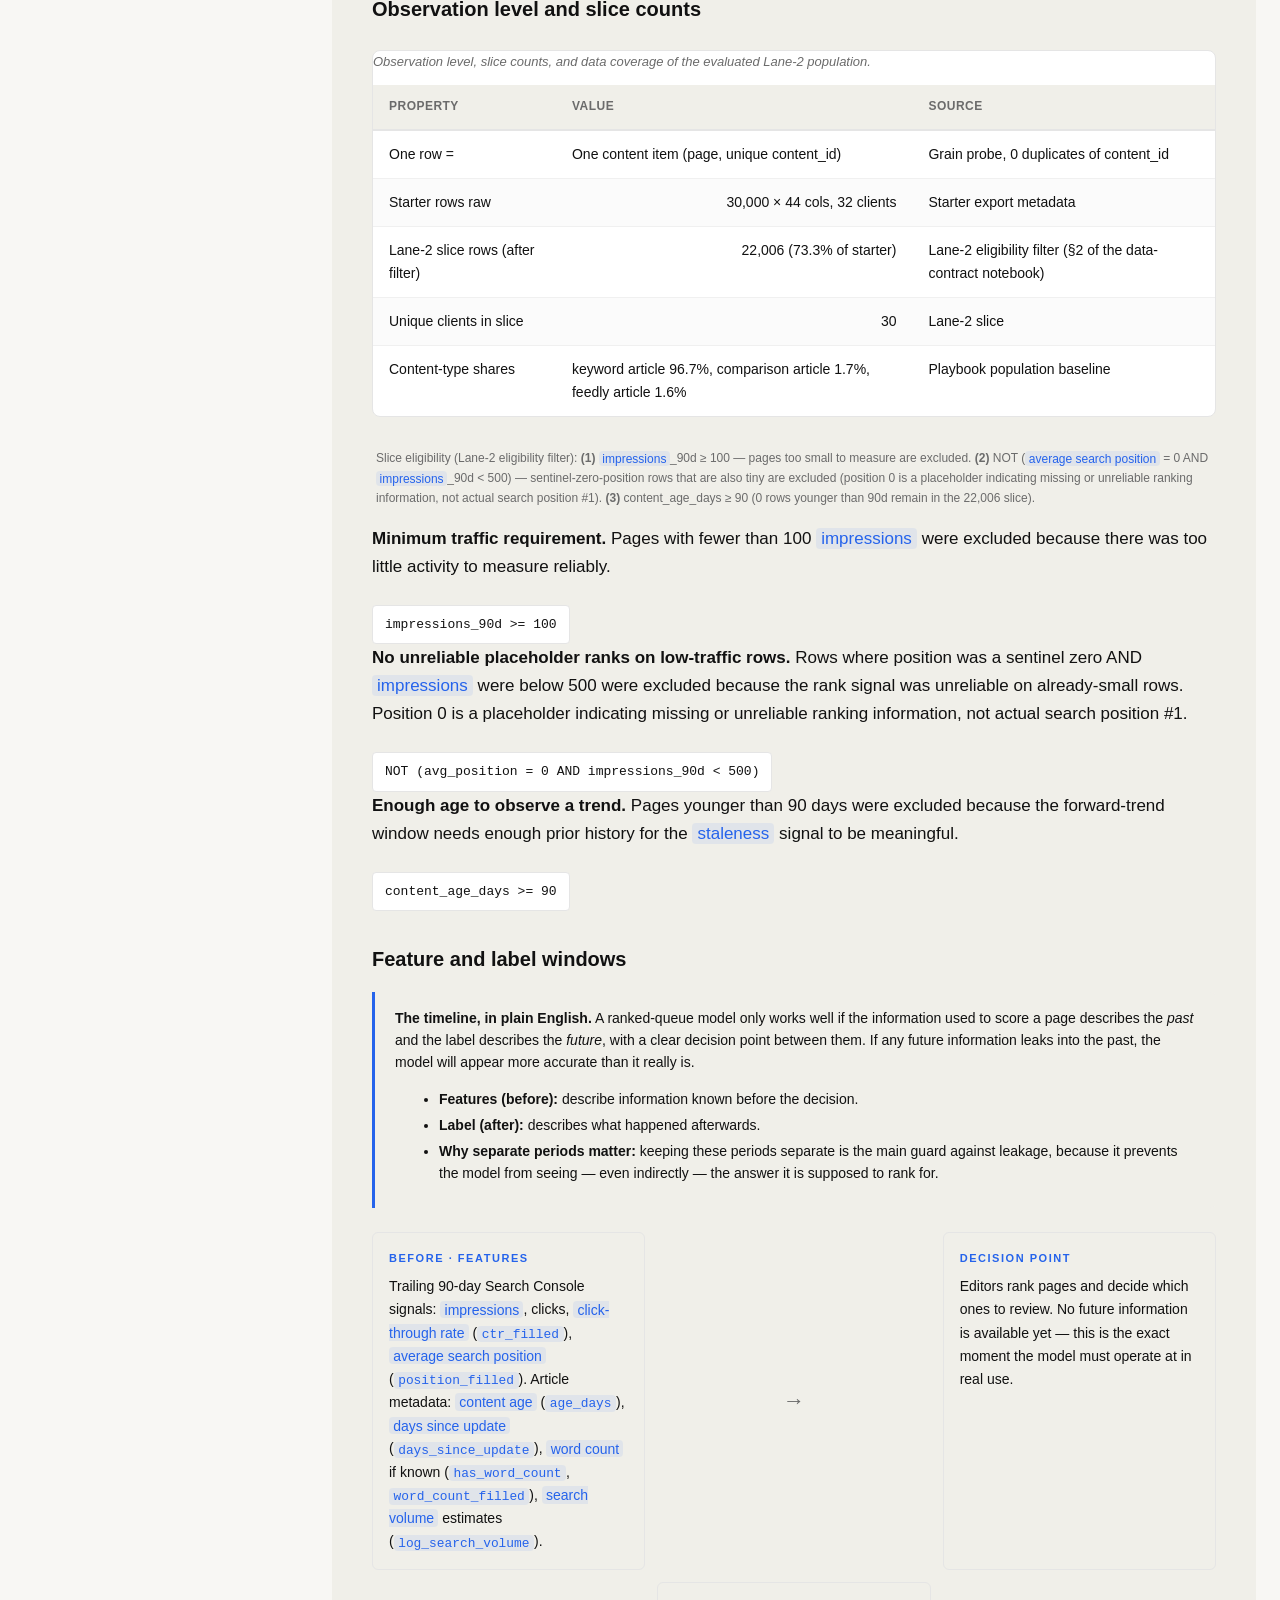
==== commit c7849c67: "UI changes" ====
--- a/public/index.html
+++ b/public/index.html
@@ -28,13 +28,14 @@
 
 <div class="page">
   <nav id="sitenav" class="sitenav" aria-label="Section navigation">
-    <h2>Contents</h2>
+    <div class="sitenav-brand">FLYRANK</div>
+    <div class="sitenav-subtitle">ML CASE STUDY</div>
     <ul>
       <li><a href="#overview" class="nav-top">Overview</a></li>
       <li><a href="#problem" class="nav-top">Problem</a></li>
       <li><a href="#approach" class="nav-top">Approach</a></li>
       <li><a href="#results" class="nav-top">Results</a></li>
-      <li><a href="#playbook" class="nav-top">Product / Playbook</a></li>
+      <li><a href="#playbook" class="nav-top">Playbook</a></li>
       <li><a href="#validation" class="nav-top">Validation</a></li>
       <li><a href="#recommendations" class="nav-top">Recommendations</a></li>
       <li class="nav-divider" aria-hidden="true"></li>
@@ -49,76 +50,106 @@
   <main id="main">
     <!-- ================= HERO ================= -->
     <header class="hero" role="banner">
-      <div class="hero-content">
+      <div class="hero-left">
         <p class="hero-kicker">FLYRANK · ML INTERNSHIP CAPSTONE</p>
         <h1 class="hero-title">Which content pages should editors review first?</h1>
-        <p class="hero-subtitle">An ML ranking system for prioritising content refreshes using client-held-out validation</p>
+        <p class="hero-description">An ML ranking system for prioritising content refreshes using client-held-out validation.</p>
         
         <div class="hero-author">
           <span class="author-name">Amir Oyeleke</span>
-          <span class="author-role">Machine Learning Engineering</span>
-          <a href="https://github.com/Lakes41/flyrank-ml" target="_blank" rel="noopener noreferrer" class="author-link">Repository</a>
-          <span class="author-sep" aria-hidden="true">·</span>
-          <a href="https://github.com/lakes41/" target="_blank" rel="noopener noreferrer" class="author-link">GitHub</a>
-          <span class="author-sep" aria-hidden="true">·</span>
-          <a href="https://www.linkedin.com/in/amir-oyeleke-5b3168296" target="_blank" rel="noopener noreferrer" class="author-link">LinkedIn</a>
+          <span class="author-role">Machine Learning Engineer</span>
         </div>
 
         <div class="hero-cta">
           <a href="#results" class="btn btn-primary">View Results</a>
-          <a href="https://github.com/Lakes41/flyrank-ml" target="_blank" rel="noopener noreferrer" class="btn btn-secondary">View Repository</a>
-        </div>
-      </div>
-
-      <div class="hero-metrics">
-        <div class="metric metric-primary">
-          <div class="metric-value">75.6%</div>
-          <div class="metric-label">Random Forest<br>precision@200</div>
-        </div>
-        <div class="metric metric-secondary">
-          <div class="metric-value">52.9%</div>
-          <div class="metric-label">Existing Rule<br>precision@200</div>
-        </div>
-        <div class="metric metric-impact">
-          <div class="metric-value">+45</div>
-          <div class="metric-label">useful pages / 200</div>
-        </div>
-        <div class="metric metric-context">
-          <div class="metric-value">22,006</div>
-          <div class="metric-label">pages · 30 clients · 5 folds</div>
+          <a href="https://github.com/Lakes41/flyrank-ml" target="_blank" rel="noopener noreferrer" class="btn btn-secondary">View Repository ↗</a>
+        </div>
+      </div>
+
+      <div class="hero-right">
+        <div class="hero-metrics-panel">
+          <div class="metrics-panel-header">MODEL RESULT</div>
+          
+          <div class="hero-metric-primary">
+            <div class="hero-metric-value">75.6%</div>
+            <div class="hero-metric-label">Precision@200</div>
+            <div class="hero-metric-sublabel">Random Forest</div>
+          </div>
+
+          <div class="hero-metric-diff">
+            <div class="hero-metric-diff-value">+22.7pp</div>
+            <div class="hero-metric-diff-label">vs existing rule</div>
+          </div>
+
+          <div class="hero-metric-impact">
+            <div class="hero-metric-impact-value">+45</div>
+            <div class="hero-metric-impact-label">additional useful pages per 200 reviewed</div>
+          </div>
+
+          <div class="hero-baseline">
+            <div class="hero-baseline-label">Baseline comparison</div>
+            <div class="hero-baseline-value">52.9%</div>
+            <div class="hero-baseline-name">Existing rule</div>
+          </div>
+        </div>
+
+        <div class="hero-metadata">
+          <div class="hero-metadata-item">
+            <span class="hero-metadata-value">22,006</span>
+            <span>eligible pages</span>
+          </div>
+          <div class="hero-metadata-item">
+            <span class="hero-metadata-value">30</span>
+            <span>clients</span>
+          </div>
+          <div class="hero-metadata-item">
+            <span class="hero-metadata-value">5</span>
+            <span>validation folds</span>
+          </div>
         </div>
       </div>
     </header>
 
     <!-- ================= OVERVIEW ================= -->
     <section id="overview" aria-labelledby="overview-h">
+      <div class="section-eyebrow">PROJECT AT A GLANCE</div>
       <h2 class="section-title" id="overview-h">Overview</h2>
       
       <div class="overview-grid">
         <div class="overview-item">
-          <h3>The Problem</h3>
-          <p>Content teams must decide each month which pages to refresh, but with thousands of pages in the queue and traffic concentrated in a heavy-tailed top tier, human triage alone misses high-value opportunities.</p>
+          <div class="overview-number">01</div>
+          <div class="overview-label">Problem</div>
+          <div class="overview-content">22,006 eligible pages compete for limited review capacity.</div>
         </div>
         <div class="overview-item">
-          <h3>The Approach</h3>
-          <p>We compare a frozen hand-written prioritisation rule against machine-learning models (Logistic Regression and Random Forest) using client-held-out validation to ensure realistic performance estimates.</p>
+          <div class="overview-number">02</div>
+          <div class="overview-label">Approach</div>
+          <div class="overview-content">Compare the existing prioritisation rule with learned ranking models.</div>
         </div>
         <div class="overview-item">
-          <h3>The Result</h3>
-          <p>Within a 200-page monthly review capacity, the Random Forest identifies approximately 45 additional severe-decline pages compared with the existing rule — a +22.7 percentage-point improvement on honest client-held-out splits.</p>
-        </div>
-        <div class="overview-item">
-          <h3>Why It Matters</h3>
-          <p>The improvement is real and honest, not inflated by client-memorization. Publishing 45 more real priorities each month is a tangible time win for an editor team — it moves more of the queue from guesswork to evidence.</p>
-        </div>
-      </div>
-    </section>
-
-    <hr class="divider" />
+          <div class="overview-number">03</div>
+          <div class="overview-label">Outcome</div>
+          <div class="overview-content">75.6% Precision@200 and approximately 45 additional useful pages.</div>
+        </div>
+      </div>
+    </section>
 
     <!-- ================= PROBLEM ================= -->
-    <section id="problem" aria-labelledby="problem-h">
+    <section id="problem" aria-labelledby="problem-h" class="section-surface-white">
+      <div class="section-eyebrow">THE PROBLEM</div>
       <h2 class="section-title" id="problem-h">Problem</h2>
+
+      <div class="problem-scale">
+        <div class="problem-scale-header">The scale of the challenge</div>
+        <div class="problem-scale-value">22,006 eligible pages</div>
+        <div class="problem-scale-bar">
+          <div class="problem-scale-bar-fill problem-scale-large"></div>
+        </div>
+        <p class="text-secondary">Only 200 can realistically be reviewed each month.</p>
+        <div class="problem-scale-bar">
+          <div class="problem-scale-bar-fill problem-scale-small"></div>
+        </div>
+      </div>
 
       <p>FlyRank content teams publish long-form keyword articles at scale. Search traffic follows a heavy-tailed distribution: on the evaluated slice the top 1% of pages by <span class="feature">impressions</span> account for <strong>20.9%</strong> of the total 90-day <span class="feature">impressions</span>, and the top 1% by clicks for <strong>30.4%</strong> of clicks. A few wrong decisions concentrate a lot of missed opportunity, so the order in which pages land on the review queue matters more than a global classification.</p>
 
@@ -134,109 +165,117 @@
       <p>Lane 2, the subset of pages eligible for the content-priority workflow (pages with enough traffic to measure reliably): pages with ≥ 100 <span class="feature">impressions</span> over 90 days, excluding sentinel-zero-position rows that have fewer than 500 <span class="feature">impressions</span>, and excluding pages younger than 90 days from content publication. The label is an observed <em>post hoc</em> severe-decline indicator (<code>trend_pct &lt; −20%</code>) computed on the starter export's two-panel snapshot.</p>
     </section>
 
-    <hr class="divider" />
-
     <!-- ================= APPROACH ================= -->
     <section id="approach" aria-labelledby="approach-h">
+      <div class="section-eyebrow">THE APPROACH</div>
       <h2 class="section-title" id="approach-h">Approach</h2>
 
-      <div class="approach-visual">
-        <div class="approach-step">
-          <h4>Existing Method</h4>
-          <p>The frozen hand-written baseline scores every page on three integer buckets:</p>
+      <div class="approach-comparison">
+        <div class="approach-column">
+          <div class="approach-header">Existing Method</div>
           <div class="approach-diagram">
-            <div class="diagram-box">Staleness</div>
-            <span class="diagram-plus">+</span>
-            <div class="diagram-box">Visibility</div>
-            <span class="diagram-plus">+</span>
-            <div class="diagram-box">Striking Distance</div>
-            <span class="diagram-arrow">↓</span>
-            <div class="diagram-result">Priority Score (0–5)</div>
-          </div>
-        </div>
-
-        <div class="approach-step">
-          <h4>ML Method</h4>
-          <p>The Random Forest re-uses the same three bucket components plus eight additional signals:</p>
+            <div class="approach-node">Staleness</div>
+            <div class="approach-plus">+</div>
+            <div class="approach-node">Visibility</div>
+            <div class="approach-plus">+</div>
+            <div class="approach-node">Striking distance</div>
+            <div class="approach-arrow">↓</div>
+            <div class="approach-node">Priority score</div>
+          </div>
+        </div>
+
+        <div class="approach-vs">VS</div>
+
+        <div class="approach-column">
+          <div class="approach-header">ML Method</div>
           <div class="approach-diagram">
-            <div class="diagram-box-small">Staleness</div>
-            <div class="diagram-box-small">Visibility</div>
-            <div class="diagram-box-small">Striking Distance</div>
-            <div class="diagram-box-small">CTR</div>
-            <div class="diagram-box-small">Position</div>
-            <div class="diagram-box-small">Search Volume</div>
-            <div class="diagram-box-small">Content Age</div>
-            <div class="diagram-box-small">Word Count</div>
-            <div class="diagram-box-small">+ Interactions</div>
-            <span class="diagram-arrow">↓</span>
-            <div class="diagram-result">Probability / Ranking</div>
-          </div>
-        </div>
-
-        <div class="approach-step">
-          <h4>Outcome</h4>
-          <p>Within the same 200-page review capacity:</p>
-          <div class="approach-comparison">
-            <div class="comparison-item">
-              <span class="comparison-label">Existing Rule</span>
-              <span class="comparison-value">~106 useful pages</span>
-            </div>
-            <div class="comparison-arrow">→</div>
-            <div class="comparison-item comparison-better">
-              <span class="comparison-label">Random Forest</span>
-              <span class="comparison-value">~151 useful pages</span>
-            </div>
-            <div class="comparison-diff">+45 additional useful pages</div>
-          </div>
-        </div>
-      </div>
-
-      <h3>Pipeline</h3>
+            <div class="approach-node">Rule signals</div>
+            <div class="approach-plus">+</div>
+            <div class="approach-node">Search performance</div>
+            <div class="approach-plus">+</div>
+            <div class="approach-node">Content characteristics</div>
+            <div class="approach-arrow">↓</div>
+            <div class="approach-node">Probability of decline</div>
+            <div class="approach-arrow">↓</div>
+            <div class="approach-node">Ranked queue</div>
+          </div>
+        </div>
+      </div>
+
+      <h3>ML Pipeline</h3>
       <div class="pipeline">
-        <div class="pipeline-step">Raw dataset</div>
-        <div class="pipeline-arrow">↓</div>
-        <div class="pipeline-step">Eligibility filters</div>
-        <div class="pipeline-arrow">↓</div>
-        <div class="pipeline-step">22,006 eligible pages</div>
-        <div class="pipeline-arrow">↓</div>
-        <div class="pipeline-step">Known-before features</div>
-        <div class="pipeline-arrow">↓</div>
-        <div class="pipeline-step">Client-held-out evaluation (5 folds)</div>
-        <div class="pipeline-arrow">↓</div>
-        <div class="pipeline-step pipeline-branch">
-          <div>Baseline</div>
-          <div>Logistic Regression</div>
-          <div>Random Forest</div>
-        </div>
-        <div class="pipeline-arrow">↓</div>
-        <div class="pipeline-step">Ranked decline score</div>
-        <div class="pipeline-arrow">↓</div>
-        <div class="pipeline-step">Editorial action (REFRESH / OBSERVE / IGNORE)</div>
-      </div>
-    </section>
-
-    <hr class="divider" />
+        <div class="pipeline-node">30,000 pages</div>
+        <div class="pipeline-line"></div>
+        <div class="pipeline-node">Eligibility filters</div>
+        <div class="pipeline-line"></div>
+        <div class="pipeline-node">22,006 eligible pages</div>
+        <div class="pipeline-line"></div>
+        <div class="pipeline-node">Known-before features</div>
+        <div class="pipeline-line"></div>
+        <div class="pipeline-node">Client-held-out validation</div>
+        <div class="pipeline-line"></div>
+        <div class="pipeline-branch">
+          <div class="pipeline-branch-item">Existing rule</div>
+          <div class="pipeline-branch-item">Logistic Regression</div>
+          <div class="pipeline-branch-item">Random Forest</div>
+        </div>
+        <div class="pipeline-line"></div>
+        <div class="pipeline-node">Ranked editorial queue</div>
+      </div>
+    </section>
 
     <!-- ================= RESULTS ================= -->
-    <section id="results" aria-labelledby="results-h">
+    <section id="results" aria-labelledby="results-h" class="section-surface-dark">
+      <div class="section-eyebrow">THE RESULTS</div>
       <h2 class="section-title" id="results-h">Results</h2>
 
-      <div class="results-hero">
-        <div class="results-metric">
-          <div class="results-value">75.6%</div>
-          <div class="results-label">Precision@200</div>
-        </div>
-        <div class="results-diff">
-          <div class="results-diff-value">+22.7 pp</div>
-          <div class="results-diff-label">vs existing rule</div>
-        </div>
-        <div class="results-impact">
-          <div class="results-impact-value">+45</div>
-          <div class="results-impact-label">additional useful pages per 200 reviewed</div>
+      <div style="display: grid; grid-template-columns: repeat(auto-fit, minmax(200px, 1fr)); gap: var(--space-6); margin: var(--space-8) 0;">
+        <div>
+          <div style="font-family: var(--font-display); font-size: 64px; font-weight: 700; line-height: 1; color: var(--accent); margin-bottom: var(--space-2); font-variant-numeric: tabular-nums;">75.6%</div>
+          <div style="font-size: 14px; color: rgba(245, 245, 245, 0.7); text-transform: uppercase; letter-spacing: 0.06em;">Precision@200</div>
+        </div>
+        <div>
+          <div style="font-family: var(--font-display); font-size: 48px; font-weight: 700; line-height: 1; color: var(--success); margin-bottom: var(--space-2); font-variant-numeric: tabular-nums;">+22.7pp</div>
+          <div style="font-size: 14px; color: rgba(245, 245, 245, 0.7);">vs existing rule</div>
+        </div>
+        <div>
+          <div style="font-family: var(--font-display); font-size: 48px; font-weight: 700; line-height: 1; color: var(--success); margin-bottom: var(--space-2); font-variant-numeric: tabular-nums;">+45</div>
+          <div style="font-size: 14px; color: rgba(245, 245, 245, 0.7);">additional useful pages per 200 reviewed</div>
         </div>
       </div>
 
       <h3>Model Comparison</h3>
+      <div class="results-bars">
+        <div class="results-bar-row">
+          <div class="results-bar-label">Random Forest</div>
+          <div class="results-bar-track">
+            <div class="results-bar-fill" style="width: 75.6%;"></div>
+          </div>
+          <div class="results-bar-value">75.6%</div>
+        </div>
+        <div class="results-bar-row">
+          <div class="results-bar-label">Logistic Regression</div>
+          <div class="results-bar-track">
+            <div class="results-bar-fill" style="width: 73.5%;"></div>
+          </div>
+          <div class="results-bar-value">73.5%</div>
+        </div>
+        <div class="results-bar-row">
+          <div class="results-bar-label">Base rate</div>
+          <div class="results-bar-track">
+            <div class="results-bar-fill base-rate" style="width: 59.7%;"></div>
+          </div>
+          <div class="results-bar-value">59.7%</div>
+        </div>
+        <div class="results-bar-row">
+          <div class="results-bar-label">Existing rule</div>
+          <div class="results-bar-track">
+            <div class="results-bar-fill baseline" style="width: 52.9%;"></div>
+          </div>
+          <div class="results-bar-value">52.9%</div>
+        </div>
+      </div>
+
       <div class="table-wrap">
         <table>
           <caption>Fair model-vs-baseline comparison on 5 client-held-out GroupShuffleSplit folds, same 11 features. Primary metric: precision@200.</caption>
@@ -287,7 +326,7 @@
       </figure>
 
       <h3 id="results-staleness">Staleness Signal</h3>
-      <p>The hand-written baseline uses <span class="feature">staleness</span> as its first leg. Figure 3 shows the signal is directionally real on the slice: severe-decline rate rises monotonically from 58.3% on &lt;90d pages to 74.3% on ≥180d pages, and median <code>trend_pct</code> drops from −30.8% to −44.5%.</p>
+      <p class="text-secondary">The hand-written baseline uses <span class="feature">staleness</span> as its first leg. Figure 3 shows the signal is directionally real on the slice: severe-decline rate rises monotonically from 58.3% on &lt;90d pages to 74.3% on ≥180d pages, and median <code>trend_pct</code> drops from −30.8% to −44.5%.</p>
 
       <figure id="fig3" aria-labelledby="fig3-cap">
         <img src="./figures/paper_fig3_staleness_signal.png"
@@ -296,34 +335,33 @@
         <figcaption id="fig3-cap"><strong>Figure 3.</strong> Severe-decline rate (bars, left axis) rises monotonically across <span class="feature">staleness</span> buckets. Median <code>trend_pct</code> (line with markers, right axis) falls from −30.8% to −44.5%. <span class="feature">Staleness</span> ≥ 180d is the editorial triage threshold behind the baseline rule; cell size for the stale bucket is n = 35 on the starter export and grows on the warehouse.</figcaption>
       </figure>
 
-      <div class="callout warn">
+      <div class="callout">
         <h4>Small cell caveat</h4>
         <p>The ≥ 180d bucket has n = 35 (1.6‰ of slice) on this export. The signal is monotonic but the tail cell is small. The signal audit labels <span class="feature">staleness</span> as <strong>CONFIRMED</strong> and the stale × CTR-below-tier-median editorial triage cell as <strong>FALSE (small-cell caveat)</strong>. The <span class="feature">staleness</span> feature is retained directionally; the figure is never leaned on alone.</p>
       </div>
     </section>
 
-    <hr class="divider" />
-
-    <!-- ================= PRODUCT / PLAYBOOK ================= -->
-    <section id="playbook" aria-labelledby="play-h">
-      <h2 class="section-title" id="play-h">Product / Playbook</h2>
+    <!-- ================= PLAYBOOK ================= -->
+    <section id="playbook" aria-labelledby="play-h" class="section-surface-white">
+      <div class="section-eyebrow">PRODUCT / PLAYBOOK</div>
+      <h2 class="section-title" id="play-h">Playbook</h2>
 
       <p>The Random Forest produces <code>P(severe_decline)</code>. The playbook turns this score into an operational ranked queue with three action labels:</p>
 
       <div class="action-grid">
         <div class="action-card action-refresh">
-          <div class="action-icon">REFRESH</div>
-          <h4>Prioritise for editorial review</h4>
+          <div class="action-badge">REFRESH</div>
+          <h4>High-priority intervention</h4>
           <p>Top 500 pages by score — roughly 2.3% of the slice. These pages are the most likely to actually be in severe decline; send them to the top of the sprint backlog.</p>
         </div>
         <div class="action-card action-observe">
-          <div class="action-icon">OBSERVE</div>
-          <h4>Monitor before taking action</h4>
+          <div class="action-badge">OBSERVE</div>
+          <h4>Monitor before intervention</h4>
           <p>Next 1,500 pages — roughly 6.8% of the slice. Keep an eye on them for one cycle, re-score next month; promote to REFRESH only if <span class="feature">CTR</span> or <span class="feature">average search position</span> worsens.</p>
         </div>
         <div class="action-card action-ignore">
-          <div class="action-icon">IGNORE</div>
-          <h4>No immediate review priority</h4>
+          <div class="action-badge">IGNORE</div>
+          <h4>No immediate action</h4>
           <p>Remaining 20,006 pages — roughly 90.9% of the slice. This is the correct majority behaviour: most content needs nothing done to it in a given month.</p>
         </div>
       </div>
@@ -360,27 +398,30 @@
       </ol>
     </section>
 
-    <hr class="divider" />
-
     <!-- ================= VALIDATION ================= -->
-    <section id="validation" aria-labelledby="val-h">
+    <section id="validation" aria-labelledby="val-h" class="section-surface-validation">
+      <div class="section-eyebrow">VALIDATION</div>
       <h2 class="section-title" id="val-h">Validation</h2>
 
+      <p class="section-lead">A higher score was available. We chose not to use it as the headline result.</p>
+
       <p>A normal random split made the model appear substantially better because pages from the same clients could appear in both training and testing. The technical comparison between the two regimes is shown below.</p>
 
       <div class="validation-comparison">
-        <div class="validation-col validation-naive">
-          <h4>Naive Split</h4>
-          <div class="validation-metric">89.8%</div>
-          <p>Same clients may appear across training and test</p>
-          <p class="validation-note">Higher-looking result</p>
-        </div>
+        <div class="validation-column naive">
+          <div class="validation-header">Naive Split</div>
+          <div class="validation-value">89.8%</div>
+          <p class="validation-description">Same clients may appear in train and test.</p>
+          <p class="validation-note">Optimistic estimate.</p>
+        </div>
+
         <div class="validation-arrow">→</div>
-        <div class="validation-col validation-honest">
-          <h4>Client-Held-Out Split</h4>
-          <div class="validation-metric">75.6%</div>
-          <p>Entire clients held out from training</p>
-          <p class="validation-note">More realistic estimate of unseen-client performance</p>
+
+        <div class="validation-column honest">
+          <div class="validation-header">Client-Held-Out</div>
+          <div class="validation-value">75.6%</div>
+          <p class="validation-description">Entire clients withheld from training.</p>
+          <p class="validation-note">More realistic unseen-client evaluation.</p>
         </div>
       </div>
 
@@ -423,10 +464,9 @@
       </ul>
     </section>
 
-    <hr class="divider" />
-
     <!-- ================= RECOMMENDATIONS ================= -->
-    <section id="recommendations" aria-labelledby="recs-h">
+    <section id="recommendations" aria-labelledby="recs-h" class="section-surface-white">
+      <div class="section-eyebrow">RECOMMENDATIONS</div>
       <h2 class="section-title" id="recs-h">Recommendations</h2>
 
       <p class="section-lead">Ordered by expected decision-support value, proportional to evidence strength. Every recommendation is a human action the model <em>supports</em>, not a causal guarantee.</p>
@@ -512,10 +552,9 @@
       </article>
     </section>
 
-    <hr class="divider" />
-
     <!-- ================= DATA (TECHNICAL) ================= -->
-    <section id="data" aria-labelledby="data-h">
+    <section id="data" aria-labelledby="data-h" class="section-surface-alt">
+      <div class="section-eyebrow">TECHNICAL</div>
       <h2 class="section-title section-title-technical" id="data-h">Data</h2>
 
       <div class="preamble">
@@ -655,10 +694,9 @@
       <p>This exclusion set is checked in two places: the Lane-2 eligibility filter's leakage harness (column-set intersection, measured prec@200 jumps from 78.4% to 100% when label-derived columns are added), and the validation audit's 9-point leakage taxonomy attack.</p>
     </section>
 
-    <hr class="divider" />
-
     <!-- ================= METHODOLOGY (TECHNICAL) ================= -->
     <section id="methodology" aria-labelledby="meth-h">
+      <div class="section-eyebrow">TECHNICAL</div>
       <h2 class="section-title section-title-technical" id="meth-h">Methodology</h2>
 
       <div class="preamble">
@@ -753,7 +791,7 @@
         <p><strong>The numbers.</strong> When the same Random Forest is evaluated with a naive page-level shuffle (clients mixed in both halves), the measured precision@200 is <strong>89.8%</strong>. With the honest grouped split it is <strong>75.6%</strong>. The −14.2 percentage-point gap is exactly the amount of client-level memorization the grouped split removes. The lower, honest number (75.6%) is reported as the paper's result because it is the better estimate of what an unseen new client would experience. In later sections this split-design difference is shown in a dedicated table and chart.</p>
       </div>
 
-      <div class="callout warn" aria-label="Validation design caution">
+      <div class="callout">
         <h4>Honest split design — formal parameters</h4>
         <p><code>GroupShuffleSplit(n_splits=5, test_size=0.2, random_state=42)</code> grouped by <code>client_id</code>. A client never contributes rows to both train and test inside a single fold.</p>
       </div>
@@ -786,10 +824,9 @@
       <p>Primary: <strong>precision@200</strong> on the client-held-out test fold. Secondary: <strong>precision@50</strong> (the "first day of the sprint" queue—reviewers want the 50 highest-value actions done first). Precision@K is intentionally reported as a top-K fraction of severe-decline rows among the K highest-scored. Base rate is printed next to every metric; a result of 70% on a 59.7% base rate is a ~10 pp lift, not a 70% hit rate in isolation.</p>
     </section>
 
-    <hr class="divider" />
-
     <!-- ================= LIMITATIONS (TECHNICAL) ================= -->
-    <section id="limitations" aria-labelledby="lim-h">
+    <section id="limitations" aria-labelledby="lim-h" class="section-surface-alt">
+      <div class="section-eyebrow">TECHNICAL</div>
       <h2 class="section-title section-title-technical" id="lim-h">Limitations &amp; Honest Framing — <em>What this research cannot tell us</em></h2>
 
       <div class="limitations-intro">
@@ -827,10 +864,9 @@
       <p>Intent-type features (informational / transactional / comparison) are absent in the starter export beyond the 3-way content-type split. Page-1 comparison articles that show declining <span class="feature">CTR</span> might need a CTA change, not a refresh—the playbook does not distinguish them.</p>
     </section>
 
-    <hr class="divider" />
-
     <!-- ================= REPRODUCIBILITY (TECHNICAL) ================= -->
     <section id="reproducibility" aria-labelledby="repr-h">
+      <div class="section-eyebrow">TECHNICAL</div>
       <h2 class="section-title section-title-technical" id="repr-h">Reproducibility</h2>
 
       <p>All results in this paper can be inspected or reproduced from the public research repository.</p>
@@ -912,8 +948,6 @@
       <p><code>random_state = 42</code> everywhere it appears, and splits are seeded, so grouped-fold results are deterministic relative to the starter export.</p>
     </section>
 
-    <hr class="divider" />
-
     <!-- ================= ACKNOWLEDGMENTS (TECHNICAL) ================= -->
     <section id="acknowledgments" class="acks" aria-labelledby="acks-h">
       <h2 class="section-title section-title-technical" id="acks-h">Acknowledgments &amp; Data Credit</h2>
@@ -923,9 +957,17 @@
       <p>I am also grateful for the opportunity to apply practical machine-learning methods to a real-world prioritisation problem, with a strong emphasis on reproducibility, careful validation, and honest interpretation of results. Any conclusions, limitations, and recommendations presented here are my own and should be understood within the scope of the dataset and methodology used in this study.</p>
     </section>
 
+    <!-- ================= FOOTER ================= -->
     <footer class="page-footer" role="contentinfo">
-      <p>&copy; Amir Oyeleke. Research artefact for the FlyRank ML Internship program.</p>
-      <p>Starter-export scope · Associative evidence only · Not causal.</p>
+      <div class="footer-brand">FLYRANK ML CAPSTONE</div>
+      <div class="footer-title">Machine-learning ranking for content refresh prioritisation.</div>
+      <div class="footer-description">An ML internship capstone demonstrating honest validation, client-held-out evaluation, and decision-support ranking for editorial content prioritisation.</div>
+      <div class="footer-author">Amir Oyeleke</div>
+      <div class="footer-links">
+        <a href="https://github.com/Lakes41/flyrank-ml" target="_blank" rel="noopener noreferrer">Repository ↗</a>
+        <a href="https://github.com/lakes41/" target="_blank" rel="noopener noreferrer">GitHub ↗</a>
+        <a href="https://www.linkedin.com/in/amir-oyeleke-5b3168296" target="_blank" rel="noopener noreferrer">LinkedIn ↗</a>
+      </div>
     </footer>
   </main>
 </div>
--- a/public/styles.css
+++ b/public/styles.css
@@ -1,793 +1,984 @@
 :root {
-  /* Base colors */
-  --bg: #fbfbfa;
-  --bg-soft: #f5f4f1;
-  --fg: #1a1a1a;
-  --fg-muted: #555;
-  --fg-subtle: #7a7a75;
-  
-  /* Semantic colors */
-  --accent: #8b5a2b;
-  --accent-soft: #f3ead8;
-  --accent-bg: rgba(139, 90, 43, 0.08);
-  --border: #d9d6cf;
-  --border-strong: #b8b3a9;
-  --warn: #a3652b;
-  --warn-bg: #fff6e0;
-  --ok: #2a6e55;
-  --link: #355a7a;
+  /* Page backgrounds */
+  --bg-page: #f8f7f4;
+  --bg-surface: #ffffff;
+  --bg-surface-alt: #f0efe9;
+  --bg-dark: #1a1a1a;
+  --bg-warm: #faf8f3;
+  --bg-validation: #fdf6ed;
+  
+  /* Text colors */
+  --text-primary: #111111;
+  --text-secondary: #4a4a4a;
+  --text-muted: #6b6b6b;
+  --text-subtle: #8a8a8a;
+  --text-on-dark: #f5f5f5;
+  
+  /* Semantic colors - sophisticated blue palette */
+  --accent: #2563eb;
+  --accent-light: #3b82f6;
+  --accent-soft: #eff6ff;
+  --accent-bg: rgba(37, 99, 235, 0.08);
+  
+  /* Baseline / neutral */
+  --baseline: #6b7280;
+  --baseline-light: #9ca3af;
+  --baseline-bg: rgba(107, 114, 128, 0.06);
+  
+  /* Validation / warning */
+  --validation: #d97706;
+  --validation-light: #f59e0b;
+  --validation-soft: #fef3c7;
+  --validation-bg: rgba(217, 119, 6, 0.08);
+  
+  /* Success */
+  --success: #059669;
+  --success-bg: rgba(5, 150, 105, 0.08);
+  
+  /* Borders */
+  --border: #e5e5e5;
+  --border-light: #f0f0f0;
+  --border-strong: #d1d1d1;
   
   /* Action colors */
-  --action-refresh: #8b5a2b;
-  --action-observe: #6b7a8b;
-  --action-ignore: #8b8b8b;
+  --action-refresh: #2563eb;
+  --action-observe: #d97706;
+  --action-ignore: #6b7280;
+  
+  /* Links */
+  --link: #2563eb;
+  --link-hover: #1d4ed8;
   
   /* Typography */
-  --mono: ui-monospace, SFMono-Regular, Menlo, Consolas, "Liberation Mono", monospace;
-  --serif: "Source Serif Pro", "Iowan Old Style", "Palatino Linotype", Georgia, serif;
-  --sans: "Inter", -apple-system, BlinkMacSystemFont, "Segoe UI", Roboto, Helvetica, Arial, sans-serif;
-  
-  /* Spacing */
-  --space-xs: 4px;
-  --space-sm: 8px;
-  --space-md: 16px;
-  --space-lg: 24px;
-  --space-xl: 32px;
-  --space-2xl: 48px;
-  --space-3xl: 64px;
+  --font-sans: "Inter", -apple-system, BlinkMacSystemFont, "Segoe UI", Roboto, Helvetica, Arial, sans-serif;
+  --font-mono: ui-monospace, SFMono-Regular, Menlo, Consolas, "Liberation Mono", monospace;
+  --font-display: "Inter", -apple-system, BlinkMacSystemFont, "Segoe UI", Roboto, sans-serif;
+  
+  /* Spacing scale */
+  --space-1: 4px;
+  --space-2: 8px;
+  --space-3: 12px;
+  --space-4: 16px;
+  --space-5: 20px;
+  --space-6: 24px;
+  --space-8: 32px;
+  --space-10: 40px;
+  --space-12: 48px;
+  --space-16: 64px;
+  --space-20: 80px;
   
   /* Layout */
   --content-max: 960px;
-  --hero-max: 1200px;
+  --hero-max: 1280px;
+  --nav-width: 260px;
+  
+  /* Radius */
+  --radius-sm: 4px;
+  --radius-md: 6px;
+  --radius-lg: 8px;
+  --radius-xl: 12px;
+  
+  /* Shadows */
+  --shadow-sm: 0 1px 2px rgba(0, 0, 0, 0.05);
+  --shadow-md: 0 2px 4px rgba(0, 0, 0, 0.06);
+  --shadow-lg: 0 4px 8px rgba(0, 0, 0, 0.08);
 }
 
 @media (prefers-color-scheme: dark) {
   :root {
-    --bg: #141516;
-    --bg-soft: #1c1d1e;
-    --fg: #ecece9;
-    --fg-muted: #b3b0a9;
-    --fg-subtle: #8a877f;
-    --accent: #d8a66b;
-    --accent-soft: #2c2518;
-    --accent-bg: rgba(216, 166, 107, 0.12);
-    --border: #3a3a37;
-    --border-strong: #58564f;
-    --warn: #e0a871;
-    --warn-bg: #3a2c06;
-    --ok: #6fbf9f;
-    --link: #89b4d4;
-    --action-refresh: #d8a66b;
-    --action-observe: #a6b3c4;
-    --action-ignore: #c4c4c4;
+    --bg-page: #0f0f0f;
+    --bg-surface: #1a1a1a;
+    --bg-surface-alt: #1f1f1f;
+    --bg-dark: #0a0a0a;
+    --bg-warm: #141414;
+    --bg-validation: #1a140f;
+    
+    --text-primary: #f5f5f5;
+    --text-secondary: #d1d1d1;
+    --text-muted: #a3a3a3;
+    --text-subtle: #7a7a7a;
+    --text-on-dark: #f5f5f5;
+    
+    --accent: #60a5fa;
+    --accent-light: #93c5fd;
+    --accent-soft: #1e3a5f;
+    --accent-bg: rgba(96, 165, 250, 0.12);
+    
+    --baseline: #9ca3af;
+    --baseline-light: #d1d5db;
+    --baseline-bg: rgba(156, 163, 175, 0.08);
+    
+    --validation: #fbbf24;
+    --validation-light: #fcd34d;
+    --validation-soft: #422006;
+    --validation-bg: rgba(251, 191, 36, 0.12);
+    
+    --success: #34d399;
+    --success-bg: rgba(52, 211, 153, 0.12);
+    
+    --border: #2a2a2a;
+    --border-light: #333333;
+    --border-strong: #404040;
+    
+    --action-refresh: #60a5fa;
+    --action-observe: #fbbf24;
+    --action-ignore: #9ca3af;
+    
+    --link: #60a5fa;
+    --link-hover: #93c5fd;
   }
 }
 
 * { box-sizing: border-box; }
 
-html { scroll-behavior: smooth; scroll-padding-top: 80px; }
+html { 
+  scroll-behavior: smooth; 
+  scroll-padding-top: 80px; 
+}
 
 body {
   margin: 0;
-  background: var(--bg);
-  color: var(--fg);
-  font-family: var(--sans);
+  background: var(--bg-page);
+  color: var(--text-primary);
+  font-family: var(--font-sans);
   font-size: 17px;
   line-height: 1.65;
   -webkit-font-smoothing: antialiased;
   text-rendering: optimizeLegibility;
 }
 
-a { color: var(--link); text-decoration: none; }
-a:hover { text-decoration: underline; }
+a { 
+  color: var(--link); 
+  text-decoration: none; 
+  transition: color 0.15s ease;
+}
+a:hover { 
+  text-decoration: underline; 
+  color: var(--link-hover);
+}
 
 .skiplink {
-  position: absolute; left: -9999px; top: 0;
-  background: var(--fg); color: var(--bg);
-  padding: 8px 12px; z-index: 1000;
-}
-.skiplink:focus { left: 8px; top: 8px; }
+  position: absolute; 
+  left: -9999px; 
+  top: 0;
+  background: var(--text-primary); 
+  color: var(--bg-page);
+  padding: var(--space-3) var(--space-4); 
+  z-index: 1000;
+  border-radius: var(--radius-md);
+}
+.skiplink:focus { 
+  left: var(--space-2); 
+  top: var(--space-2); 
+}
 
 .page {
   max-width: var(--hero-max);
   margin: 0 auto;
-  padding: 0 24px;
+  padding: 0 var(--space-6);
   display: grid;
-  grid-template-columns: 240px minmax(0, 1fr);
-  gap: 48px;
-}
-
-/* ========== NAV ========== */
+  grid-template-columns: var(--nav-width) minmax(0, 1fr);
+  gap: var(--space-12);
+}
+
+/* ========== NAVIGATION ========== */
 .sitenav {
   position: sticky;
-  top: 24px;
+  top: var(--space-6);
   align-self: start;
-  max-height: calc(100vh - 48px);
+  max-height: calc(100vh - var(--space-12));
   overflow-y: auto;
   font-size: 13.5px;
-  line-height: 1.5;
-  padding: 12px 0 24px 4px;
-}
-.sitenav h2 {
+  line-height: 1.6;
+  padding: var(--space-4) 0 var(--space-8) 0;
+}
+
+.sitenav-brand {
   font-size: 11px;
+  font-weight: 700;
+  letter-spacing: 0.16em;
+  text-transform: uppercase;
+  color: var(--text-subtle);
+  margin: 0 0 var(--space-2);
+  padding: 0 var(--space-4);
+}
+
+.sitenav-subtitle {
+  font-size: 10px;
   font-weight: 600;
   letter-spacing: 0.12em;
   text-transform: uppercase;
-  color: var(--fg-subtle);
-  margin: 0 0 12px;
-  padding: 0 12px;
-}
+  color: var(--text-muted);
+  margin: var(--space-6) 0 var(--space-3);
+  padding: 0 var(--space-4);
+}
+
 .sitenav ul {
   list-style: none;
   padding: 0;
   margin: 0;
-  border-left: 1px solid var(--border);
-}
+}
+
 .sitenav li { margin: 0; }
+
 .sitenav a {
   display: block;
-  padding: 6px 12px;
-  color: var(--fg-muted);
+  padding: var(--space-2) var(--space-4);
+  color: var(--text-secondary);
   text-decoration: none;
   border-left: 2px solid transparent;
   margin-left: -1px;
-  transition: color 0.1s, border-color 0.1s;
-}
-.sitenav a:hover { color: var(--fg); text-decoration: none; }
+  transition: all 0.15s ease;
+  border-radius: 0 var(--radius-sm) var(--radius-sm) 0;
+}
+
+.sitenav a:hover { 
+  color: var(--text-primary); 
+  text-decoration: none;
+  background: var(--bg-surface-alt);
+}
+
 .sitenav a.active {
   color: var(--accent);
   border-left-color: var(--accent);
   font-weight: 500;
-}
+  background: var(--accent-bg);
+}
+
 .sitenav .nav-divider {
-  margin: 12px 0;
-  border-left: none;
+  margin: var(--space-4) 0;
+  padding: 0;
+  border: none;
   border-top: 1px solid var(--border);
-  padding: 0;
-}
+}
+
 .sitenav .nav-technical {
   font-size: 12.5px;
-  color: var(--fg-subtle);
-}
-.sitenav .nav-technical:hover {
-  color: var(--fg-muted);
+  color: var(--text-muted);
 }
 
 .nav-toggle {
   display: none;
   position: fixed;
-  top: 12px;
-  right: 12px;
+  top: var(--space-3);
+  right: var(--space-3);
   z-index: 200;
-  background: var(--bg-soft);
+  background: var(--bg-surface);
   border: 1px solid var(--border);
-  color: var(--fg);
-  padding: 8px 12px;
-  border-radius: 6px;
-  font-family: var(--sans);
+  color: var(--text-primary);
+  padding: var(--space-2) var(--space-4);
+  border-radius: var(--radius-md);
+  font-family: var(--font-sans);
   font-size: 13px;
+  font-weight: 500;
   cursor: pointer;
-}
-.nav-toggle:focus-visible { outline: 2px solid var(--accent); outline-offset: 2px; }
+  box-shadow: var(--shadow-sm);
+}
+
+.nav-toggle:focus-visible { 
+  outline: 2px solid var(--accent); 
+  outline-offset: 2px; 
+}
 
 /* ========== MAIN ========== */
-main { min-width: 0; padding: 40px 0 120px; }
+main { 
+  min-width: 0; 
+  padding: var(--space-10) 0 var(--space-20); 
+}
 
 /* ========== HERO ========== */
 .hero {
-  padding: 48px 0 40px;
-  border-bottom: 1px solid var(--border);
-  margin-bottom: 48px;
-}
-
-.hero-content {
-  max-width: var(--content-max);
+  padding: var(--space-16) 0 var(--space-12);
+  display: grid;
+  grid-template-columns: 1.5fr 1fr;
+  gap: var(--space-12);
+  align-items: start;
+}
+
+.hero-left {
+  max-width: 680px;
 }
 
 .hero-kicker {
-  font-size: 12px;
-  font-weight: 600;
-  letter-spacing: 0.12em;
+  font-size: 11px;
+  font-weight: 700;
+  letter-spacing: 0.16em;
   text-transform: uppercase;
   color: var(--accent);
-  margin: 0 0 16px;
+  margin: 0 0 var(--space-4);
 }
 
 .hero-title {
-  font-family: var(--serif);
-  font-weight: 700;
-  font-size: clamp(42px, 6vw, 72px);
-  line-height: 1.02;
-  letter-spacing: -0.03em;
-  margin: 0 0 20px;
-  color: var(--fg);
-}
-
-.hero-subtitle {
-  font-size: 20px;
-  line-height: 1.5;
-  font-weight: 400;
-  color: var(--fg-muted);
-  margin: 0 0 32px;
-  max-width: 700px;
+  font-family: var(--font-display);
+  font-weight: 700;
+  font-size: clamp(40px, 5vw, 56px);
+  line-height: 1.08;
+  letter-spacing: -0.02em;
+  margin: 0 0 var(--space-5);
+  color: var(--text-primary);
+}
+
+.hero-description {
+  font-size: 18px;
+  line-height: 1.6;
+  color: var(--text-secondary);
+  margin: 0 0 var(--space-8);
+  max-width: 560px;
 }
 
 .hero-author {
   display: flex;
-  flex-wrap: wrap;
-  align-items: center;
-  gap: 8px 16px;
-  margin-bottom: 32px;
-  font-size: 14px;
+  flex-direction: column;
+  gap: var(--space-1);
+  margin-bottom: var(--space-8);
 }
 
 .author-name {
   font-weight: 600;
-  color: var(--fg);
+  color: var(--text-primary);
+  font-size: 15px;
 }
 
 .author-role {
-  color: var(--fg-muted);
-  font-style: italic;
-}
-
-.author-link {
-  color: var(--fg-muted);
-  font-size: 13px;
-}
-.author-link:hover { color: var(--fg); }
-
-.author-sep { color: var(--border-strong); }
+  color: var(--text-muted);
+  font-size: 14px;
+}
 
 .hero-cta {
   display: flex;
-  gap: 12px;
+  gap: var(--space-3);
   flex-wrap: wrap;
 }
 
 .btn {
   display: inline-flex;
   align-items: center;
-  padding: 12px 24px;
-  border-radius: 6px;
+  justify-content: center;
+  padding: var(--space-3) var(--space-6);
+  border-radius: var(--radius-md);
   font-weight: 500;
-  font-size: 15px;
+  font-size: 14px;
   text-decoration: none;
   transition: all 0.15s ease;
+  cursor: pointer;
+  border: none;
 }
 
 .btn-primary {
-  background: var(--fg);
-  color: var(--bg);
-  border: 1px solid var(--fg);
-}
+  background: var(--accent);
+  color: white;
+  box-shadow: var(--shadow-sm);
+}
+
 .btn-primary:hover {
   text-decoration: none;
-  opacity: 0.9;
+  background: var(--accent-light);
+  box-shadow: var(--shadow-md);
 }
 
 .btn-secondary {
-  background: var(--bg-soft);
-  color: var(--fg);
+  background: var(--bg-surface);
+  color: var(--text-primary);
   border: 1px solid var(--border);
-}
+  box-shadow: var(--shadow-sm);
+}
+
 .btn-secondary:hover {
   text-decoration: none;
   border-color: var(--border-strong);
-}
-
-.hero-metrics {
-  display: grid;
-  grid-template-columns: repeat(auto-fit, minmax(180px, 1fr));
-  gap: 16px;
-  margin-top: 40px;
-  padding-top: 32px;
-  border-top: 1px solid var(--border);
-}
-
-.metric {
-  padding: 20px;
-  border-radius: 8px;
-  background: var(--bg-soft);
+  background: var(--bg-surface-alt);
+}
+
+.hero-right {
+  position: sticky;
+  top: var(--space-6);
+}
+
+.hero-metrics-panel {
+  background: var(--bg-surface);
   border: 1px solid var(--border);
-}
-
-.metric-primary {
-  background: var(--accent-bg);
-  border-color: var(--accent);
-}
-
-.metric-secondary {
-  background: var(--bg-soft);
-}
-
-.metric-impact {
-  background: var(--warn-bg);
-  border-color: var(--warn);
-}
-
-.metric-context {
-  background: var(--bg-soft);
-}
-
-.metric-value {
-  font-family: var(--sans);
+  border-radius: var(--radius-xl);
+  padding: var(--space-8);
+  box-shadow: var(--shadow-lg);
+}
+
+.metrics-panel-header {
+  font-size: 11px;
+  font-weight: 700;
+  letter-spacing: 0.16em;
+  text-transform: uppercase;
+  color: var(--text-muted);
+  margin: 0 0 var(--space-6);
+}
+
+.hero-metric-primary {
+  margin-bottom: var(--space-6);
+  padding-bottom: var(--space-6);
+  border-bottom: 1px solid var(--border-light);
+}
+
+.hero-metric-value {
+  font-family: var(--font-display);
+  font-size: 64px;
+  font-weight: 700;
+  line-height: 1;
+  letter-spacing: -0.03em;
+  color: var(--accent);
+  margin-bottom: var(--space-2);
+  font-variant-numeric: tabular-nums;
+}
+
+.hero-metric-label {
+  font-size: 14px;
+  color: var(--text-secondary);
+  margin-bottom: var(--space-1);
+}
+
+.hero-metric-sublabel {
+  font-size: 13px;
+  color: var(--text-muted);
+}
+
+.hero-metric-diff {
+  display: flex;
+  align-items: baseline;
+  gap: var(--space-2);
+  margin-bottom: var(--space-4);
+}
+
+.hero-metric-diff-value {
+  font-family: var(--font-display);
+  font-size: 32px;
+  font-weight: 700;
+  color: var(--success);
+  font-variant-numeric: tabular-nums;
+}
+
+.hero-metric-diff-label {
+  font-size: 13px;
+  color: var(--text-secondary);
+}
+
+.hero-metric-impact {
+  padding: var(--space-4);
+  background: var(--success-bg);
+  border-radius: var(--radius-md);
+  border-left: 3px solid var(--success);
+}
+
+.hero-metric-impact-value {
+  font-family: var(--font-display);
+  font-size: 28px;
+  font-weight: 700;
+  color: var(--success);
+  margin-bottom: var(--space-1);
+  font-variant-numeric: tabular-nums;
+}
+
+.hero-metric-impact-label {
+  font-size: 13px;
+  color: var(--text-secondary);
+}
+
+.hero-baseline {
+  margin-top: var(--space-6);
+  padding-top: var(--space-6);
+  border-top: 1px solid var(--border-light);
+}
+
+.hero-baseline-label {
+  font-size: 12px;
+  color: var(--text-muted);
+  text-transform: uppercase;
+  letter-spacing: 0.08em;
+  margin-bottom: var(--space-2);
+}
+
+.hero-baseline-value {
+  font-family: var(--font-display);
   font-size: 36px;
   font-weight: 600;
-  line-height: 1;
-  letter-spacing: -0.02em;
-  color: var(--fg);
-  margin-bottom: 8px;
+  color: var(--baseline);
   font-variant-numeric: tabular-nums;
 }
 
-.metric-label {
+.hero-baseline-name {
+  font-size: 14px;
+  color: var(--text-secondary);
+}
+
+.hero-metadata {
+  display: flex;
+  align-items: center;
+  gap: var(--space-6);
+  margin-top: var(--space-8);
+  padding-top: var(--space-6);
+  border-top: 1px solid var(--border);
   font-size: 13px;
-  color: var(--fg-muted);
-  line-height: 1.4;
-  letter-spacing: 0.01em;
-}
-
-/* ========== OVERVIEW ========== */
-.overview-grid {
-  display: grid;
-  grid-template-columns: repeat(auto-fit, minmax(220px, 1fr));
-  gap: 20px;
-  margin: 24px 0;
-}
-
-.overview-item {
-  padding: 20px;
-  background: var(--bg-soft);
-  border-radius: 8px;
-  border: 1px solid var(--border);
-}
-
-.overview-item h3 {
-  font-size: 15px;
+  color: var(--text-muted);
+}
+
+.hero-metadata-item {
+  display: flex;
+  align-items: center;
+  gap: var(--space-2);
+}
+
+.hero-metadata-value {
   font-weight: 600;
-  margin: 0 0 12px;
-  color: var(--accent);
-  letter-spacing: 0.02em;
-  text-transform: uppercase;
-}
-
-.overview-item p {
-  font-size: 14px;
-  line-height: 1.55;
-  color: var(--fg-muted);
-  margin: 0;
+  color: var(--text-secondary);
+  font-variant-numeric: tabular-nums;
+}
+
+/* ========== SECTION SURFACES ========== */
+section { 
+  padding-top: var(--space-1); 
+}
+
+.section-surface-white {
+  background: var(--bg-surface);
+  border-radius: var(--radius-lg);
+  padding: var(--space-10);
+  margin: var(--space-8) 0;
+}
+
+.section-surface-alt {
+  background: var(--bg-surface-alt);
+  border-radius: var(--radius-lg);
+  padding: var(--space-10);
+  margin: var(--space-8) 0;
+}
+
+.section-surface-dark {
+  background: var(--bg-dark);
+  border-radius: var(--radius-lg);
+  padding: var(--space-10);
+  margin: var(--space-8) 0;
+  color: var(--text-on-dark);
+}
+
+.section-surface-dark .section-title,
+.section-surface-dark h3,
+.section-surface-dark h4 {
+  color: var(--text-on-dark);
+}
+
+.section-surface-dark .text-muted {
+  color: rgba(245, 245, 245, 0.7);
+}
+
+.section-surface-validation {
+  background: var(--bg-validation);
+  border-radius: var(--radius-lg);
+  padding: var(--space-10);
+  margin: var(--space-8) 0;
+  border: 1px solid var(--validation-bg);
 }
 
 /* ========== HEADINGS ========== */
-section { padding-top: 4px; }
-
 .section-title {
-  font-family: var(--serif);
+  font-family: var(--font-display);
   font-size: clamp(28px, 3.5vw, 36px);
   font-weight: 700;
   letter-spacing: -0.01em;
-  margin: 48px 0 24px;
-  padding-bottom: 12px;
-  border-bottom: 1px solid var(--border);
-  color: var(--fg);
+  margin: var(--space-12) 0 var(--space-6);
+  color: var(--text-primary);
 }
 
 .section-title-technical {
   font-size: clamp(24px, 3vw, 30px);
 }
 
+.section-eyebrow {
+  font-size: 11px;
+  font-weight: 700;
+  letter-spacing: 0.16em;
+  text-transform: uppercase;
+  color: var(--accent);
+  margin: 0 0 var(--space-3);
+}
+
 h3 {
-  font-family: var(--serif);
+  font-family: var(--font-display);
   font-size: 20px;
   font-weight: 600;
-  margin: 32px 0 16px;
-  color: var(--fg);
+  margin: var(--space-8) 0 var(--space-4);
+  color: var(--text-primary);
 }
 
 h4 {
   font-size: 16px;
   font-weight: 600;
-  margin: 20px 0 10px;
-  color: var(--fg);
+  margin: var(--space-6) 0 var(--space-3);
+  color: var(--text-primary);
 }
 
 /* ========== PARAGRAPHS ========== */
-p { margin: 0 0 16px; }
+p { 
+  margin: 0 0 var(--space-4); 
+}
+
+.text-muted {
+  color: var(--text-muted);
+}
+
+.text-secondary {
+  color: var(--text-secondary);
+}
 
 .section-lead {
-  color: var(--fg-muted);
-  font-size: 15px;
-  margin-bottom: 24px;
-  font-style: italic;
+  color: var(--text-secondary);
+  font-size: 16px;
+  margin-bottom: var(--space-6);
+  line-height: 1.6;
 }
 
 .feature {
   background: var(--accent-bg);
-  border-radius: 4px;
+  border-radius: var(--radius-sm);
   padding: 0.05em 0.3em;
   font-weight: 500;
-}
-code.feature { font-family: var(--mono); font-size: 0.92em; padding: 0.05em 0.35em; }
-
-/* ========== APPROACH VISUAL ========== */
-.approach-visual {
+  color: var(--accent);
+}
+
+code.feature { 
+  font-family: var(--font-mono); 
+  font-size: 0.92em; 
+  padding: 0.05em 0.35em; 
+}
+
+/* ========== OVERVIEW GRID ========== */
+.overview-grid {
   display: grid;
-  gap: 32px;
-  margin: 32px 0;
-}
-
-.approach-step h4 {
+  grid-template-columns: repeat(3, 1fr);
+  gap: 0;
+  margin: var(--space-8) 0;
+  border: 1px solid var(--border);
+  border-radius: var(--radius-lg);
+  overflow: hidden;
+}
+
+.overview-item {
+  padding: var(--space-8);
+  border-right: 1px solid var(--border);
+}
+
+.overview-item:last-child {
+  border-right: none;
+}
+
+.overview-number {
+  font-family: var(--font-display);
+  font-size: 32px;
+  font-weight: 700;
+  color: var(--accent);
+  margin-bottom: var(--space-3);
+  font-variant-numeric: tabular-nums;
+}
+
+.overview-label {
+  font-size: 11px;
+  font-weight: 700;
+  letter-spacing: 0.16em;
+  text-transform: uppercase;
+  color: var(--text-muted);
+  margin-bottom: var(--space-3);
+}
+
+.overview-content {
   font-size: 15px;
+  line-height: 1.55;
+  color: var(--text-secondary);
+}
+
+/* ========== PROBLEM SCALE VISUAL ========== */
+.problem-scale {
+  margin: var(--space-8) 0;
+  padding: var(--space-8);
+  background: var(--bg-surface-alt);
+  border-radius: var(--radius-lg);
+}
+
+.problem-scale-header {
+  font-size: 13px;
   font-weight: 600;
-  margin: 0 0 12px;
-  color: var(--accent);
-  letter-spacing: 0.02em;
+  color: var(--text-muted);
   text-transform: uppercase;
-}
-
-.approach-step p {
-  font-size: 14px;
-  color: var(--fg-muted);
-  margin-bottom: 16px;
+  letter-spacing: 0.08em;
+  margin-bottom: var(--space-4);
+}
+
+.problem-scale-value {
+  font-family: var(--font-display);
+  font-size: 48px;
+  font-weight: 700;
+  color: var(--text-primary);
+  margin-bottom: var(--space-2);
+  font-variant-numeric: tabular-nums;
+}
+
+.problem-scale-bar {
+  height: 8px;
+  background: var(--border);
+  border-radius: var(--radius-sm);
+  margin: var(--space-4) 0;
+  overflow: hidden;
+}
+
+.problem-scale-bar-fill {
+  height: 100%;
+  background: var(--accent);
+  border-radius: var(--radius-sm);
+}
+
+.problem-scale-small {
+  width: 1%;
+}
+
+.problem-scale-large {
+  width: 100%;
+}
+
+/* ========== APPROACH COMPARISON ========== */
+.approach-comparison {
+  display: grid;
+  grid-template-columns: 1fr auto 1fr;
+  gap: var(--space-8);
+  align-items: start;
+  margin: var(--space-8) 0;
+}
+
+.approach-column {
+  padding: var(--space-6);
+  background: var(--bg-surface);
+  border: 1px solid var(--border);
+  border-radius: var(--radius-lg);
+}
+
+.approach-header {
+  font-size: 11px;
+  font-weight: 700;
+  letter-spacing: 0.16em;
+  text-transform: uppercase;
+  color: var(--text-muted);
+  margin-bottom: var(--space-5);
 }
 
 .approach-diagram {
   display: flex;
-  flex-wrap: wrap;
+  flex-direction: column;
+  gap: var(--space-2);
   align-items: center;
-  gap: 8px;
-  margin: 16px 0;
-}
-
-.diagram-box {
-  padding: 8px 12px;
-  background: var(--bg-soft);
+}
+
+.approach-node {
+  padding: var(--space-3) var(--space-4);
+  background: var(--bg-surface-alt);
   border: 1px solid var(--border);
-  border-radius: 4px;
+  border-radius: var(--radius-md);
   font-size: 13px;
   font-weight: 500;
-  color: var(--fg);
-}
-
-.diagram-box-small {
-  padding: 6px 10px;
-  background: var(--bg-soft);
-  border: 1px solid var(--border);
-  border-radius: 4px;
-  font-size: 12px;
-  font-weight: 500;
-  color: var(--fg);
-}
-
-.diagram-plus {
-  color: var(--fg-subtle);
+  color: var(--text-primary);
+  text-align: center;
+  min-width: 120px;
+}
+
+.approach-plus {
+  color: var(--text-muted);
+  font-size: 18px;
   font-weight: 600;
 }
 
-.diagram-arrow {
-  color: var(--accent);
-  font-weight: 600;
-  font-size: 18px;
-}
-
-.diagram-result {
-  padding: 8px 16px;
-  background: var(--accent-bg);
-  border: 1px solid var(--accent);
-  border-radius: 4px;
-  font-size: 13px;
-  font-weight: 600;
-  color: var(--accent);
-}
-
-.approach-comparison {
-  display: flex;
-  flex-wrap: wrap;
-  align-items: center;
-  gap: 12px;
-  margin: 16px 0;
-}
-
-.comparison-item {
-  padding: 12px 16px;
-  background: var(--bg-soft);
-  border: 1px solid var(--border);
-  border-radius: 6px;
-  font-size: 13px;
-}
-
-.comparison-label {
-  display: block;
-  font-size: 11px;
-  color: var(--fg-subtle);
-  text-transform: uppercase;
-  letter-spacing: 0.06em;
-  margin-bottom: 4px;
-}
-
-.comparison-value {
-  font-weight: 600;
-  color: var(--fg);
-  font-variant-numeric: tabular-nums;
-}
-
-.comparison-better {
-  background: var(--accent-bg);
-  border-color: var(--accent);
-}
-
-.comparison-better .comparison-value {
-  color: var(--accent);
-}
-
-.comparison-arrow {
+.approach-arrow {
   color: var(--accent);
   font-size: 20px;
-}
-
-.comparison-diff {
-  flex-basis: 100%;
-  font-size: 13px;
   font-weight: 600;
-  color: var(--accent);
-  padding: 8px 12px;
-  background: var(--accent-bg);
-  border-radius: 4px;
-  text-align: center;
+}
+
+.approach-vs {
+  display: flex;
+  align-items: center;
+  justify-content: center;
+  width: 48px;
+  height: 48px;
+  background: var(--bg-surface-alt);
+  border: 1px solid var(--border);
+  border-radius: 50%;
+  font-size: 12px;
+  font-weight: 700;
+  color: var(--text-muted);
+  letter-spacing: 0.08em;
 }
 
 /* ========== PIPELINE ========== */
 .pipeline {
   display: flex;
-  flex-wrap: wrap;
+  flex-direction: column;
   align-items: center;
-  gap: 8px 16px;
-  margin: 24px 0;
-  padding: 20px;
-  background: var(--bg-soft);
-  border-radius: 8px;
+  gap: 0;
+  margin: var(--space-8) 0;
+  padding: var(--space-8);
+  background: var(--bg-surface-alt);
+  border-radius: var(--radius-lg);
+}
+
+.pipeline-node {
+  padding: var(--space-3) var(--space-5);
+  background: var(--bg-surface);
   border: 1px solid var(--border);
-}
-
-.pipeline-step {
-  padding: 8px 16px;
-  background: var(--bg);
-  border: 1px solid var(--border);
-  border-radius: 4px;
+  border-radius: var(--radius-md);
   font-size: 13px;
   font-weight: 500;
-  color: var(--fg);
-  white-space: nowrap;
-}
-
-.pipeline-arrow {
-  color: var(--fg-subtle);
-  font-size: 18px;
+  color: var(--text-primary);
+  text-align: center;
+  min-width: 200px;
 }
 
 .pipeline-branch {
   display: flex;
-  flex-wrap: wrap;
-  gap: 8px;
-}
-
-.pipeline-branch > div {
-  padding: 6px 12px;
+  flex-direction: column;
+  gap: var(--space-2);
+  padding: var(--space-4);
+  background: var(--bg-surface);
+  border: 1px solid var(--border);
+  border-radius: var(--radius-md);
+}
+
+.pipeline-branch-item {
+  padding: var(--space-2) var(--space-3);
   background: var(--accent-bg);
   border: 1px solid var(--accent);
-  border-radius: 4px;
+  border-radius: var(--radius-sm);
   font-size: 12px;
   font-weight: 500;
   color: var(--accent);
-}
-
-/* ========== RESULTS HERO ========== */
-.results-hero {
+  text-align: center;
+}
+
+.pipeline-line {
+  width: 2px;
+  height: var(--space-4);
+  background: var(--border);
+  margin: 0;
+}
+
+/* ========== RESULTS COMPARISON BARS ========== */
+.results-bars {
+  margin: var(--space-8) 0;
+}
+
+.results-bar-row {
   display: grid;
-  grid-template-columns: repeat(auto-fit, minmax(200px, 1fr));
-  gap: 24px;
-  margin: 32px 0;
-  padding: 32px;
-  background: var(--accent-bg);
-  border: 2px solid var(--accent);
-  border-radius: 12px;
-}
-
-.results-metric {
-  text-align: center;
-}
-
-.results-value {
-  font-family: var(--sans);
-  font-size: 48px;
-  font-weight: 700;
-  line-height: 1;
-  letter-spacing: -0.02em;
-  color: var(--accent);
-  margin-bottom: 8px;
+  grid-template-columns: 140px 1fr 60px;
+  gap: var(--space-4);
+  align-items: center;
+  margin-bottom: var(--space-3);
+}
+
+.results-bar-label {
+  font-size: 13px;
+  font-weight: 500;
+  color: var(--text-secondary);
+}
+
+.results-bar-track {
+  height: 24px;
+  background: var(--bg-surface-alt);
+  border-radius: var(--radius-sm);
+  overflow: hidden;
+  position: relative;
+}
+
+.results-bar-fill {
+  height: 100%;
+  background: var(--accent);
+  border-radius: var(--radius-sm);
+  transition: width 0.3s ease;
+}
+
+.results-bar-fill.baseline {
+  background: var(--baseline);
+}
+
+.results-bar-fill.base-rate {
+  background: var(--border-strong);
+}
+
+.results-bar-value {
+  font-family: var(--font-display);
+  font-size: 14px;
+  font-weight: 600;
+  color: var(--text-primary);
+  text-align: right;
   font-variant-numeric: tabular-nums;
-}
-
-.results-label {
-  font-size: 14px;
-  color: var(--fg-muted);
-  text-transform: uppercase;
-  letter-spacing: 0.06em;
-}
-
-.results-diff {
-  text-align: center;
-  padding: 20px;
-  background: var(--bg);
-  border-radius: 8px;
-}
-
-.results-diff-value {
-  font-family: var(--sans);
-  font-size: 36px;
-  font-weight: 700;
-  line-height: 1;
-  color: var(--fg);
-  margin-bottom: 8px;
-  font-variant-numeric: tabular-nums;
-}
-
-.results-diff-label {
-  font-size: 13px;
-  color: var(--fg-muted);
-}
-
-.results-impact {
-  text-align: center;
-  padding: 20px;
-  background: var(--warn-bg);
-  border: 1px solid var(--warn);
-  border-radius: 8px;
-}
-
-.results-impact-value {
-  font-family: var(--sans);
-  font-size: 36px;
-  font-weight: 700;
-  line-height: 1;
-  color: var(--warn);
-  margin-bottom: 8px;
-  font-variant-numeric: tabular-nums;
-}
-
-.results-impact-label {
-  font-size: 13px;
-  color: var(--fg-muted);
-}
-
-/* ========== ACTION CARDS ========== */
-.action-grid {
-  display: grid;
-  grid-template-columns: repeat(auto-fit, minmax(250px, 1fr));
-  gap: 20px;
-  margin: 24px 0;
-}
-
-.action-card {
-  padding: 24px;
-  border-radius: 8px;
-  border-top: 4px solid;
-}
-
-.action-refresh {
-  background: var(--accent-bg);
-  border-color: var(--action-refresh);
-}
-
-.action-observe {
-  background: var(--bg-soft);
-  border-color: var(--action-observe);
-}
-
-.action-ignore {
-  background: var(--bg-soft);
-  border-color: var(--action-ignore);
-}
-
-.action-icon {
-  display: inline-block;
-  padding: 4px 12px;
-  border-radius: 4px;
-  font-size: 11px;
-  font-weight: 700;
-  letter-spacing: 0.12em;
-  text-transform: uppercase;
-  margin-bottom: 12px;
-}
-
-.action-refresh .action-icon {
-  background: var(--action-refresh);
-  color: var(--bg);
-}
-
-.action-observe .action-icon {
-  background: var(--action-observe);
-  color: var(--bg);
-}
-
-.action-ignore .action-icon {
-  background: var(--action-ignore);
-  color: var(--bg);
-}
-
-.action-card h4 {
-  font-size: 16px;
-  font-weight: 600;
-  margin: 0 0 8px;
-  color: var(--fg);
-}
-
-.action-card p {
-  font-size: 14px;
-  line-height: 1.55;
-  color: var(--fg-muted);
-  margin: 0;
 }
 
 /* ========== VALIDATION COMPARISON ========== */
 .validation-comparison {
   display: grid;
-  grid-template-columns: repeat(auto-fit, minmax(240px, 1fr));
-  gap: 24px;
-  margin: 32px 0;
-}
-
-.validation-col {
-  padding: 24px;
-  border-radius: 8px;
+  grid-template-columns: 1fr auto 1fr;
+  gap: var(--space-8);
+  align-items: start;
+  margin: var(--space-8) 0;
+}
+
+.validation-column {
+  padding: var(--space-8);
+  background: var(--bg-surface);
+  border: 1px solid var(--border);
+  border-radius: var(--radius-lg);
   text-align: center;
 }
 
-.validation-naive {
-  background: var(--bg-soft);
-  border: 1px solid var(--border);
-}
-
-.validation-honest {
+.validation-column.naive {
+  border-color: var(--validation);
+  background: var(--validation-bg);
+}
+
+.validation-column.honest {
+  border-color: var(--accent);
   background: var(--accent-bg);
-  border: 2px solid var(--accent);
-}
-
-.validation-col h4 {
+}
+
+.validation-header {
+  font-size: 11px;
+  font-weight: 700;
+  letter-spacing: 0.16em;
+  text-transform: uppercase;
+  color: var(--text-muted);
+  margin-bottom: var(--space-4);
+}
+
+.validation-value {
+  font-family: var(--font-display);
+  font-size: 56px;
+  font-weight: 700;
+  line-height: 1;
+  color: var(--text-primary);
+  margin-bottom: var(--space-4);
+  font-variant-numeric: tabular-nums;
+}
+
+.validation-column.naive .validation-value {
+  color: var(--validation);
+}
+
+.validation-column.honest .validation-value {
+  color: var(--accent);
+}
+
+.validation-description {
   font-size: 14px;
-  font-weight: 600;
-  margin: 0 0 16px;
-  color: var(--fg);
-  text-transform: uppercase;
-  letter-spacing: 0.06em;
-}
-
-.validation-metric {
-  font-family: var(--sans);
-  font-size: 42px;
-  font-weight: 700;
-  line-height: 1;
-  color: var(--fg);
-  margin-bottom: 12px;
-  font-variant-numeric: tabular-nums;
-}
-
-.validation-honest .validation-metric {
-  color: var(--accent);
-}
-
-.validation-col p {
-  font-size: 13px;
   line-height: 1.5;
-  color: var(--fg-muted);
-  margin: 4px 0;
+  color: var(--text-secondary);
+  margin-bottom: var(--space-3);
 }
 
 .validation-note {
   font-size: 12px;
-  color: var(--fg-subtle);
-  margin-top: 12px;
+  color: var(--text-muted);
+  padding-top: var(--space-3);
+  border-top: 1px solid var(--border-light);
 }
 
 .validation-arrow {
@@ -795,66 +986,142 @@
   align-items: center;
   justify-content: center;
   font-size: 24px;
-  color: var(--accent);
+  color: var(--text-muted);
+}
+
+/* ========== ACTION CARDS ========== */
+.action-grid {
+  display: grid;
+  grid-template-columns: repeat(3, 1fr);
+  gap: var(--space-4);
+  margin: var(--space-8) 0;
+}
+
+.action-card {
+  padding: var(--space-6);
+  border-radius: var(--radius-lg);
+  border-top: 3px solid;
+  background: var(--bg-surface);
+  border: 1px solid var(--border);
+  border-top-width: 3px;
+}
+
+.action-refresh {
+  border-top-color: var(--action-refresh);
+}
+
+.action-observe {
+  border-top-color: var(--action-observe);
+}
+
+.action-ignore {
+  border-top-color: var(--action-ignore);
+}
+
+.action-badge {
+  display: inline-block;
+  padding: var(--space-1) var(--space-3);
+  border-radius: var(--radius-sm);
+  font-size: 11px;
+  font-weight: 700;
+  letter-spacing: 0.12em;
+  text-transform: uppercase;
+  margin-bottom: var(--space-3);
+}
+
+.action-refresh .action-badge {
+  background: var(--action-refresh);
+  color: white;
+}
+
+.action-observe .action-badge {
+  background: var(--action-observe);
+  color: white;
+}
+
+.action-ignore .action-badge {
+  background: var(--action-ignore);
+  color: white;
+}
+
+.action-card h4 {
+  font-size: 16px;
+  font-weight: 600;
+  margin: 0 0 var(--space-2);
+  color: var(--text-primary);
+}
+
+.action-card p {
+  font-size: 14px;
+  line-height: 1.5;
+  color: var(--text-secondary);
+  margin: 0;
 }
 
 /* ========== TABLES ========== */
 .table-wrap {
   overflow-x: auto;
-  margin: 24px 0 28px;
+  margin: var(--space-6) 0 var(--space-8);
   border: 1px solid var(--border);
-  border-radius: 8px;
-  background: var(--bg);
+  border-radius: var(--radius-lg);
+  background: var(--bg-surface);
 }
 
 table {
   border-collapse: collapse;
   width: 100%;
-  font-size: 14.5px;
+  font-size: 14px;
   min-width: 560px;
 }
 
 table caption {
   text-align: left;
-  padding: 0 0 8px;
+  padding: 0 0 var(--space-3);
   font-size: 13px;
-  color: var(--fg-muted);
+  color: var(--text-muted);
   font-style: italic;
 }
 
 th, td {
   text-align: left;
-  padding: 10px 14px;
-  border-bottom: 1px solid var(--border);
+  padding: var(--space-3) var(--space-4);
+  border-bottom: 1px solid var(--border-light);
   vertical-align: top;
 }
 
 thead th {
-  background: var(--bg-soft);
+  background: var(--bg-surface-alt);
   font-weight: 600;
-  font-size: 12.5px;
-  color: var(--fg-muted);
+  font-size: 12px;
+  color: var(--text-muted);
   text-transform: uppercase;
   letter-spacing: 0.04em;
-  border-bottom: 2px solid var(--border-strong);
+  border-bottom: 2px solid var(--border);
 }
 
 tbody tr:last-child td { border-bottom: none; }
 tbody tr:nth-child(even) td { background: rgba(0,0,0,0.015); }
 
-td.num, th.num { text-align: right; font-variant-numeric: tabular-nums; }
-td.best { font-weight: 600; color: var(--accent); }
+td.num, th.num { 
+  text-align: right; 
+  font-variant-numeric: tabular-nums; 
+}
+
+td.best { 
+  font-weight: 600; 
+  color: var(--accent); 
+}
 
 .table-note {
-  font-size: 12.5px;
-  color: var(--fg-subtle);
-  margin-top: 8px;
-  padding: 0 2px;
+  font-size: 12px;
+  color: var(--text-muted);
+  margin-top: var(--space-2);
+  padding: 0 var(--space-1);
 }
 
 /* ========== FIGURES ========== */
 figure {
-  margin: 24px 0 28px;
+  margin: var(--space-6) 0 var(--space-8);
   padding: 0;
 }
 
@@ -863,58 +1130,56 @@
   height: auto;
   display: block;
   border: 1px solid var(--border);
-  border-radius: 8px;
+  border-radius: var(--radius-lg);
   background: #fff;
 }
 
 figure figcaption {
   font-size: 13px;
-  color: var(--fg-muted);
-  margin-top: 12px;
+  color: var(--text-muted);
+  margin-top: var(--space-3);
   line-height: 1.55;
-  padding: 0 4px;
-}
-
-figure figcaption strong { color: var(--fg); }
+  padding: 0 var(--space-1);
+}
+
+figure figcaption strong { color: var(--text-primary); }
 
 /* ========== CALLOUTS ========== */
 .callout {
-  margin: 24px 0;
-  padding: 16px 20px;
-  border-radius: 8px;
+  margin: var(--space-6) 0;
+  padding: var(--space-5) var(--space-6);
+  border-radius: var(--radius-lg);
   font-size: 15px;
-}
-
-.callout.warn {
-  background: var(--warn-bg);
-  border-left: 4px solid var(--warn);
+  border-left: 4px solid var(--validation);
+  background: var(--validation-bg);
 }
 
 .callout h4 {
-  margin: 0 0 8px;
+  margin: 0 0 var(--space-2);
   font-size: 14px;
   font-weight: 600;
   letter-spacing: 0.04em;
   text-transform: uppercase;
-  color: var(--warn);
+  color: var(--validation);
 }
 
 .callout p:last-child { margin-bottom: 0; }
 
 /* ========== RECOMMENDATIONS ========== */
 .rec {
-  margin: 24px 0;
-  padding: 24px 28px;
-  background: var(--bg-soft);
+  margin: var(--space-6) 0;
+  padding: var(--space-8);
+  background: var(--bg-surface);
+  border: 1px solid var(--border);
   border-top: 3px solid var(--accent);
-  border-radius: 0 0 8px 8px;
+  border-radius: 0 0 var(--radius-lg) var(--radius-lg);
 }
 
 .rec h3 {
-  margin: 0 0 16px;
+  margin: 0 0 var(--space-5);
   display: flex;
   align-items: baseline;
-  gap: 12px;
+  gap: var(--space-3);
   flex-wrap: wrap;
   font-size: 18px;
 }
@@ -923,91 +1188,125 @@
   display: inline-flex;
   align-items: center;
   justify-content: center;
-  width: 32px;
-  height: 32px;
+  width: 36px;
+  height: 36px;
   border-radius: 50%;
   background: var(--accent);
-  color: var(--bg-soft);
+  color: white;
   font-size: 14px;
   font-weight: 700;
-  font-family: var(--sans);
+  font-family: var(--font-sans);
   flex: 0 0 auto;
 }
 
 .rec dl {
   display: grid;
   grid-template-columns: 140px 1fr;
-  gap: 8px 16px;
+  gap: var(--space-2) var(--space-4);
   margin: 0;
-  font-size: 14.5px;
+  font-size: 14px;
 }
 
 .rec dt {
   font-weight: 600;
-  color: var(--fg-muted);
-  font-size: 12.5px;
+  color: var(--text-muted);
+  font-size: 11px;
   text-transform: uppercase;
   letter-spacing: 0.06em;
-  padding-top: 2px;
+  padding-top: var(--space-1);
 }
 
 .rec dd { margin: 0; padding: 0; }
 
 /* ========== LISTS ========== */
-ul, ol { padding-left: 22px; margin: 0 0 16px; }
-ul li, ol li { margin: 4px 0; }
-
-.nogo-list li { padding: 4px 0; }
-
-.excl { margin: 12px 0; padding: 12px 14px; border-left: 3px solid var(--border-strong); border-radius: 0 5px 5px 0; background: var(--bg-soft); }
-.excl .w { font-weight: 600; color: var(--fg); margin-right: 6px; }
-.excl .code { font-family: var(--mono); font-size: 13px; color: var(--fg); background: var(--bg); border: 1px solid var(--border); border-radius: 3px; padding: 1px 6px; display: inline-block; margin: 4px 4px 0 0; }
-.excl .why { margin-top: 8px; font-size: 14px; color: var(--fg-muted); line-height: 1.55; }
+ul, ol { 
+  padding-left: var(--space-6); 
+  margin: 0 0 var(--space-4); 
+}
+
+ul li, ol li { margin: var(--space-1) 0; }
+
+.nogo-list li { padding: var(--space-1) 0; }
 
 /* ========== PREAMBLE ========== */
 .preamble {
-  background: var(--bg-soft);
+  background: var(--bg-surface-alt);
   border-left: 3px solid var(--accent);
-  padding: 14px 16px;
-  margin: 0 0 20px;
-  border-radius: 0 6px 6px 0;
-  font-size: 14.5px;
+  padding: var(--space-4) var(--space-5);
+  margin: 0 0 var(--space-6);
+  border-radius: 0 var(--radius-md) var(--radius-md) 0;
+  font-size: 14px;
   line-height: 1.55;
 }
-.preamble strong { color: var(--fg); font-weight: 600; }
-.preamble ol, .preamble ul { margin: 8px 0 8px 20px; }
-.preamble li { margin: 4px 0; }
+
+.preamble strong { color: var(--text-primary); font-weight: 600; }
+.preamble ol, .preamble ul { margin: var(--space-2) 0 var(--space-2) var(--space-5); }
+.preamble li { margin: var(--space-1) 0; }
+
+/* ========== EXCLUSION BLOCKS ========== */
+.excl { 
+  margin: var(--space-3) 0; 
+  padding: var(--space-3) var(--space-4); 
+  border-left: 3px solid var(--border-strong); 
+  border-radius: 0 var(--radius-md) var(--radius-md) 0; 
+  background: var(--bg-surface-alt); 
+}
+
+.excl .w { 
+  font-weight: 600; 
+  color: var(--text-primary); 
+  margin-right: var(--space-2); 
+}
+
+.excl .code { 
+  font-family: var(--font-mono); 
+  font-size: 13px; 
+  color: var(--text-primary); 
+  background: var(--bg-surface); 
+  border: 1px solid var(--border); 
+  border-radius: var(--radius-sm); 
+  padding: var(--space-1) var(--space-2); 
+  display: inline-block; 
+  margin: var(--space-1) var(--space-1) 0 0; 
+}
+
+.excl .why { 
+  margin-top: var(--space-2); 
+  font-size: 14px; 
+  color: var(--text-secondary); 
+  line-height: 1.55; 
+}
 
 /* ========== TIMELINE ========== */
 .timeline {
-  margin: 18px 0 20px;
+  margin: var(--space-6) 0 var(--space-8);
   display: grid;
   grid-template-columns: repeat(3, 1fr);
-  gap: 10px;
+  gap: var(--space-3);
   font-size: 14px;
 }
 
 .timeline .tl {
   border: 1px solid var(--border);
-  background: var(--bg-soft);
-  border-radius: 6px;
-  padding: 12px 14px;
+  background: var(--bg-surface-alt);
+  border-radius: var(--radius-md);
+  padding: var(--space-4);
 }
 
 .timeline .tl .h {
-  font-size: 11.5px;
+  font-size: 11px;
   font-weight: 700;
   letter-spacing: 0.14em;
   text-transform: uppercase;
   color: var(--accent);
-  margin: 0 0 6px;
+  margin: 0 0 var(--space-2);
 }
 
 .timeline .tl-arrow {
   align-self: center;
   text-align: center;
   font-size: 22px;
-  color: var(--fg-muted);
+  color: var(--text-muted);
   padding: 0;
   grid-column: auto;
   background: none;
@@ -1016,114 +1315,121 @@
 
 @media (max-width: 680px) {
   .timeline { grid-template-columns: 1fr; }
-  .timeline .tl-arrow { transform: rotate(90deg); padding: 2px 0; }
+  .timeline .tl-arrow { transform: rotate(90deg); padding: var(--space-1) 0; }
 }
 
 /* ========== LIMITATIONS ========== */
 .limitations-intro {
-  margin: 0 0 20px;
-  padding: 16px 18px;
-  border: 1px solid var(--warn);
-  background: var(--warn-bg);
-  color: var(--fg);
-  border-radius: 8px;
-  font-size: 14.5px;
+  margin: 0 0 var(--space-6);
+  padding: var(--space-5) var(--space-6);
+  border: 1px solid var(--validation);
+  background: var(--validation-bg);
+  color: var(--text-primary);
+  border-radius: var(--radius-lg);
+  font-size: 14px;
   line-height: 1.55;
 }
 
-.limitations-intro ul { margin: 8px 0 0; padding-left: 22px; }
-.limitations-intro li { margin: 4px 0; }
+.limitations-intro ul { margin: var(--space-2) 0 0; padding-left: var(--space-6); }
+.limitations-intro li { margin: var(--space-1) 0; }
 
 /* ========== TAKEAWAY ========== */
 .takeaway {
-  margin: -8px 2px 24px;
-  padding: 12px 14px;
+  margin: 0 var(--space-1) var(--space-6);
+  padding: var(--space-3) var(--space-4);
   border-left: 3px solid var(--accent);
-  background: var(--bg-soft);
-  color: var(--fg);
-  font-size: 13.5px;
+  background: var(--bg-surface-alt);
+  color: var(--text-primary);
+  font-size: 13px;
   line-height: 1.5;
-  border-radius: 0 5px 5px 0;
-}
-
-.takeaway strong { color: var(--fg); font-weight: 600; }
+  border-radius: 0 var(--radius-md) var(--radius-md) 0;
+}
+
+.takeaway strong { color: var(--text-primary); font-weight: 600; }
 
 /* ========== FILTER RULE ========== */
 .filter-rule {
-  font-family: var(--mono);
+  font-family: var(--font-mono);
   font-size: 13px;
-  background: var(--bg);
+  background: var(--bg-surface);
   border: 1px solid var(--border);
-  border-radius: 4px;
-  padding: 6px 10px;
-  margin: 6px 0 0 0;
+  border-radius: var(--radius-sm);
+  padding: var(--space-2) var(--space-3);
+  margin: var(--space-2) 0 0 0;
   display: inline-block;
-  color: var(--fg);
+  color: var(--text-primary);
 }
 
 /* ========== VERBATIM ========== */
 .verbatim {
-  font-family: ui-monospace, "SF Mono", Menlo, Consolas, monospace;
+  font-family: var(--font-mono);
   font-size: 13px;
-  background: var(--bg);
+  background: var(--bg-surface);
   border: 1px solid var(--border);
-  padding: 10px 12px;
-  border-radius: 5px;
-  color: var(--fg);
+  padding: var(--space-3) var(--space-4);
+  border-radius: var(--radius-md);
+  color: var(--text-primary);
   display: block;
-  margin: 8px 0;
+  margin: var(--space-2) 0;
 }
 
 /* ========== REPRO ========== */
 .repro-grid {
   display: grid;
   grid-template-columns: repeat(auto-fit, minmax(220px, 1fr));
-  gap: 12px;
-  margin: 16px 0 24px;
+  gap: var(--space-3);
+  margin: var(--space-4) 0 var(--space-6);
 }
 
 .repro-card {
-  background: var(--bg-soft);
+  background: var(--bg-surface-alt);
   border: 1px solid var(--border);
-  border-radius: 6px;
-  padding: 14px 16px;
+  border-radius: var(--radius-md);
+  padding: var(--space-4) var(--space-5);
 }
 
 .repro-card h4 {
   font-size: 13px;
-  margin: 0 0 8px;
+  margin: 0 0 var(--space-2);
   color: var(--accent);
   letter-spacing: 0.06em;
   text-transform: uppercase;
 }
 
-.repro-card ul { padding-left: 18px; margin: 0; font-size: 13.5px; }
-.repro-card ul li { margin: 3px 0; }
+.repro-card ul { padding-left: var(--space-5); margin: 0; font-size: 13px; }
+.repro-card ul li { margin: var(--space-1) 0; }
 
 .repo-cta {
   display: inline-flex;
   align-items: center;
-  gap: 8px;
-  background: var(--fg);
-  color: var(--bg);
-  padding: 10px 16px;
-  border-radius: 6px;
+  gap: var(--space-2);
+  background: var(--text-primary);
+  color: var(--bg-page);
+  padding: var(--space-3) var(--space-5);
+  border-radius: var(--radius-md);
   font-weight: 500;
-  font-size: 14.5px;
+  font-size: 14px;
   text-decoration: none;
-  margin: 8px 0 20px;
-}
-
-.repo-cta:hover { text-decoration: none; opacity: 0.92; }
-.repo-cta:focus-visible { outline: 2px solid var(--accent); outline-offset: 3px; }
+  margin: var(--space-2) 0 var(--space-5);
+}
+
+.repo-cta:hover { 
+  text-decoration: none; 
+  opacity: 0.9; 
+}
+
+.repo-cta:focus-visible { 
+  outline: 2px solid var(--accent); 
+  outline-offset: var(--space-1); 
+}
 
 /* ========== ACKS ========== */
 .acks {
-  padding: 24px 28px;
+  padding: var(--space-6) var(--space-7);
   border-top: 1px solid var(--border);
-  margin-top: 48px;
-  background: var(--bg-soft);
-  border-radius: 8px;
+  margin-top: var(--space-8);
+  background: var(--bg-surface-alt);
+  border-radius: var(--radius-lg);
 }
 
 .acks h2.section-title {
@@ -1134,90 +1440,287 @@
 
 /* ========== FOOTER ========== */
 footer.page-footer {
-  margin-top: 80px;
-  padding-top: 20px;
-  border-top: 1px solid var(--border);
-  color: var(--fg-subtle);
-  font-size: 12.5px;
-}
-
-footer.page-footer p { margin: 0 0 6px; }
+  margin-top: var(--space-16);
+  padding: var(--space-10) var(--space-8);
+  background: var(--bg-dark);
+  color: var(--text-on-dark);
+  border-radius: var(--radius-lg);
+}
+
+.footer-brand {
+  font-size: 12px;
+  font-weight: 700;
+  letter-spacing: 0.16em;
+  text-transform: uppercase;
+  color: var(--text-muted);
+  margin-bottom: var(--space-4);
+}
+
+.footer-title {
+  font-family: var(--font-display);
+  font-size: 18px;
+  font-weight: 600;
+  margin-bottom: var(--space-2);
+  color: var(--text-on-dark);
+}
+
+.footer-description {
+  font-size: 14px;
+  color: rgba(245, 245, 245, 0.7);
+  margin-bottom: var(--space-6);
+  max-width: 400px;
+}
+
+.footer-author {
+  font-weight: 600;
+  color: var(--text-on-dark);
+  margin-bottom: var(--space-4);
+}
+
+.footer-links {
+  display: flex;
+  gap: var(--space-4);
+  flex-wrap: wrap;
+}
+
+.footer-links a {
+  color: rgba(245, 245, 245, 0.7);
+  font-size: 13px;
+}
+
+.footer-links a:hover {
+  color: var(--text-on-dark);
+}
 
 /* ========== DIVIDER ========== */
 hr.divider {
   border: none;
   border-top: 1px solid var(--border);
-  margin: 48px 0;
+  margin: var(--space-12) 0;
 }
 
 /* ========== RESPONSIVE ========== */
+@media (max-width: 1200px) {
+  .hero {
+    grid-template-columns: 1fr;
+    gap: var(--space-8);
+  }
+  
+  .hero-right {
+    position: static;
+  }
+  
+  .overview-grid {
+    grid-template-columns: 1fr;
+  }
+  
+  .overview-item {
+    border-right: none;
+    border-bottom: 1px solid var(--border);
+  }
+  
+  .overview-item:last-child {
+    border-bottom: none;
+  }
+  
+  .action-grid {
+    grid-template-columns: 1fr;
+  }
+}
+
 @media (max-width: 1024px) {
-  .page { grid-template-columns: 200px minmax(0, 1fr); }
-  .hero-metrics { grid-template-columns: repeat(2, 1fr); }
-}
-
-@media (max-width: 900px) {
-  .page { grid-template-columns: 1fr; padding: 0 18px; }
+  .page { 
+    grid-template-columns: 1fr; 
+    padding: 0 var(--space-5); 
+  }
+  
   .nav-toggle { display: block; }
+  
   .sitenav {
     position: fixed;
     top: 0;
     right: 0;
-    width: 280px;
-    max-width: 86vw;
+    width: 300px;
+    max-width: 85vw;
     height: 100vh;
     max-height: 100vh;
-    background: var(--bg);
+    background: var(--bg-surface);
     border-left: 1px solid var(--border);
-    padding: 60px 16px 32px;
+    padding: var(--space-16) var(--space-5) var(--space-8);
     z-index: 150;
     transform: translateX(100%);
-    transition: transform 0.22s ease;
-    box-shadow: -8px 0 24px rgba(0,0,0,0.1);
-  }
+    transition: transform 0.25s ease;
+    box-shadow: -8px 0 32px rgba(0,0,0,0.15);
+  }
+  
   .sitenav.open { transform: translateX(0); }
-  main { padding-top: 60px; }
+  
+  main { padding-top: var(--space-16); }
+  
   .hero-title { font-size: 36px; }
-  .hero-metrics { grid-template-columns: 1fr; }
-  .results-hero { grid-template-columns: 1fr; }
-  .rec dl { grid-template-columns: 1fr; gap: 4px 10px; }
-  .rec dt { padding-top: 8px; }
-  .rec dd + dt { margin-top: 8px; border-top: 1px dashed var(--border); padding-top: 12px; }
-  table { font-size: 13.5px; min-width: 480px; }
-  th, td { padding: 8px 10px; }
+  
+  .hero-metrics-panel {
+    padding: var(--space-6);
+  }
+  
+  .hero-metric-value {
+    font-size: 48px;
+  }
+  
+  .approach-comparison {
+    grid-template-columns: 1fr;
+    gap: var(--space-4);
+  }
+  
+  .approach-vs {
+    margin: var(--space-2) auto;
+  }
+  
+  .validation-comparison {
+    grid-template-columns: 1fr;
+    gap: var(--space-4);
+  }
+  
+  .validation-arrow {
+    transform: rotate(90deg);
+    margin: var(--space-2) auto;
+  }
+  
+  .rec dl { 
+    grid-template-columns: 1fr; 
+    gap: var(--space-1) var(--space-3); 
+  }
+  
+  .rec dt { 
+    padding-top: var(--space-2); 
+  }
+  
+  .rec dd + dt { 
+    margin-top: var(--space-2); 
+    border-top: 1px dashed var(--border); 
+    padding-top: var(--space-3); 
+  }
+  
+  table { 
+    font-size: 13px; 
+    min-width: 480px; 
+  }
+  
+  th, td { 
+    padding: var(--space-2) var(--space-3); 
+  }
 }
 
 @media (max-width: 640px) {
   body { font-size: 16px; }
-  main { padding-top: 52px; padding-bottom: 80px; }
-  .hero { padding: 32px 0 24px; margin-bottom: 32px; }
-  .hero-title { font-size: 32px; }
-  .hero-subtitle { font-size: 18px; }
-  .hero-author { flex-direction: column; align-items: flex-start; gap: 4px; }
-  .hero-cta { flex-direction: column; }
-  .hero-cta .btn { width: 100%; justify-content: center; }
-  .section-title { margin-top: 36px; font-size: 24px; }
-  .section-title-technical { font-size: 22px; }
-  h3 { font-size: 18px; }
-  .rec { padding: 16px 18px; }
-  .overview-grid { grid-template-columns: 1fr; }
-  .action-grid { grid-template-columns: 1fr; }
-  .validation-comparison { grid-template-columns: 1fr; }
-  .validation-arrow { transform: rotate(90deg); }
-  .approach-diagram { flex-direction: column; }
-  .approach-comparison { flex-direction: column; }
-  .pipeline { flex-direction: column; }
-  .pipeline-arrow { transform: rotate(90deg); }
+  
+  main { 
+    padding-top: var(--space-14); 
+    padding-bottom: var(--space-16); 
+  }
+  
+  .hero { 
+    padding: var(--space-10) 0 var(--space-8); 
+  }
+  
+  .hero-title { 
+    font-size: 32px; 
+  }
+  
+  .hero-description { 
+    font-size: 16px; 
+  }
+  
+  .hero-cta { 
+    flex-direction: column; 
+  }
+  
+  .hero-cta .btn { 
+    width: 100%; 
+  }
+  
+  .section-title { 
+    margin-top: var(--space-10); 
+    font-size: 24px; 
+  }
+  
+  .section-title-technical { 
+    font-size: 22px; 
+  }
+  
+  h3 { 
+    font-size: 18px; 
+  }
+  
+  .rec { 
+    padding: var(--space-5); 
+  }
+  
+  .section-surface-white,
+  .section-surface-alt,
+  .section-surface-dark,
+  .section-surface-validation {
+    padding: var(--space-6);
+  }
+  
+  .results-bar-row {
+    grid-template-columns: 1fr;
+    gap: var(--space-2);
+  }
+  
+  .results-bar-label {
+    font-size: 12px;
+  }
+  
+  .footer-links {
+    flex-direction: column;
+    gap: var(--space-2);
+  }
 }
 
 /* ========== PRINT ========== */
 @media print {
   html { scroll-behavior: auto; }
-  .page { grid-template-columns: 1fr; max-width: 100%; padding: 0; }
+  
+  .page { 
+    grid-template-columns: 1fr; 
+    max-width: 100%; 
+    padding: 0; 
+  }
+  
   .nav-toggle, .sitenav { display: none !important; }
+  
   main { padding: 0; }
-  .callout, .rec, .acks { break-inside: avoid; }
+  
+  .callout, .rec, .acks, .hero-metrics-panel { break-inside: avoid; }
+  
   figure { break-inside: avoid; }
-  .hero-metrics { break-inside: avoid; }
-  .results-hero { break-inside: avoid; }
-}
+  
+  .hero {
+    grid-template-columns: 1fr;
+    break-inside: avoid;
+  }
+  
+  .hero-right {
+    position: static;
+  }
+  
+  .section-surface-white,
+  .section-surface-alt,
+  .section-surface-dark,
+  .section-surface-validation {
+    background: white;
+    border: 1px solid #ccc;
+  }
+}
+
+/* ========== REDUCED MOTION ========== */
+@media (prefers-reduced-motion: reduce) {
+  * {
+    animation-duration: 0.01ms !important;
+    animation-iteration-count: 1 !important;
+    transition-duration: 0.01ms !important;
+  }
+  
+  html { scroll-behavior: auto; }
+}
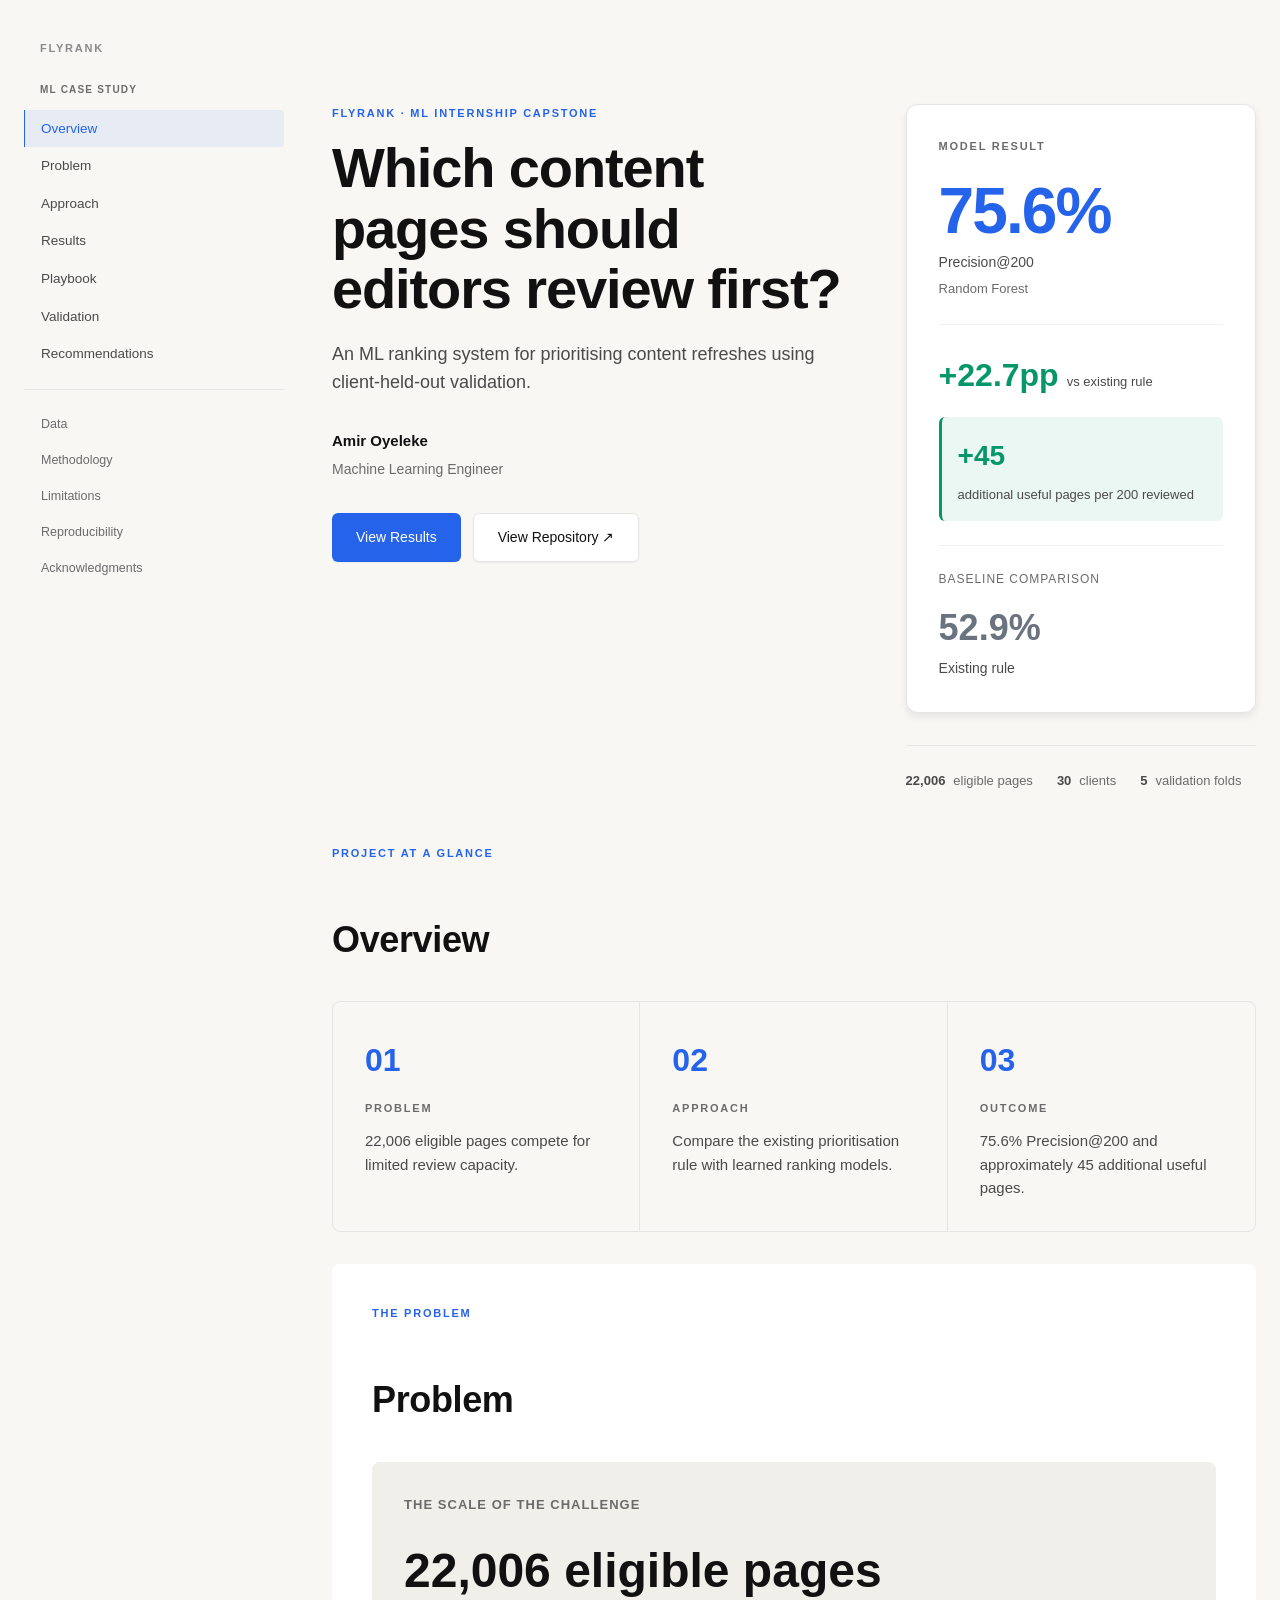
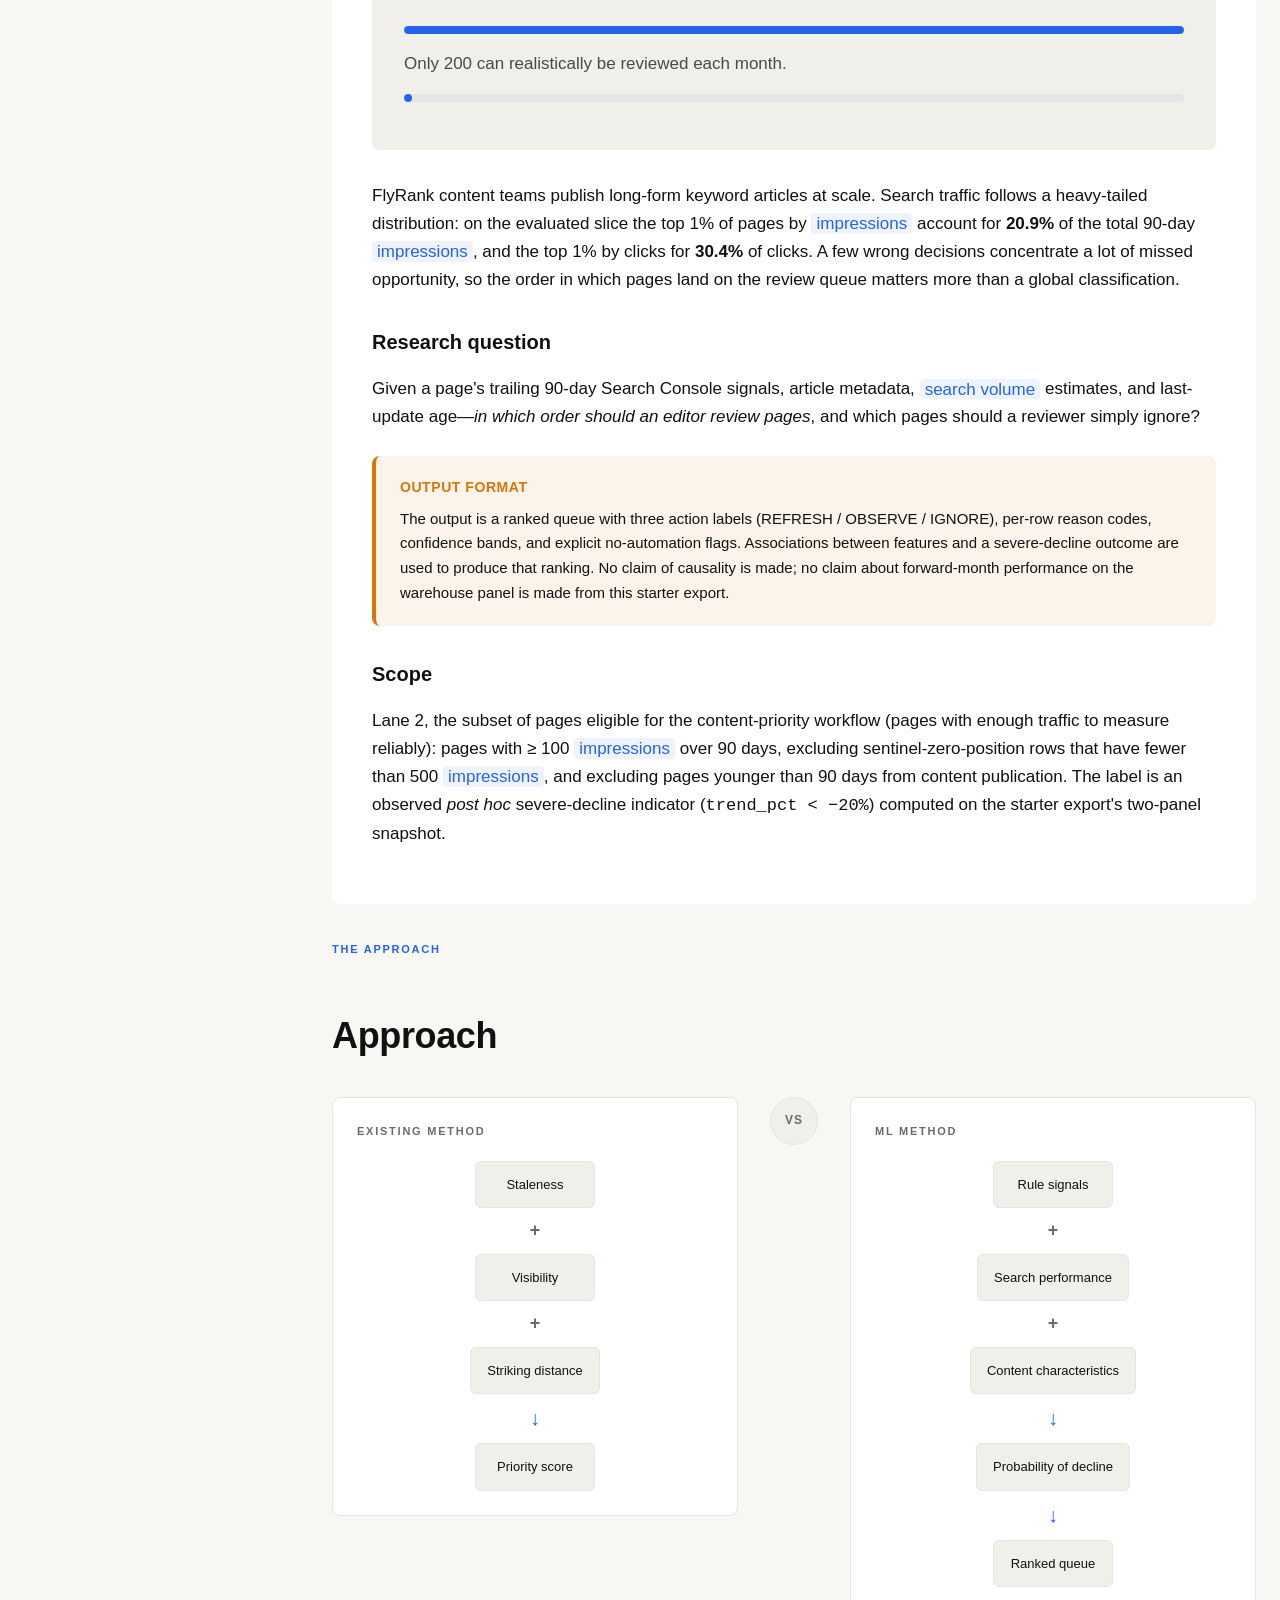
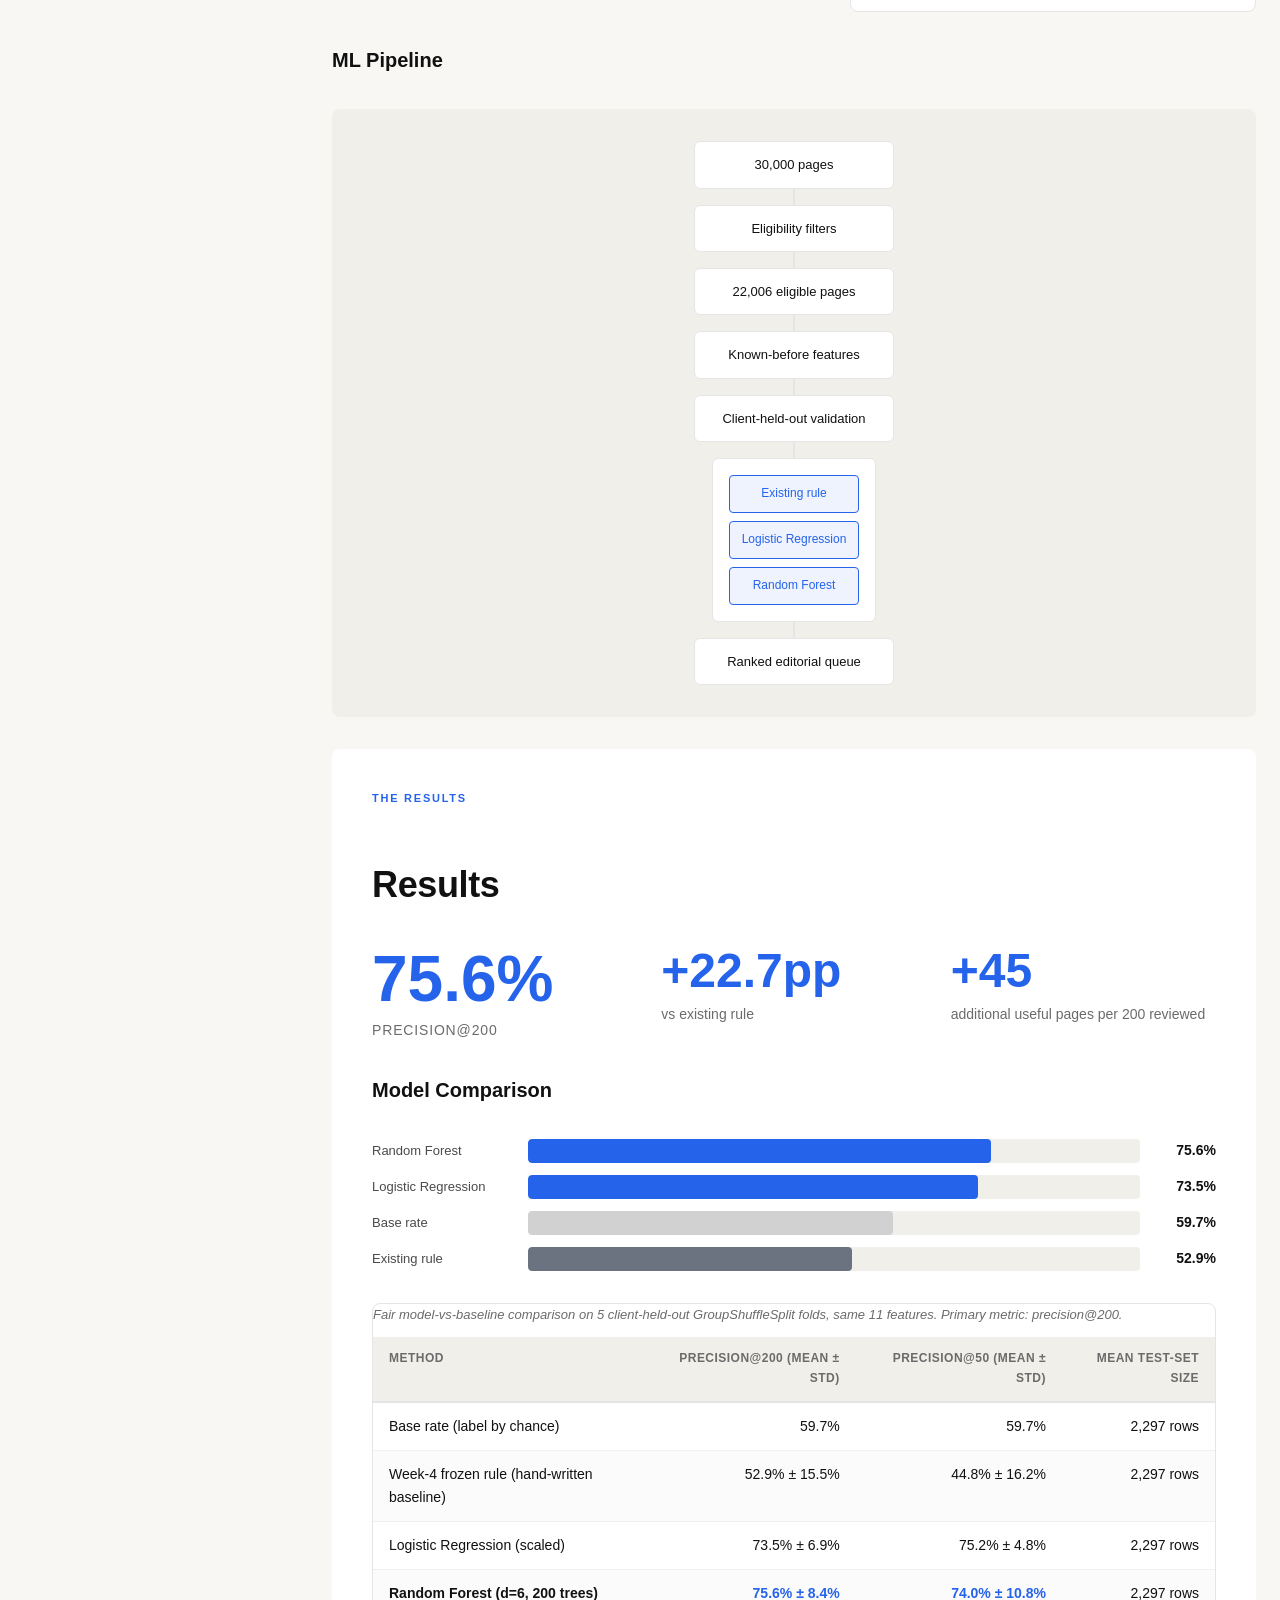
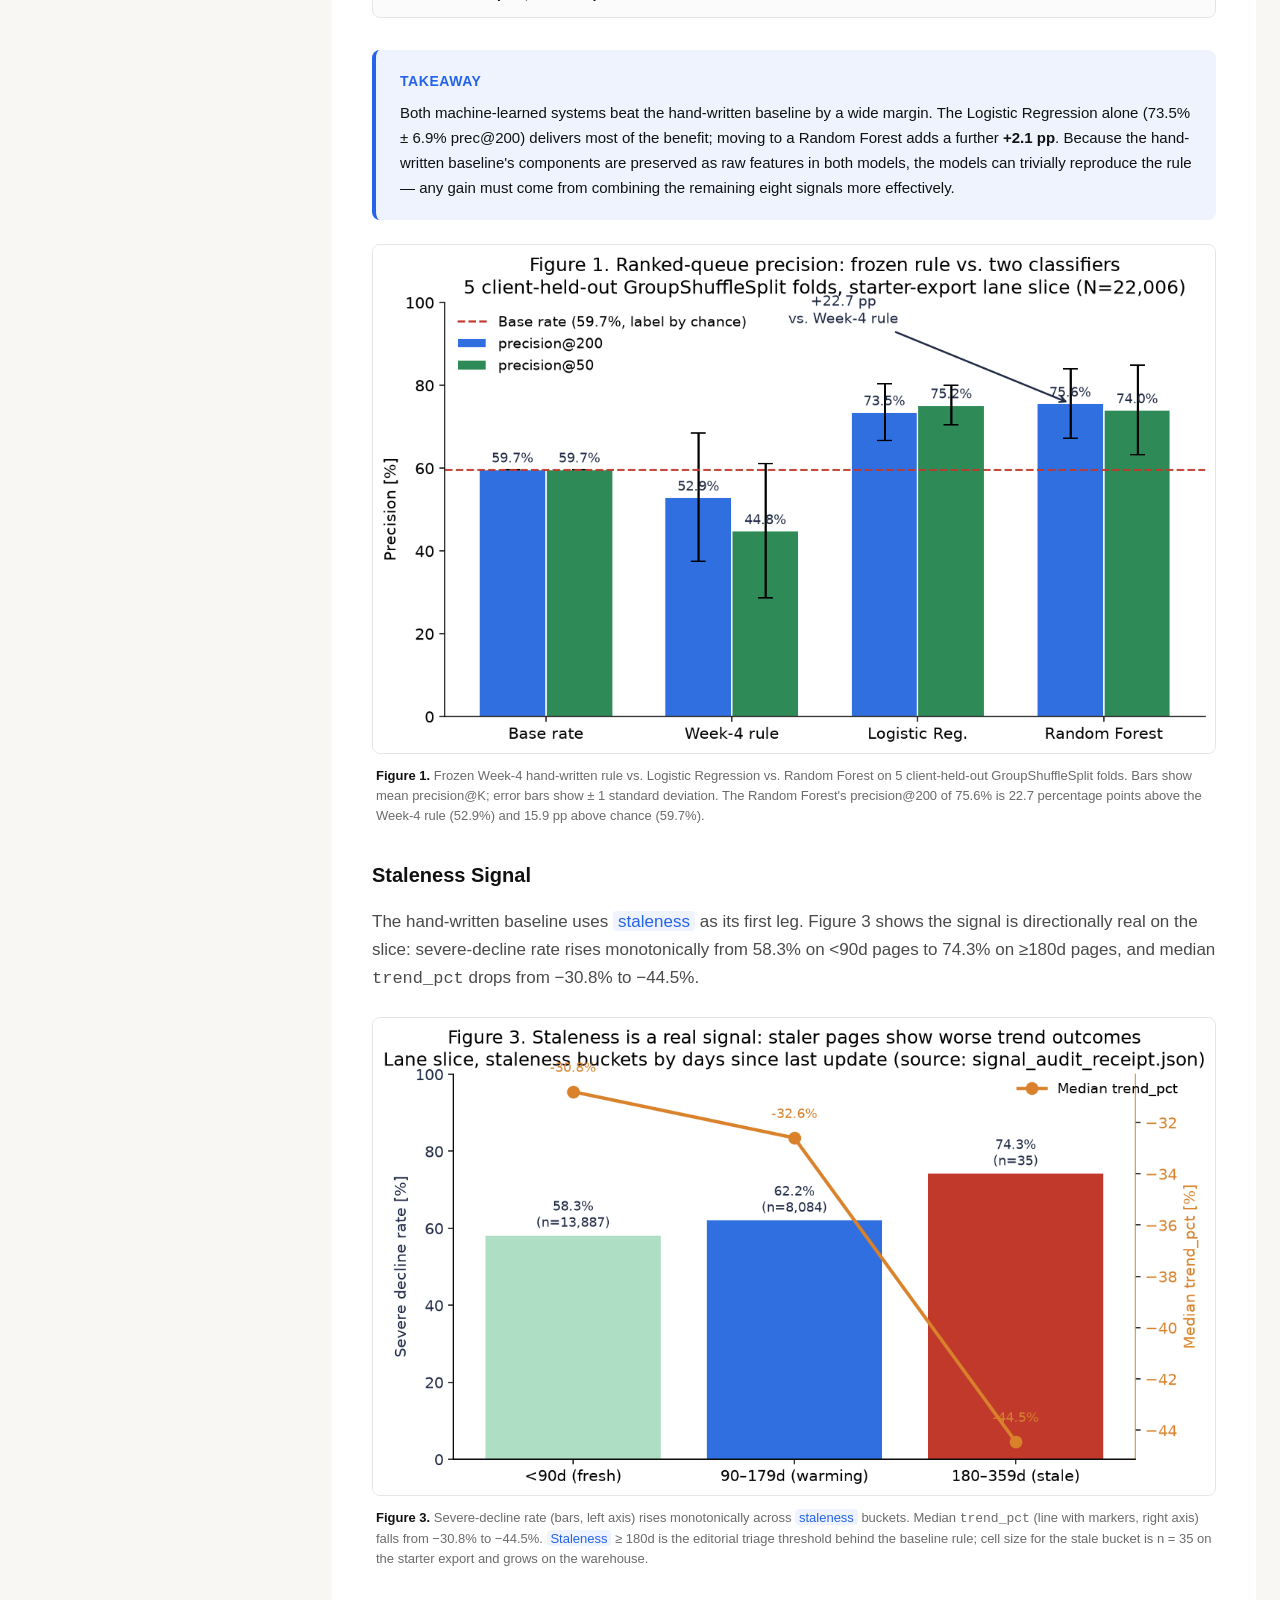
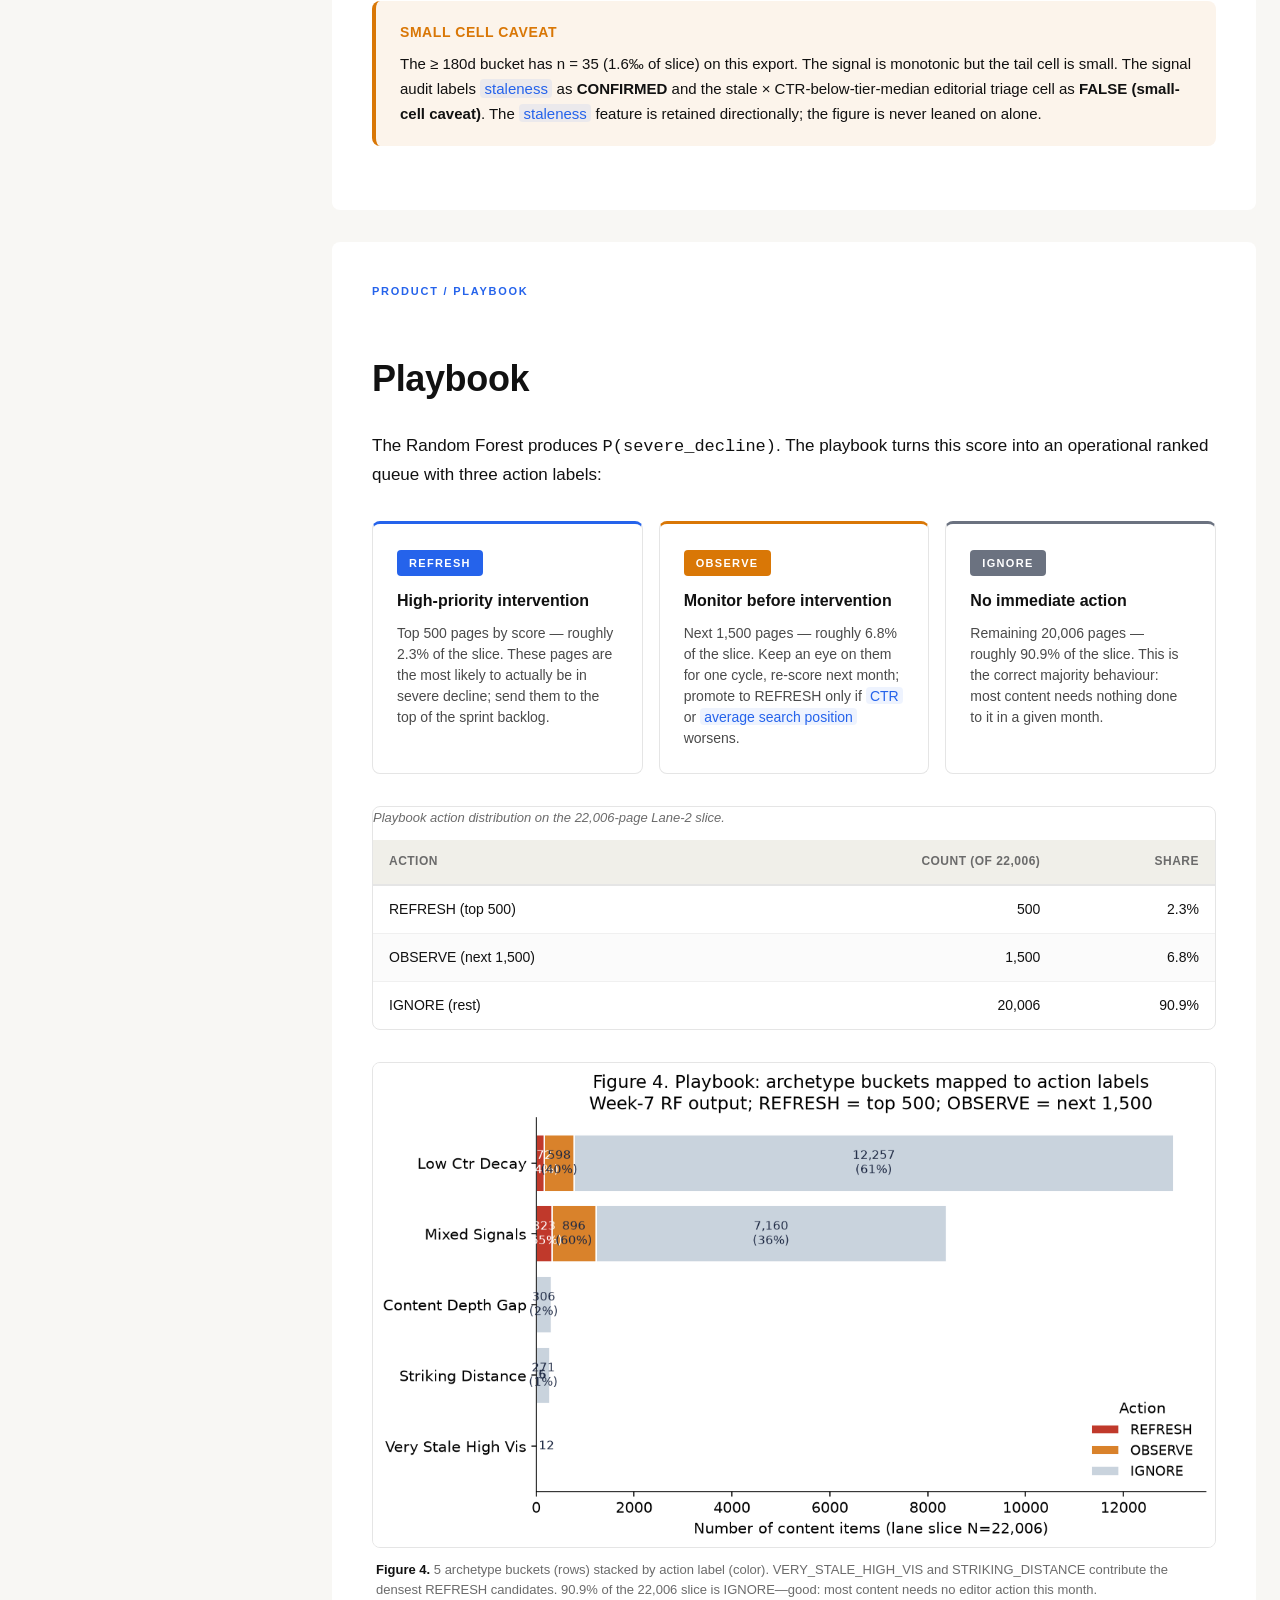
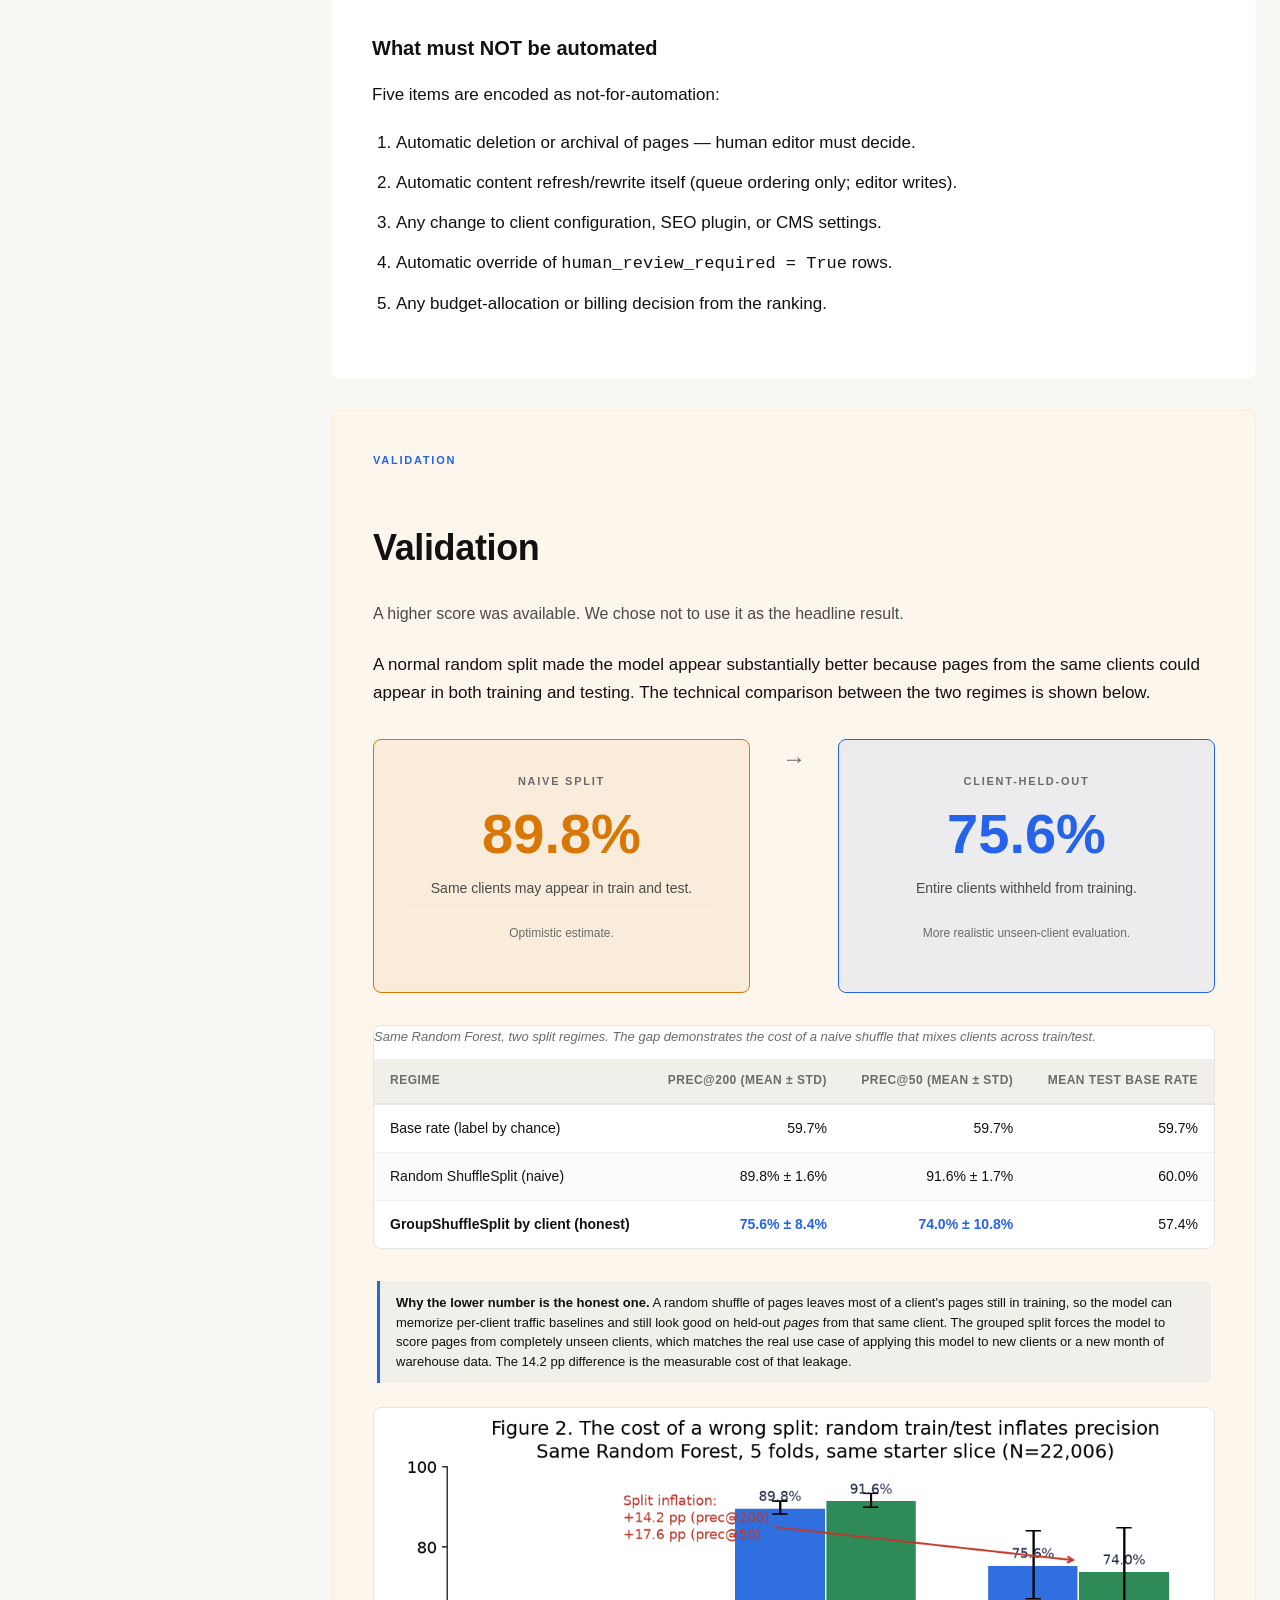
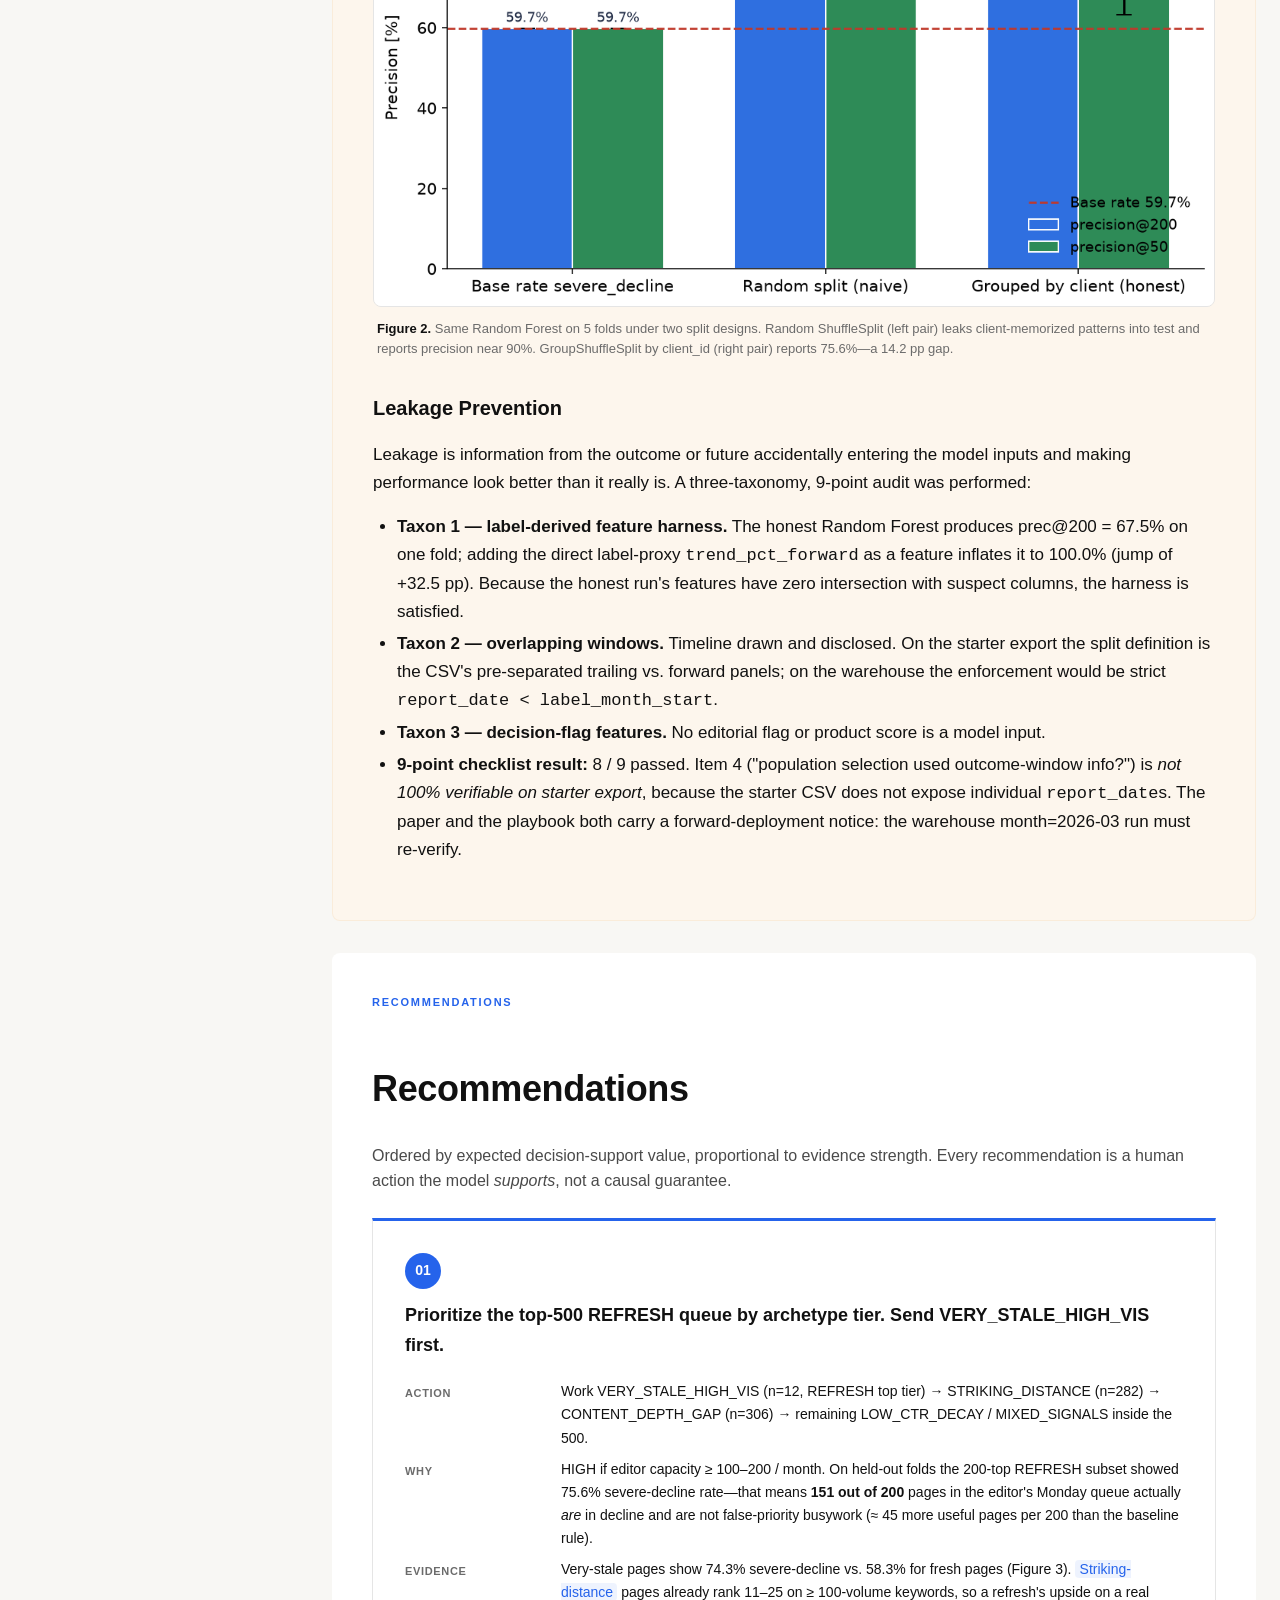
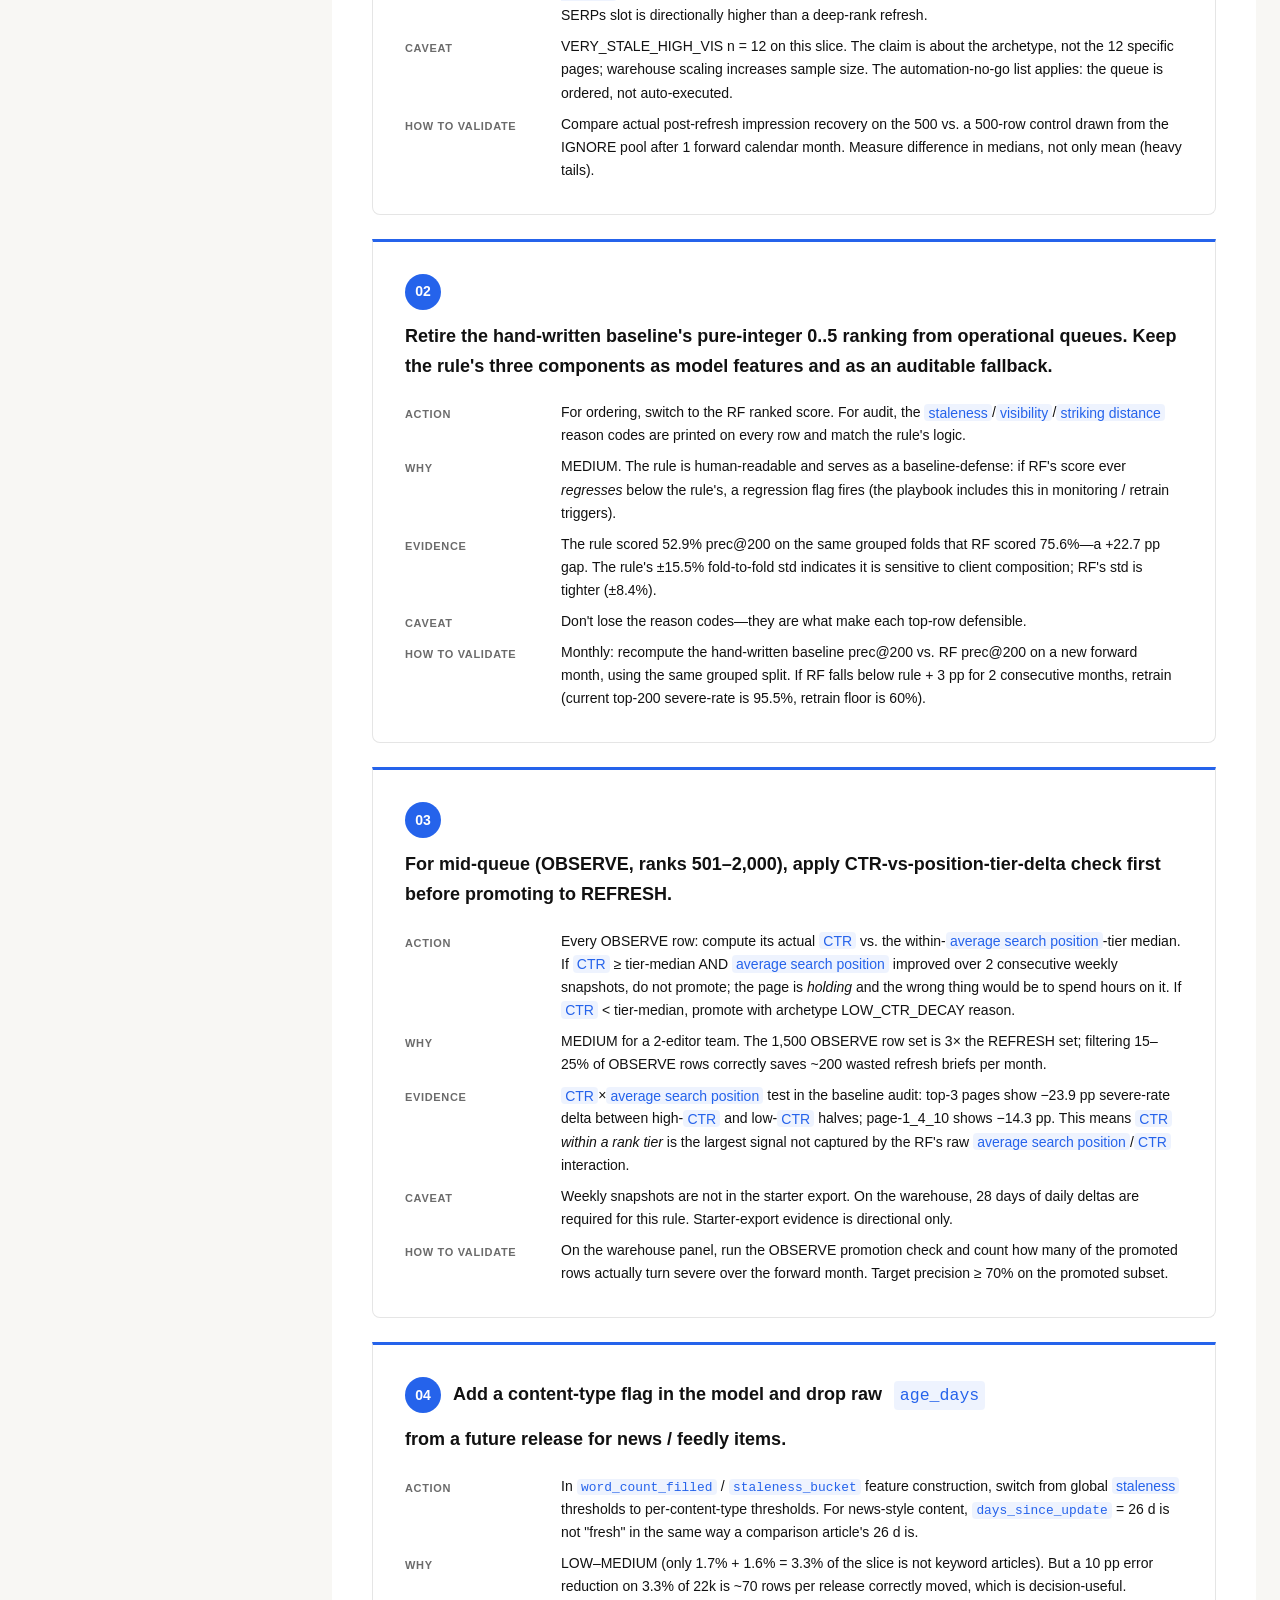
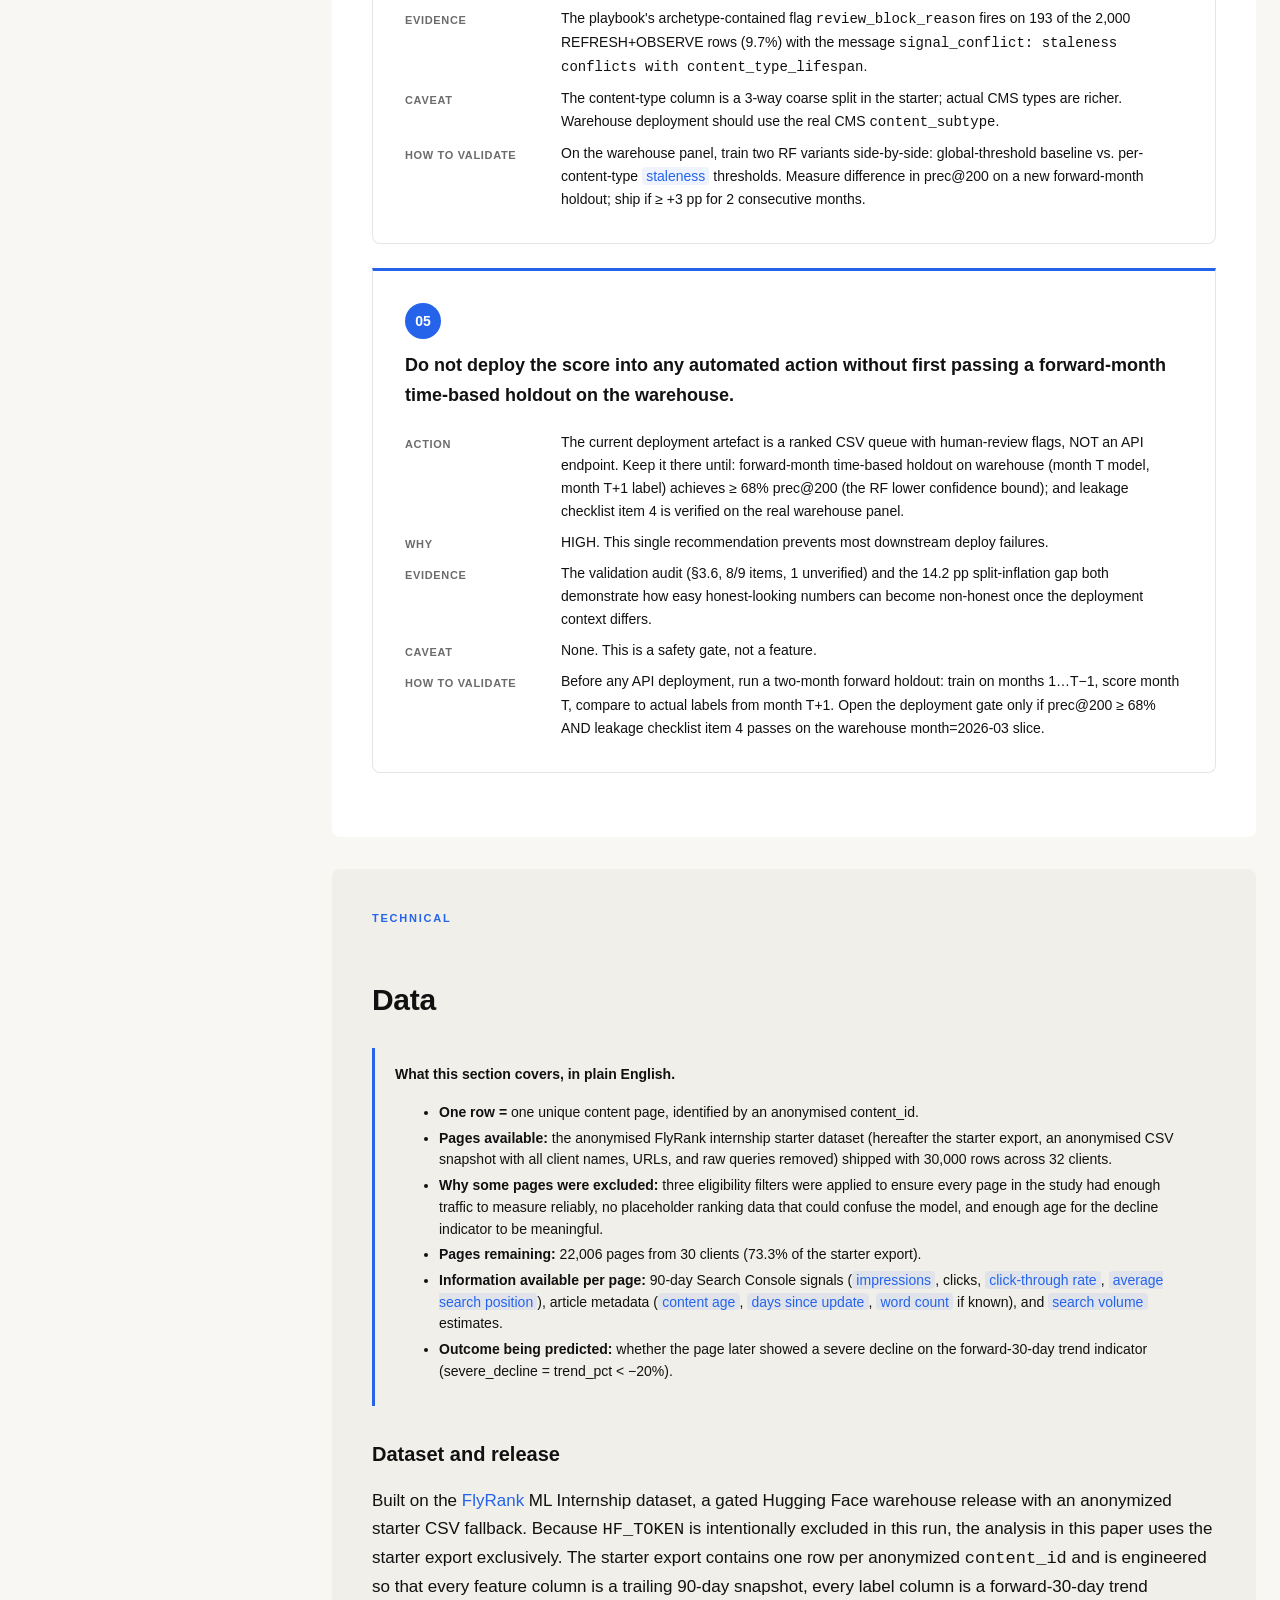
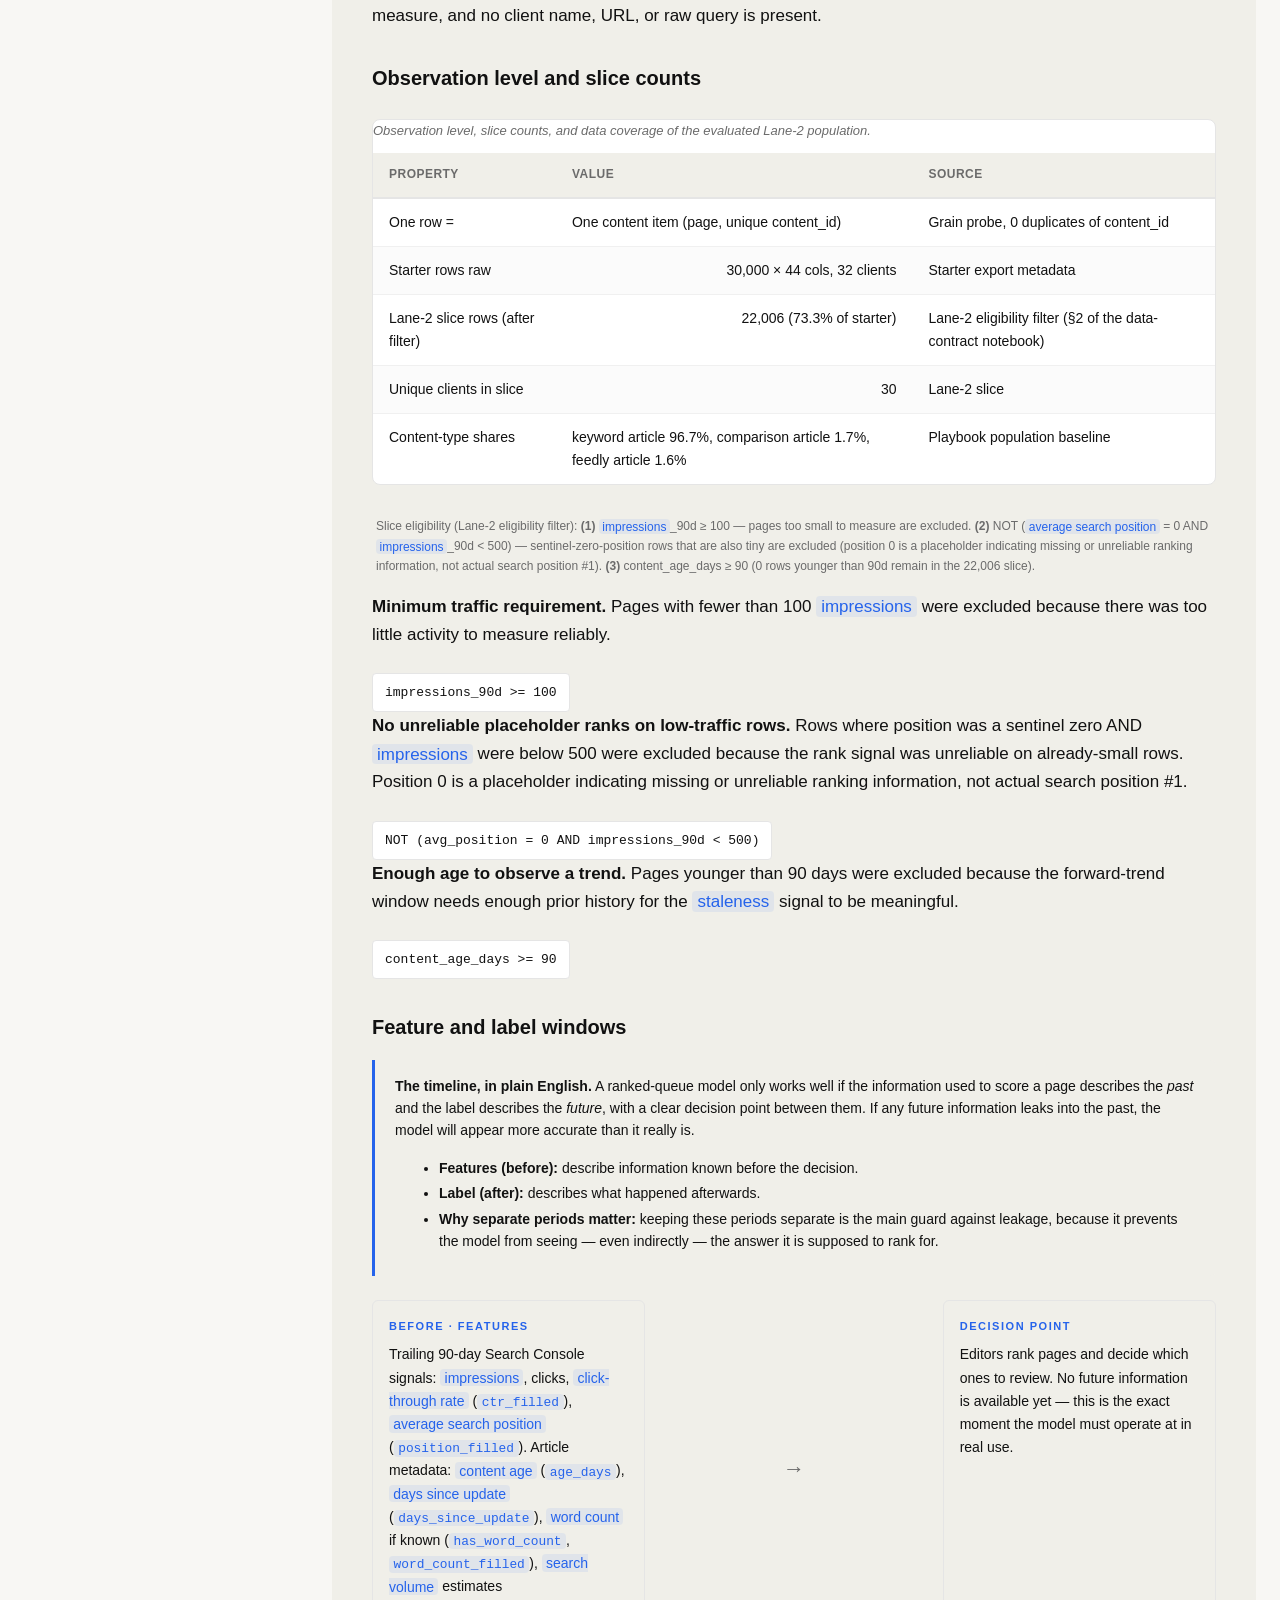
==== commit a290e2f5: "changes to the results section" ====
--- a/public/index.html
+++ b/public/index.html
@@ -225,22 +225,22 @@
     </section>
 
     <!-- ================= RESULTS ================= -->
-    <section id="results" aria-labelledby="results-h" class="section-surface-dark">
+    <section id="results" aria-labelledby="results-h" class="section-surface-white">
       <div class="section-eyebrow">THE RESULTS</div>
       <h2 class="section-title" id="results-h">Results</h2>
 
       <div style="display: grid; grid-template-columns: repeat(auto-fit, minmax(200px, 1fr)); gap: var(--space-6); margin: var(--space-8) 0;">
         <div>
           <div style="font-family: var(--font-display); font-size: 64px; font-weight: 700; line-height: 1; color: var(--accent); margin-bottom: var(--space-2); font-variant-numeric: tabular-nums;">75.6%</div>
-          <div style="font-size: 14px; color: rgba(245, 245, 245, 0.7); text-transform: uppercase; letter-spacing: 0.06em;">Precision@200</div>
+          <div style="font-size: 14px; color: var(--text-muted); text-transform: uppercase; letter-spacing: 0.06em;">Precision@200</div>
         </div>
         <div>
-          <div style="font-family: var(--font-display); font-size: 48px; font-weight: 700; line-height: 1; color: var(--success); margin-bottom: var(--space-2); font-variant-numeric: tabular-nums;">+22.7pp</div>
-          <div style="font-size: 14px; color: rgba(245, 245, 245, 0.7);">vs existing rule</div>
+          <div style="font-family: var(--font-display); font-size: 48px; font-weight: 700; line-height: 1; color: var(--accent); margin-bottom: var(--space-2); font-variant-numeric: tabular-nums;">+22.7pp</div>
+          <div style="font-size: 14px; color: var(--text-muted);">vs existing rule</div>
         </div>
         <div>
-          <div style="font-family: var(--font-display); font-size: 48px; font-weight: 700; line-height: 1; color: var(--success); margin-bottom: var(--space-2); font-variant-numeric: tabular-nums;">+45</div>
-          <div style="font-size: 14px; color: rgba(245, 245, 245, 0.7);">additional useful pages per 200 reviewed</div>
+          <div style="font-family: var(--font-display); font-size: 48px; font-weight: 700; line-height: 1; color: var(--accent); margin-bottom: var(--space-2); font-variant-numeric: tabular-nums;">+45</div>
+          <div style="font-size: 14px; color: var(--text-muted);">additional useful pages per 200 reviewed</div>
         </div>
       </div>
 
@@ -316,7 +316,10 @@
         </table>
       </div>
 
-      <div class="takeaway"><strong>Takeaway.</strong> Both machine-learned systems beat the hand-written baseline by a wide margin. The Logistic Regression alone (73.5% ± 6.9% prec@200) delivers most of the benefit; moving to a Random Forest adds a further <strong>+2.1 pp</strong>. Because the hand-written baseline's components are preserved as raw features in both models, the models can trivially reproduce the rule — any gain must come from combining the remaining eight signals more effectively.</div>
+      <div class="callout accent">
+        <h4>Takeaway</h4>
+        <p>Both machine-learned systems beat the hand-written baseline by a wide margin. The Logistic Regression alone (73.5% ± 6.9% prec@200) delivers most of the benefit; moving to a Random Forest adds a further <strong>+2.1 pp</strong>. Because the hand-written baseline's components are preserved as raw features in both models, the models can trivially reproduce the rule — any gain must come from combining the remaining eight signals more effectively.</p>
+      </div>
 
       <figure id="fig1" aria-labelledby="fig1-cap">
         <img src="./figures/paper_fig1_model_vs_baseline.png"
--- a/public/styles.css
+++ b/public/styles.css
@@ -1163,6 +1163,15 @@
   color: var(--validation);
 }
 
+.callout.accent {
+  border-left-color: var(--accent);
+  background: var(--accent-bg);
+}
+
+.callout.accent h4 {
+  color: var(--accent);
+}
+
 .callout p:last-child { margin-bottom: 0; }
 
 /* ========== RECOMMENDATIONS ========== */
